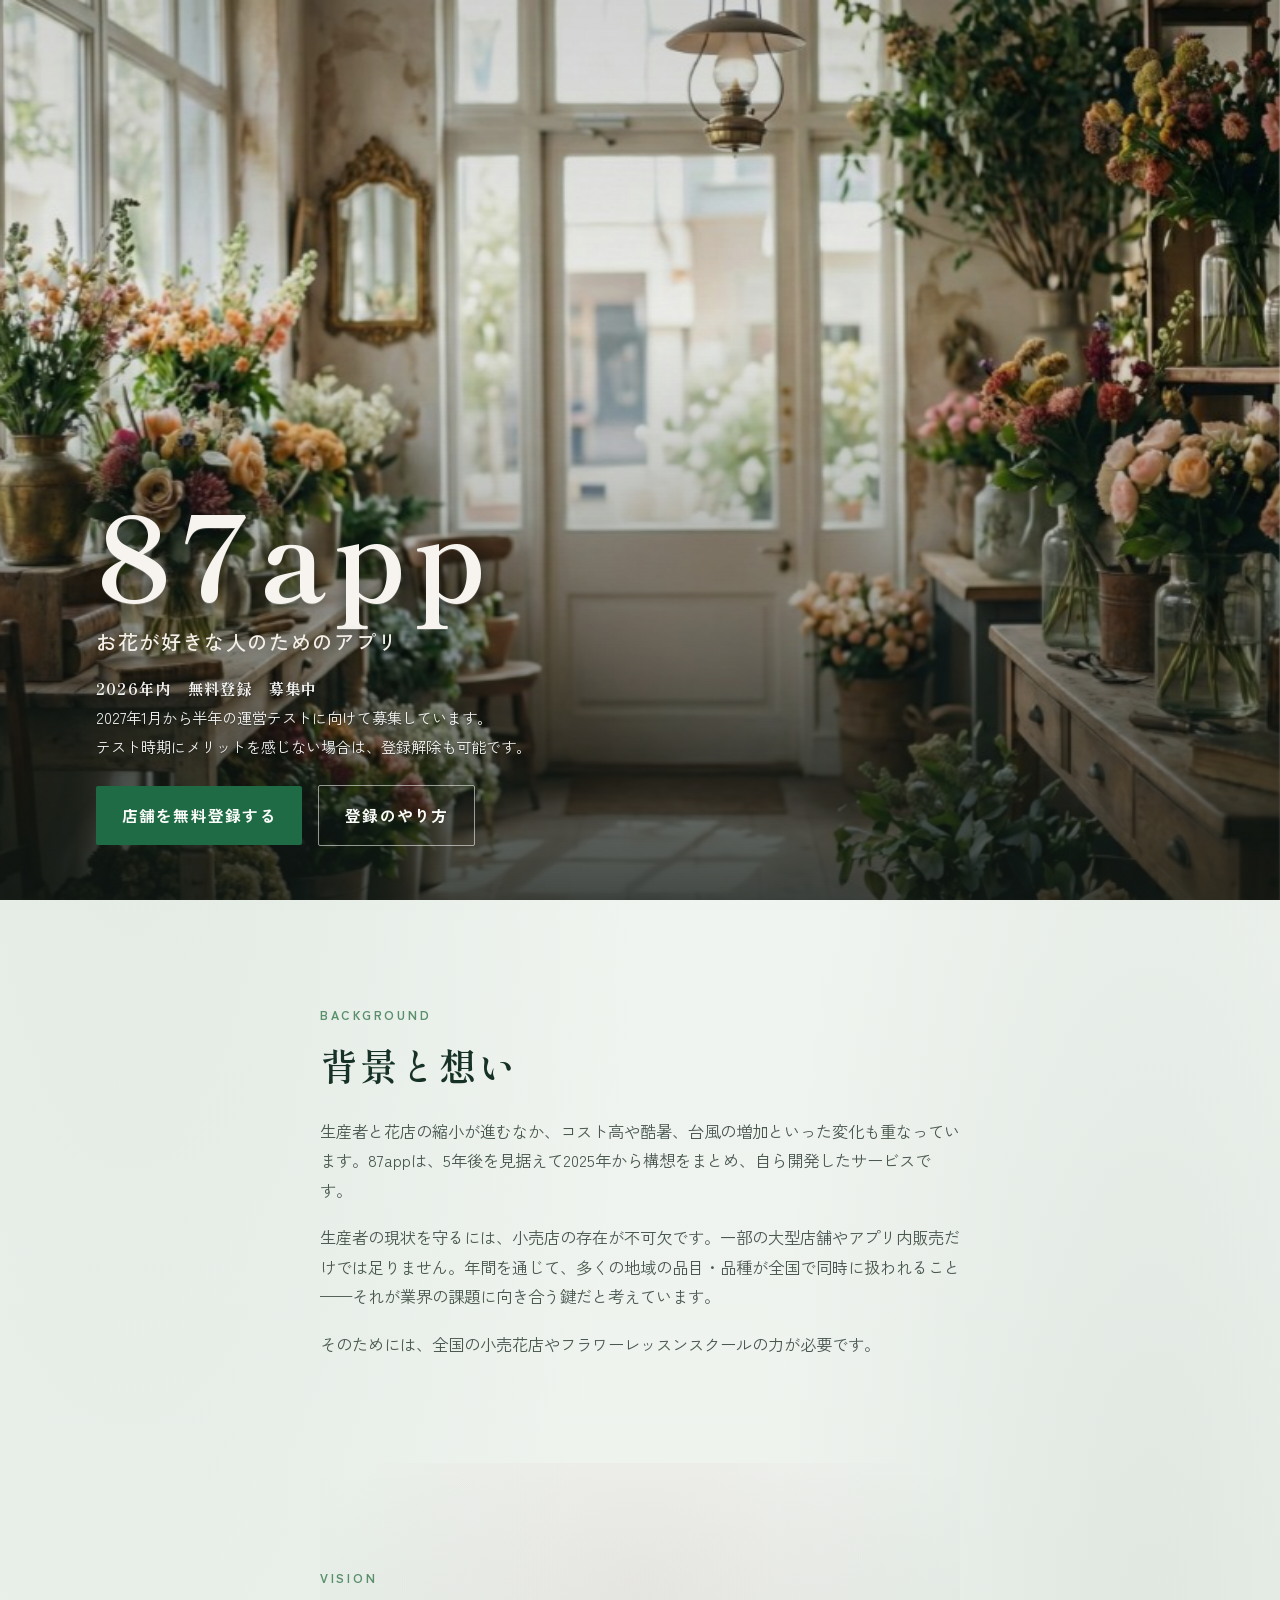
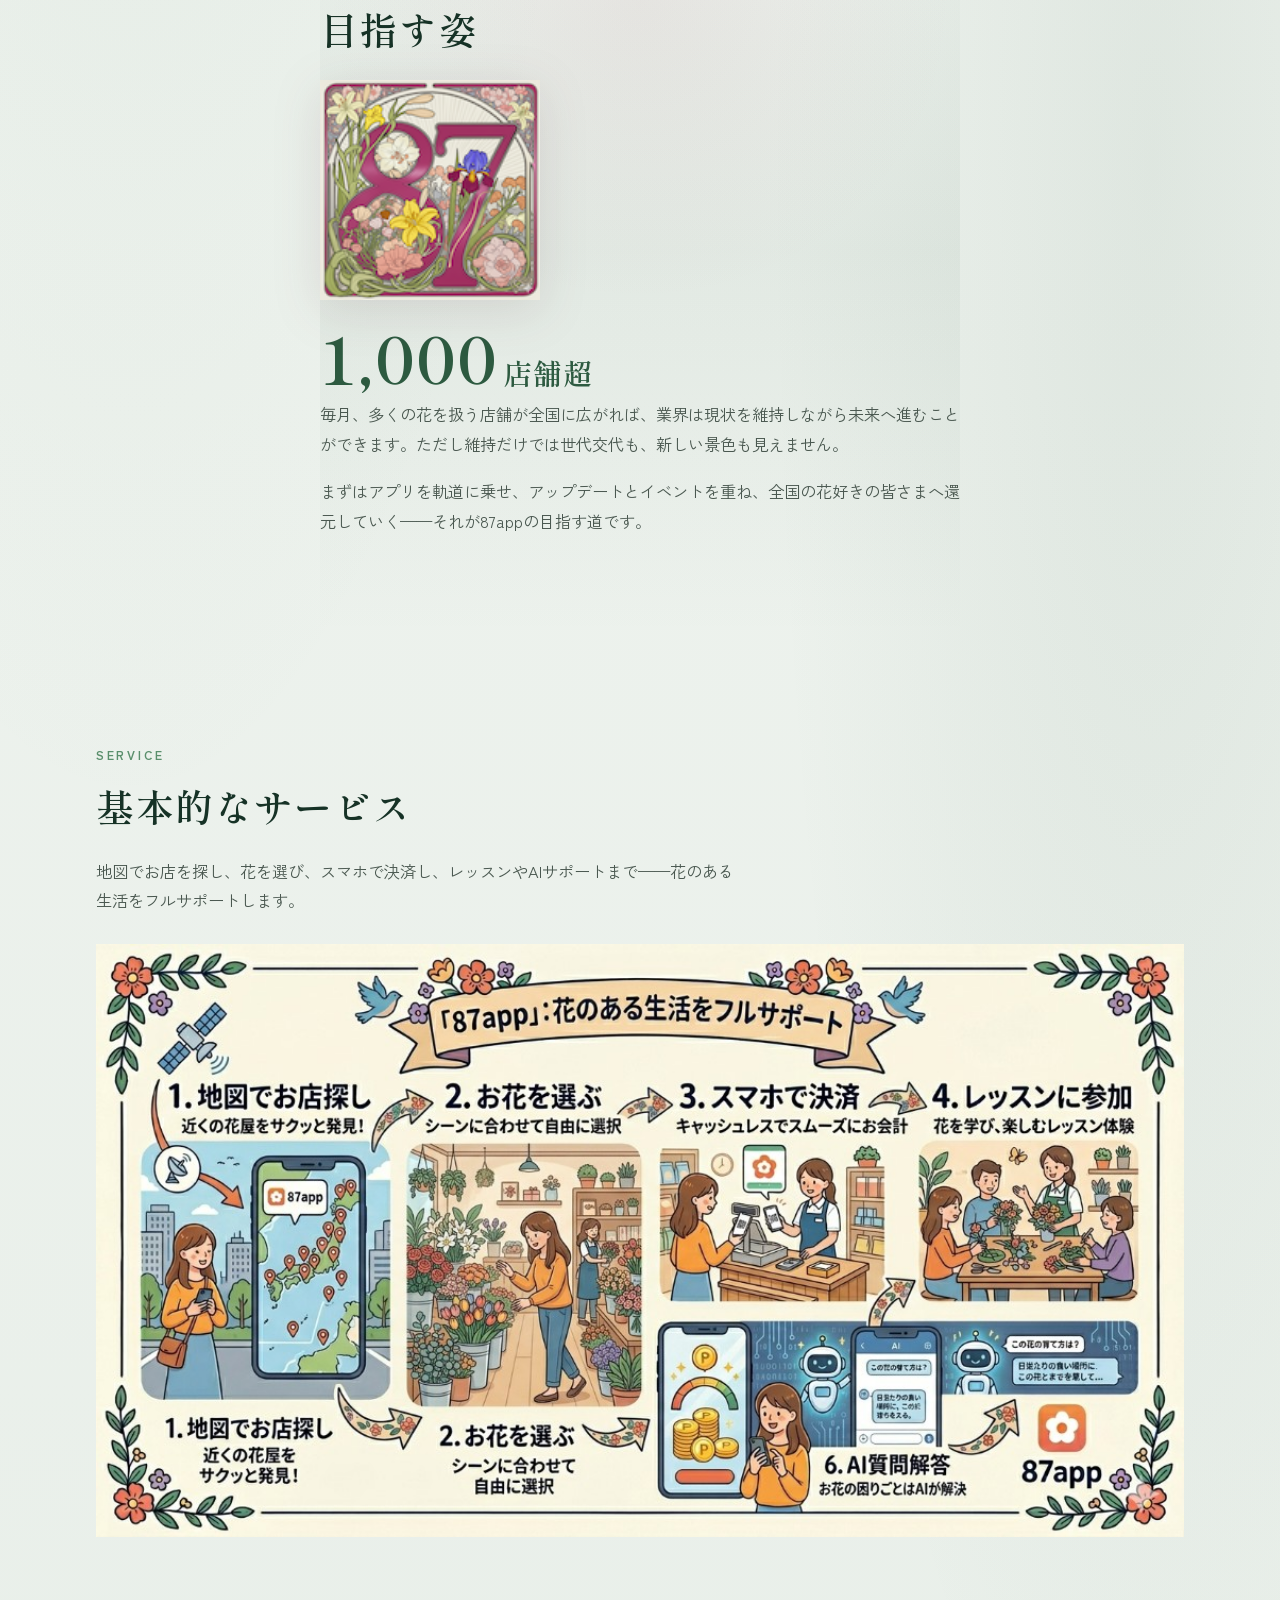
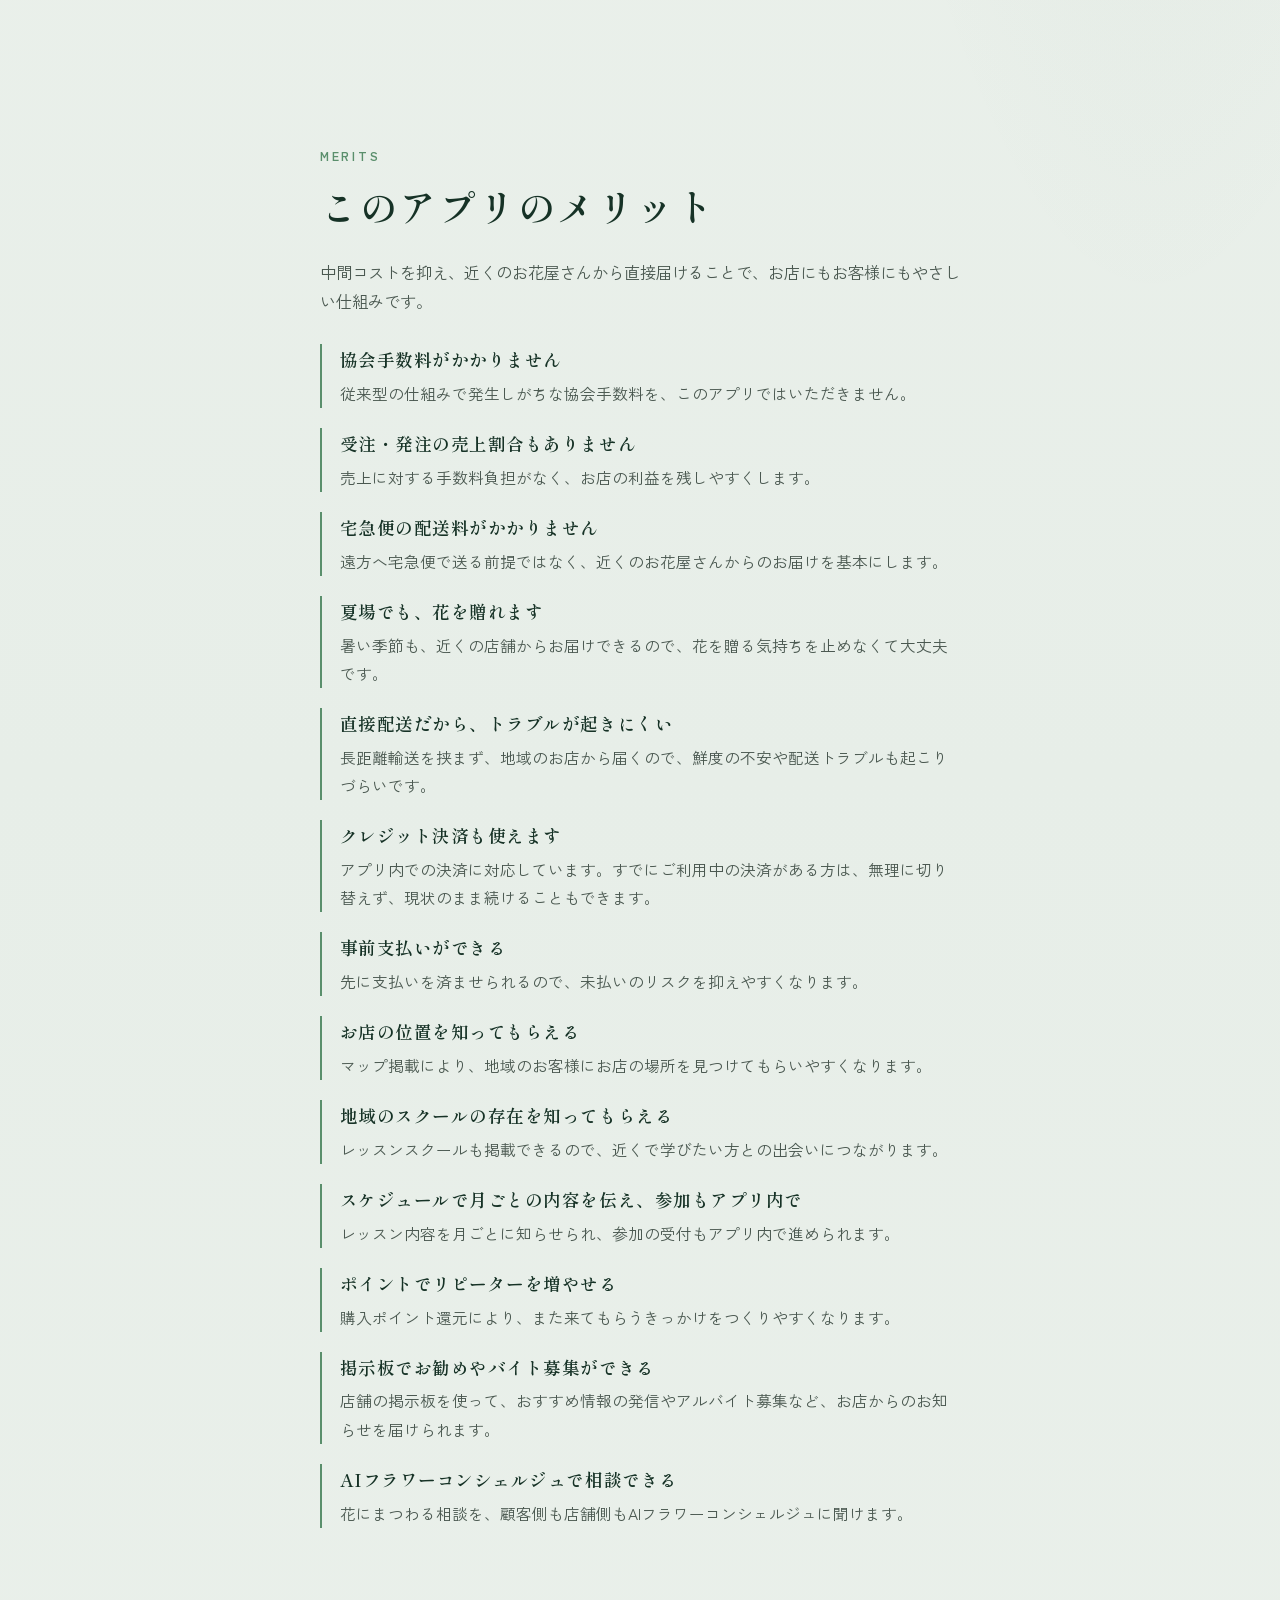
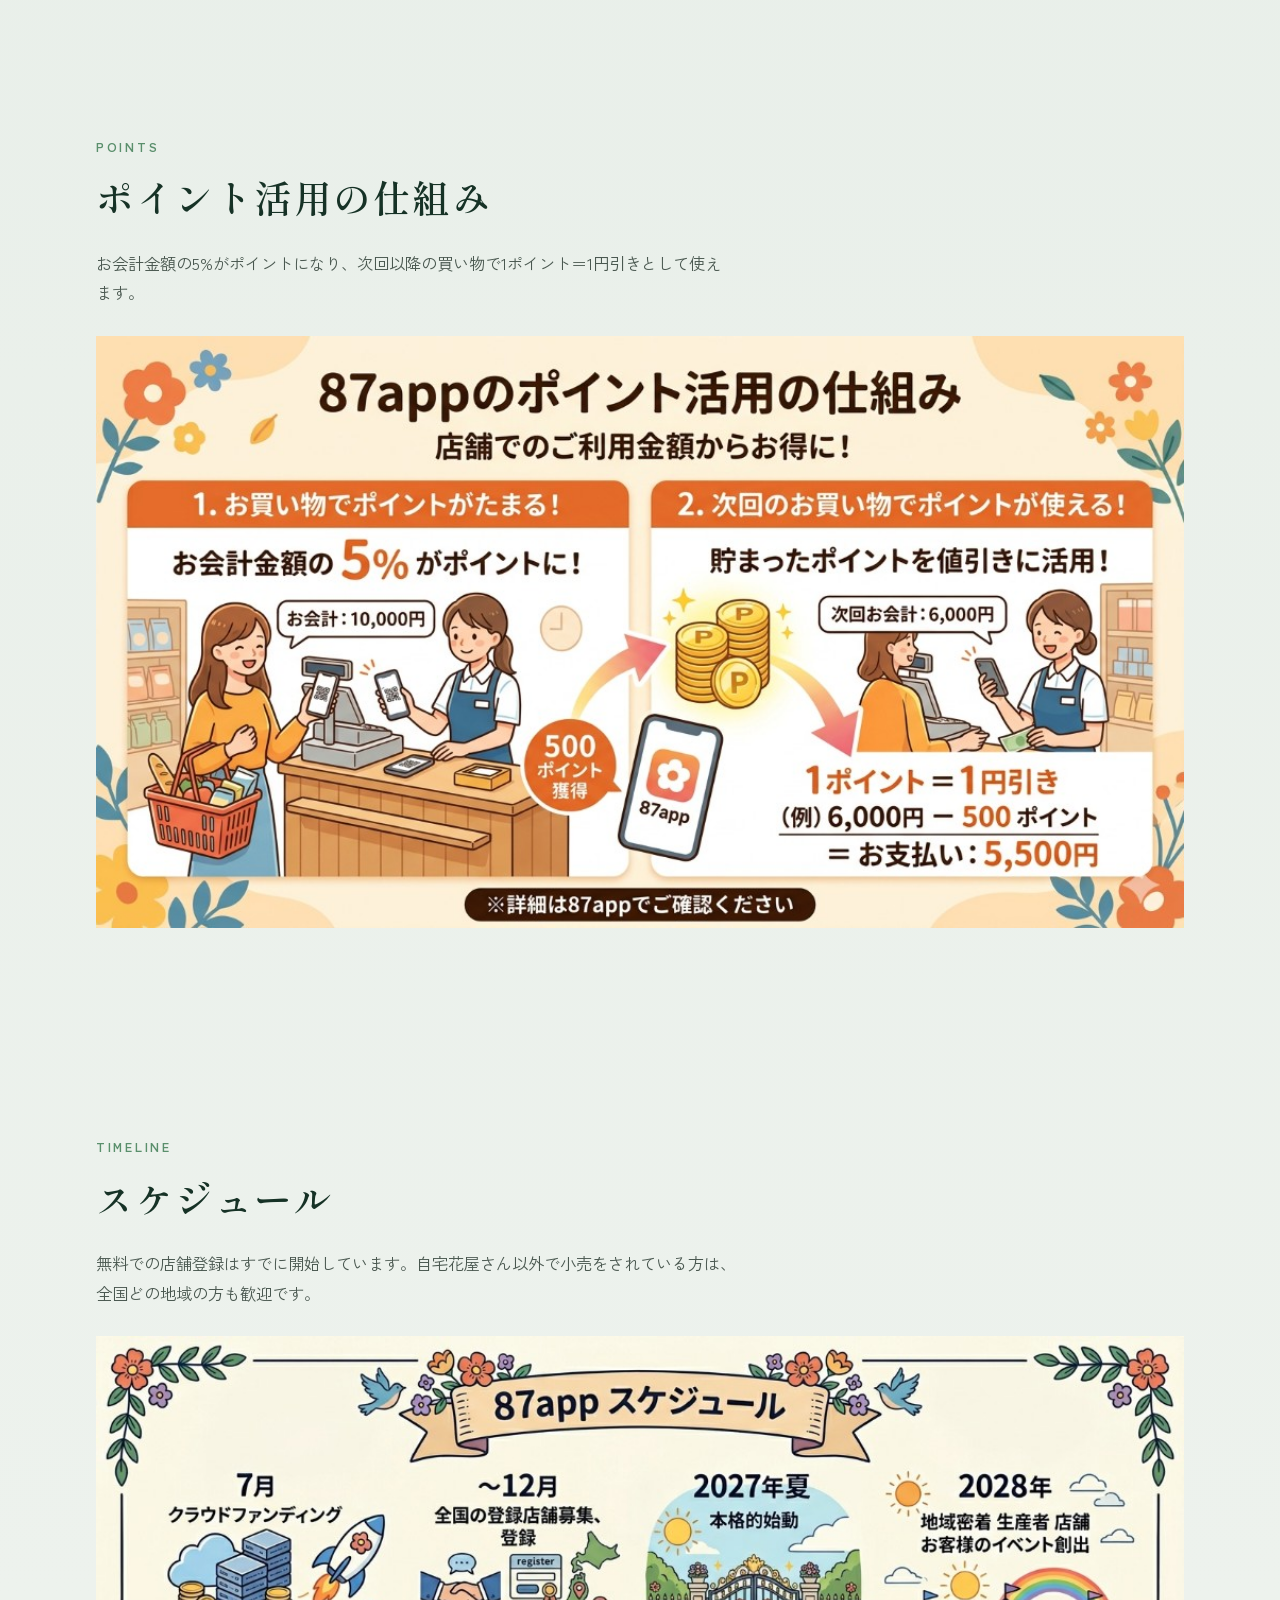
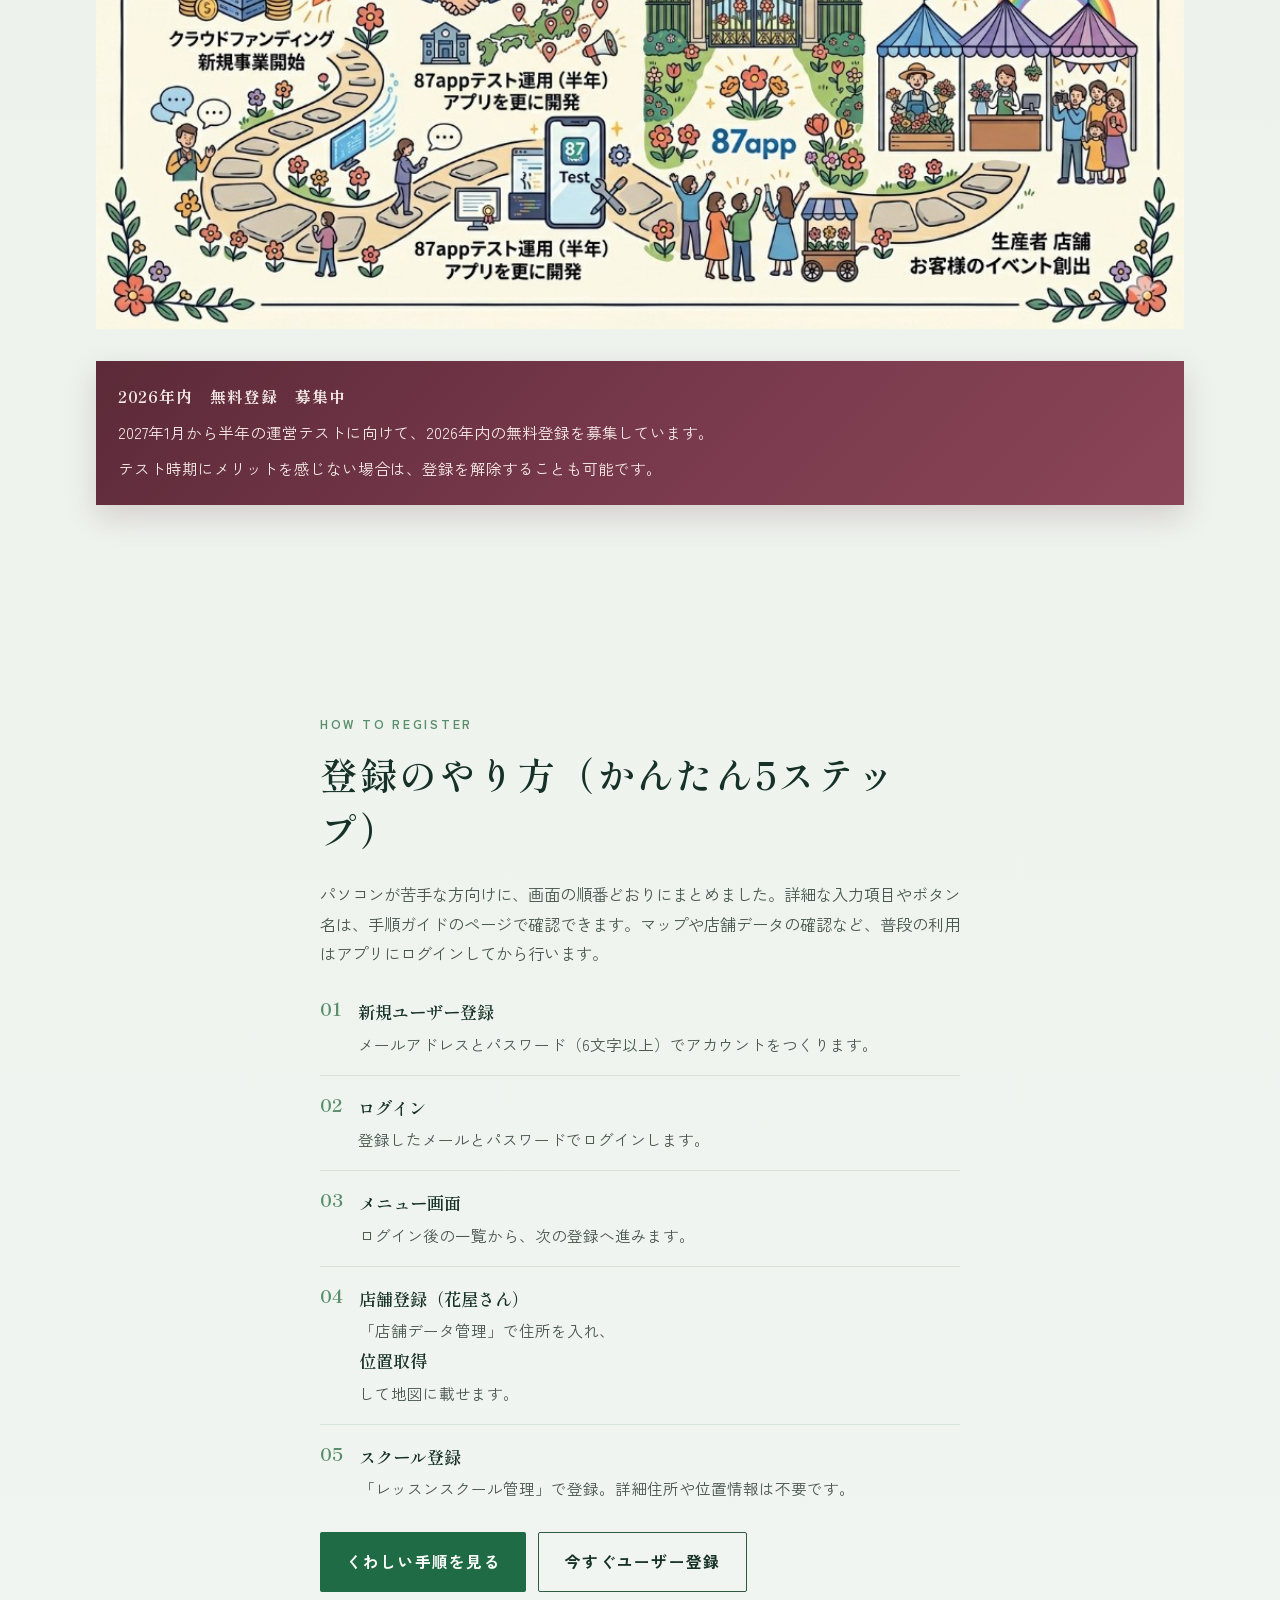
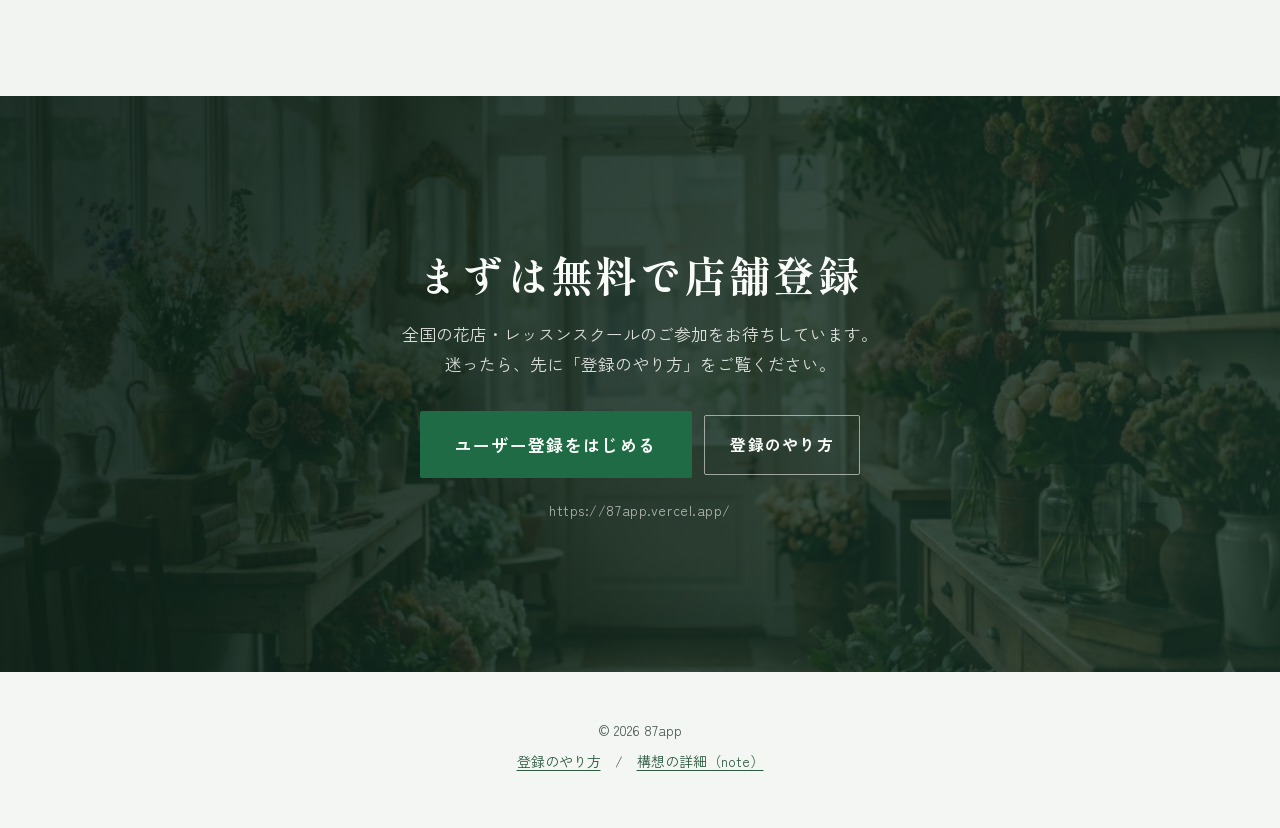
==== index.html @ 435ea018 "Surface free registration notice on the hero in white type. Make the 2026 recruitment and test opt-o" ====
<!DOCTYPE html>
<html lang="ja">
<head>
  <meta charset="UTF-8">
  <meta name="viewport" content="width=device-width, initial-scale=1.0">
  <title>87app — 花業界の次世代プラットフォーム</title>
  <meta name="description" content="87appは、地図から店舗案内・決済・ポイント還元までをつなぐ花業界の次世代プラットフォームです。全国の花店の無料登録を受付中。">
  <meta property="og:title" content="87app — 花業界の次世代プラットフォーム">
  <meta property="og:description" content="全国の花店をつなぎ、お客様に花を買う・飾る喜びを届けるアプリ。店舗の無料登録受付中。">
  <meta property="og:type" content="website">
  <link rel="preconnect" href="https://fonts.googleapis.com">
  <link rel="preconnect" href="https://fonts.gstatic.com" crossorigin>
  <link href="https://fonts.googleapis.com/css2?family=Shippori+Mincho:wght@500;600;700&family=Zen+Kaku+Gothic+New:wght@400;500;700&display=swap" rel="stylesheet">
  <link rel="stylesheet" href="styles.css">
  <style>
    /* —— Hero —— */
    .hero {
      position: relative;
      min-height: 100svh;
      display: flex;
      align-items: flex-end;
      color: var(--white);
      overflow: hidden;
    }

    .hero__media {
      position: absolute;
      inset: 0;
      z-index: 0;
    }

    .hero__media img {
      width: 100%;
      height: 100%;
      object-fit: cover;
      transform: scale(1.06);
      animation: heroZoom 18s ease-out forwards;
    }

    .hero__veil {
      position: absolute;
      inset: 0;
      background:
        linear-gradient(
          180deg,
          rgba(22, 28, 24, 0.18) 0%,
          rgba(22, 28, 24, 0.08) 35%,
          rgba(22, 28, 24, 0.35) 65%,
          rgba(18, 24, 20, 0.78) 100%
        );
      z-index: 1;
    }

    .hero__content {
      position: relative;
      z-index: 2;
      width: min(100% - 2.5rem, var(--wide));
      margin: 0 auto;
      padding: 0 0 clamp(2.5rem, 6vh, 4rem);
    }

    .brand {
      font-family: var(--font-display);
      font-size: clamp(3.75rem, 13vw, 7.25rem);
      font-weight: 700;
      letter-spacing: 0.06em;
      line-height: 1;
      margin: 0 0 0.85rem;
      color: #f7f4ef;
      text-shadow:
        0 1px 0 rgba(255, 255, 255, 0.18),
        0 2px 18px rgba(12, 18, 14, 0.55),
        0 8px 36px rgba(12, 18, 14, 0.4);
      opacity: 0;
      transform: translateY(1.25rem);
      animation: riseIn 1s cubic-bezier(0.22, 1, 0.36, 1) 0.15s forwards;
    }

    .hero__lead {
      font-size: clamp(1.02rem, 2.2vw, 1.28rem);
      font-weight: 500;
      letter-spacing: 0.08em;
      max-width: 28rem;
      margin: 0 0 1rem;
      color: #f3efe8;
      text-shadow: 0 2px 14px rgba(12, 18, 14, 0.55);
      opacity: 0;
      transform: translateY(1rem);
      animation: riseIn 1s cubic-bezier(0.22, 1, 0.36, 1) 0.4s forwards;
    }

    .hero__notice {
      max-width: 34rem;
      margin: 0 0 1.6rem;
      color: #ffffff;
      text-shadow:
        0 1px 2px rgba(12, 18, 14, 0.55),
        0 4px 18px rgba(12, 18, 14, 0.45);
      opacity: 0;
      transform: translateY(1rem);
      animation: riseIn 1s cubic-bezier(0.22, 1, 0.36, 1) 0.55s forwards;
    }

    .hero__notice-lead {
      margin: 0 0 0.35rem;
      font-family: var(--font-display);
      font-size: clamp(1.05rem, 2.4vw, 1.3rem);
      font-weight: 700;
      letter-spacing: 0.08em;
      line-height: 1.45;
    }

    .hero__notice p {
      margin: 0;
      font-size: 0.95rem;
      line-height: 1.7;
      color: rgba(255, 255, 255, 0.94);
    }

    .hero__notice p + p {
      margin-top: 0.2rem;
    }

    .hero__actions {
      opacity: 0;
      transform: translateY(1rem);
      animation: riseIn 1s cubic-bezier(0.22, 1, 0.36, 1) 0.75s forwards;
    }

    .figure-block {
      margin: 1.75rem 0 0;
    }

    .figure-block img {
      width: 100%;
      height: auto;
      display: block;
    }

    .figure-block figcaption {
      margin-top: 0.65rem;
      font-size: 0.88rem;
      color: var(--ink-soft);
    }

    .section--figure {
      width: min(100% - 2.5rem, var(--wide));
    }

    .notice-banner {
      margin: 2rem 0 0;
      padding: 1.35rem 1.35rem 1.4rem;
      background: linear-gradient(135deg, #5c2a38 0%, #7a3a4d 55%, #8b4558 100%);
      color: #fff8f4;
      box-shadow: 0 12px 28px rgba(92, 42, 56, 0.18);
    }

    .notice-banner__lead {
      margin: 0 0 0.55rem;
      font-family: var(--font-display);
      font-size: clamp(1.15rem, 2.8vw, 1.4rem);
      font-weight: 700;
      letter-spacing: 0.06em;
      line-height: 1.45;
      color: #ffe7b8;
    }

    .notice-banner p {
      margin: 0;
      font-size: 0.98rem;
      line-height: 1.75;
      color: rgba(255, 248, 244, 0.92);
    }

    .notice-banner p + p {
      margin-top: 0.55rem;
    }

    /* —— Vision —— */
    .vision {
      background:
        radial-gradient(ellipse 70% 55% at 50% 18%, rgba(168, 92, 110, 0.08), transparent 70%),
        linear-gradient(180deg, transparent, rgba(45, 90, 64, 0.06), transparent);
    }

    .vision__emblem {
      display: block;
      width: min(220px, 52vw);
      height: auto;
      margin: 0.25rem 0 1.35rem;
      image-rendering: auto;
      filter: drop-shadow(0 10px 24px rgba(80, 40, 50, 0.12));
    }

    .vision__stat {
      font-family: var(--font-display);
      font-size: clamp(2.5rem, 8vw, 4rem);
      font-weight: 700;
      color: var(--green-mid);
      letter-spacing: 0.02em;
      line-height: 1.1;
      margin: 0 0 0.5rem;
    }

    .vision__stat span {
      font-size: 0.45em;
      font-weight: 600;
      margin-left: 0.15em;
    }

    /* —— Service —— */
    .service-media {
      margin: 2rem 0 0;
      overflow: hidden;
    }

    .service-media img {
      width: 100%;
      aspect-ratio: 3 / 2;
      object-fit: cover;
    }

    .flow {
      display: flex;
      flex-wrap: wrap;
      gap: 0.5rem 0.35rem;
      align-items: center;
      margin: 1.75rem 0 0;
      font-weight: 700;
      color: var(--green-deep);
      letter-spacing: 0.04em;
    }

    .flow__item {
      padding: 0.35rem 0;
    }

    .flow__arrow {
      color: var(--green-soft);
      opacity: 0.7;
    }

    .feature-list {
      list-style: none;
      margin: 1.75rem 0 0;
      padding: 0;
      display: grid;
      gap: 1.25rem;
    }

    .feature-list li {
      padding-left: 1.1rem;
      border-left: 2px solid var(--green-soft);
    }

    .feature-list strong {
      display: block;
      font-family: var(--font-display);
      font-size: 1.1rem;
      font-weight: 600;
      color: var(--green-deep);
      margin-bottom: 0.25rem;
      letter-spacing: 0.03em;
    }

    .feature-list p {
      margin: 0;
      color: var(--ink-soft);
      font-size: 0.98rem;
    }

    /* —— Timeline —— */
    .timeline {
      list-style: none;
      margin: 2rem 0 0;
      padding: 0;
      border-left: 1px solid var(--green-mist);
    }

    .timeline li {
      position: relative;
      padding: 0 0 1.75rem 1.5rem;
    }

    .timeline li:last-child {
      padding-bottom: 0;
    }

    .timeline li::before {
      content: "";
      position: absolute;
      left: -4px;
      top: 0.55rem;
      width: 7px;
      height: 7px;
      border-radius: 50%;
      background: var(--green-mid);
    }

    .timeline__when {
      font-size: 0.85rem;
      font-weight: 700;
      letter-spacing: 0.12em;
      color: var(--green-soft);
      margin: 0 0 0.25rem;
    }

    .timeline__what {
      margin: 0;
      color: var(--ink);
      font-weight: 500;
    }

    /* —— Final CTA —— */
    .cta {
      position: relative;
      color: var(--white);
      min-height: min(70svh, 36rem);
      display: flex;
      align-items: center;
      overflow: hidden;
    }

    .cta__media {
      position: absolute;
      inset: 0;
      z-index: 0;
    }

    .cta__media img {
      width: 100%;
      height: 100%;
      object-fit: cover;
    }

    .cta__veil {
      position: absolute;
      inset: 0;
      background: linear-gradient(120deg, rgba(12, 31, 22, 0.92) 0%, rgba(22, 50, 38, 0.78) 100%);
      z-index: 1;
    }

    .cta__inner {
      position: relative;
      z-index: 2;
      width: min(100% - 2.5rem, var(--max));
      margin: 0 auto;
      padding: clamp(4rem, 10vw, 6rem) 0;
      text-align: center;
    }

    .cta__title {
      font-family: var(--font-display);
      font-size: clamp(1.8rem, 5vw, 2.6rem);
      font-weight: 700;
      letter-spacing: 0.06em;
      line-height: 1.4;
      margin: 0 0 1rem;
    }

    .cta__text {
      margin: 0 0 2rem;
      color: rgba(250, 252, 249, 0.85);
      font-size: 1.05rem;
    }

    .cta .btn--primary {
      animation: ctaPulse 2.8s ease-in-out infinite;
    }

    .cta__url {
      display: block;
      margin-top: 1.25rem;
      font-size: 0.88rem;
      letter-spacing: 0.04em;
      color: rgba(250, 252, 249, 0.65);
      text-decoration: none;
    }

    .cta__url:hover {
      color: var(--white);
    }

    @keyframes riseIn {
      to {
        opacity: 1;
        transform: translateY(0);
      }
    }

    @keyframes heroZoom {
      to {
        transform: scale(1);
      }
    }

    @keyframes ctaPulse {
      0%, 100% { box-shadow: 0 0 0 0 rgba(31, 107, 69, 0.45); }
      50% { box-shadow: 0 0 0 12px rgba(31, 107, 69, 0); }
    }

    @media (max-width: 560px) {
      .hero__actions {
        display: flex;
        flex-direction: column;
        align-items: flex-start;
        gap: 0.75rem;
      }

      .btn--ghost {
        margin-left: 0;
      }

      .flow {
        font-size: 0.9rem;
      }
    }

    .howto-steps {
      list-style: none;
      margin: 1.75rem 0 0;
      padding: 0;
      display: grid;
      gap: 1rem;
      counter-reset: howto;
    }

    .howto-steps li {
      display: grid;
      grid-template-columns: auto 1fr;
      gap: 0.85rem 1rem;
      align-items: start;
      padding-bottom: 1rem;
      border-bottom: 1px solid var(--green-mist);
      counter-increment: howto;
    }

    .howto-steps li:last-child {
      border-bottom: none;
      padding-bottom: 0;
    }

    .howto-steps li::before {
      content: counter(howto, decimal-leading-zero);
      font-family: var(--font-display);
      font-size: 1.15rem;
      font-weight: 700;
      color: var(--green-soft);
      line-height: 1.4;
    }

    .howto-steps strong {
      display: block;
      font-family: var(--font-display);
      font-size: 1.08rem;
      font-weight: 600;
      color: var(--green-deep);
      margin-bottom: 0.2rem;
    }

    .howto-steps p {
      margin: 0;
      color: var(--ink-soft);
      font-size: 0.98rem;
    }

    .howto-actions {
      display: flex;
      flex-wrap: wrap;
      gap: 0.75rem;
      margin-top: 1.75rem;
    }

    .cta .btn--secondary {
      color: var(--white);
      border-color: rgba(255, 255, 255, 0.55);
      margin-left: 0.75rem;
    }

    .cta .btn--secondary:hover {
      background: rgba(255, 255, 255, 0.1);
    }

    .cta__actions {
      display: flex;
      flex-wrap: wrap;
      gap: 0.75rem;
      justify-content: center;
      align-items: center;
    }

    .cta .btn--secondary {
      margin-left: 0;
    }

      @media (prefers-reduced-motion: reduce) {
      .brand, .hero__lead, .hero__notice, .hero__actions,
      .hero__media img, .cta .btn--primary {
        animation: none !important;
        transition: none !important;
        opacity: 1 !important;
        transform: none !important;
      }
    }
  </style>
</head>
<body>
  <header class="hero" id="top">
    <div class="hero__media" aria-hidden="true">
      <img src="assets/hero-shop.png" alt="" width="1024" height="558">
    </div>
    <div class="hero__veil" aria-hidden="true"></div>
    <div class="hero__content">
      <h1 class="brand">87app</h1>
      <p class="hero__lead">お花が好きな人のためのアプリ</p>
      <div class="hero__notice">
        <p class="hero__notice-lead">2026年内　無料登録　募集中</p>
        <p>2027年1月から半年の運営テストに向けて募集しています。</p>
        <p>テスト時期にメリットを感じない場合は、登録解除も可能です。</p>
      </div>
      <div class="hero__actions">
        <a class="btn btn--primary" href="https://87app.vercel.app/simple-signup" target="_blank" rel="noopener noreferrer">店舗を無料登録する</a>
        <a class="btn btn--ghost" href="guide.html">登録のやり方</a>
      </div>
    </div>
  </header>

  <main>
    <section class="section" id="about">
      <div class="reveal">
        <p class="section__label">Background</p>
        <h2 class="section__title">背景と想い</h2>
        <div class="section__body">
          <p>生産者と花店の縮小が進むなか、コスト高や酷暑、台風の増加といった変化も重なっています。87appは、5年後を見据えて2025年から構想をまとめ、自ら開発したサービスです。</p>
          <p>生産者の現状を守るには、小売店の存在が不可欠です。一部の大型店舗やアプリ内販売だけでは足りません。年間を通じて、多くの地域の品目・品種が全国で同時に扱われること——それが業界の課題に向き合う鍵だと考えています。</p>
          <p>そのためには、全国の小売花店やフラワーレッスンスクールの力が必要です。</p>
        </div>
      </div>
    </section>

    <section class="section vision" id="vision">
      <div class="reveal">
        <p class="section__label">Vision</p>
        <h2 class="section__title">目指す姿</h2>
        <img class="vision__emblem" src="assets/vision-87.png" alt="87 — 花と数字の装飾イラスト" width="142" height="142">
        <p class="vision__stat">1,000<span>店舗超</span></p>
        <div class="section__body">
          <p>毎月、多くの花を扱う店舗が全国に広がれば、業界は現状を維持しながら未来へ進むことができます。ただし維持だけでは世代交代も、新しい景色も見えません。</p>
          <p>まずはアプリを軌道に乗せ、アップデートとイベントを重ね、全国の花好きの皆さまへ還元していく——それが87appの目指す道です。</p>
        </div>
      </div>
    </section>

    <section class="section section--figure" id="service">
      <div class="reveal">
        <p class="section__label">Service</p>
        <h2 class="section__title">基本的なサービス</h2>
        <div class="section__body" style="max-width: var(--max);">
          <p>地図でお店を探し、花を選び、スマホで決済し、レッスンやAIサポートまで——花のある生活をフルサポートします。</p>
        </div>
        <figure class="figure-block">
          <img src="assets/service-life.png" alt="87appの流れ：地図でお店探し、お花を選ぶ、スマホで決済、レッスンに参加、AI質問解答" width="1376" height="768">
        </figure>
      </div>
    </section>

    <section class="section" id="merits">
      <div class="reveal">
        <p class="section__label">Merits</p>
        <h2 class="section__title">このアプリのメリット</h2>
        <div class="section__body">
          <p>中間コストを抑え、近くのお花屋さんから直接届けることで、お店にもお客様にもやさしい仕組みです。</p>
        </div>
        <ul class="feature-list">
          <li>
            <strong>協会手数料がかかりません</strong>
            <p>従来型の仕組みで発生しがちな協会手数料を、このアプリではいただきません。</p>
          </li>
          <li>
            <strong>受注・発注の売上割合もありません</strong>
            <p>売上に対する手数料負担がなく、お店の利益を残しやすくします。</p>
          </li>
          <li>
            <strong>宅急便の配送料がかかりません</strong>
            <p>遠方へ宅急便で送る前提ではなく、近くのお花屋さんからのお届けを基本にします。</p>
          </li>
          <li>
            <strong>夏場でも、花を贈れます</strong>
            <p>暑い季節も、近くの店舗からお届けできるので、花を贈る気持ちを止めなくて大丈夫です。</p>
          </li>
          <li>
            <strong>直接配送だから、トラブルが起きにくい</strong>
            <p>長距離輸送を挟まず、地域のお店から届くので、鮮度の不安や配送トラブルも起こりづらいです。</p>
          </li>
          <li>
            <strong>クレジット決済も使えます</strong>
            <p>アプリ内での決済に対応しています。すでにご利用中の決済がある方は、無理に切り替えず、現状のまま続けることもできます。</p>
          </li>
          <li>
            <strong>事前支払いができる</strong>
            <p>先に支払いを済ませられるので、未払いのリスクを抑えやすくなります。</p>
          </li>
          <li>
            <strong>お店の位置を知ってもらえる</strong>
            <p>マップ掲載により、地域のお客様にお店の場所を見つけてもらいやすくなります。</p>
          </li>
          <li>
            <strong>地域のスクールの存在を知ってもらえる</strong>
            <p>レッスンスクールも掲載できるので、近くで学びたい方との出会いにつながります。</p>
          </li>
          <li>
            <strong>スケジュールで月ごとの内容を伝え、参加もアプリ内で</strong>
            <p>レッスン内容を月ごとに知らせられ、参加の受付もアプリ内で進められます。</p>
          </li>
          <li>
            <strong>ポイントでリピーターを増やせる</strong>
            <p>購入ポイント還元により、また来てもらうきっかけをつくりやすくなります。</p>
          </li>
          <li>
            <strong>掲示板でお勧めやバイト募集ができる</strong>
            <p>店舗の掲示板を使って、おすすめ情報の発信やアルバイト募集など、お店からのお知らせを届けられます。</p>
          </li>
          <li>
            <strong>AIフラワーコンシェルジュで相談できる</strong>
            <p>花にまつわる相談を、顧客側も店舗側もAIフラワーコンシェルジュに聞けます。</p>
          </li>
        </ul>
      </div>
    </section>

    <section class="section section--figure" id="points">
      <div class="reveal">
        <p class="section__label">Points</p>
        <h2 class="section__title">ポイント活用の仕組み</h2>
        <div class="section__body" style="max-width: var(--max);">
          <p>お会計金額の5%がポイントになり、次回以降の買い物で1ポイント＝1円引きとして使えます。</p>
        </div>
        <figure class="figure-block">
          <img src="assets/points.png" alt="お会計の5%がポイントになり、次回の買い物で値引きに使える仕組み" width="1376" height="768">
        </figure>
      </div>
    </section>

    <section class="section section--figure" id="timeline">
      <div class="reveal">
        <p class="section__label">Timeline</p>
        <h2 class="section__title">スケジュール</h2>
        <div class="section__body" style="max-width: var(--max);">
          <p>無料での店舗登録はすでに開始しています。自宅花屋さん以外で小売をされている方は、全国どの地域の方も歓迎です。</p>
        </div>
        <figure class="figure-block">
          <img src="assets/schedule.png" alt="87appスケジュール：クラウドファンディング、全国店舗募集とテスト運用、2027年夏の本格始動、2028年のイベント創出" width="1376" height="768">
        </figure>
        <aside class="notice-banner" aria-label="無料登録募集のお知らせ">
          <p class="notice-banner__lead">2026年内　無料登録　募集中</p>
          <p>2027年1月から半年の運営テストに向けて、2026年内の無料登録を募集しています。</p>
          <p>テスト時期にメリットを感じない場合は、登録を解除することも可能です。</p>
        </aside>
      </div>
    </section>

    <section class="section" id="howto">
      <div class="reveal">
        <p class="section__label">How to register</p>
        <h2 class="section__title">登録のやり方（かんたん5ステップ）</h2>
        <div class="section__body">
          <p>パソコンが苦手な方向けに、画面の順番どおりにまとめました。詳細な入力項目やボタン名は、手順ガイドのページで確認できます。マップや店舗データの確認など、普段の利用はアプリにログインしてから行います。</p>
        </div>
        <ol class="howto-steps">
          <li>
            <div>
              <strong>新規ユーザー登録</strong>
              <p>メールアドレスとパスワード（6文字以上）でアカウントをつくります。</p>
            </div>
          </li>
          <li>
            <div>
              <strong>ログイン</strong>
              <p>登録したメールとパスワードでログインします。</p>
            </div>
          </li>
          <li>
            <div>
              <strong>メニュー画面</strong>
              <p>ログイン後の一覧から、次の登録へ進みます。</p>
            </div>
          </li>
          <li>
            <div>
              <strong>店舗登録（花屋さん）</strong>
              <p>「店舗データ管理」で住所を入れ、<strong>位置取得</strong>して地図に載せます。</p>
            </div>
          </li>
          <li>
            <div>
              <strong>スクール登録</strong>
              <p>「レッスンスクール管理」で登録。詳細住所や位置情報は不要です。</p>
            </div>
          </li>
        </ol>
        <div class="howto-actions">
          <a class="btn btn--primary" href="guide.html">くわしい手順を見る</a>
          <a class="btn btn--secondary" href="https://87app.vercel.app/simple-signup" target="_blank" rel="noopener noreferrer">今すぐユーザー登録</a>
        </div>
      </div>
    </section>

    <section class="cta" id="register">
      <div class="cta__media" aria-hidden="true">
        <img src="assets/hero-shop.png" alt="" width="1024" height="558">
      </div>
      <div class="cta__veil" aria-hidden="true"></div>
      <div class="cta__inner reveal">
        <h2 class="cta__title">まずは無料で店舗登録</h2>
        <p class="cta__text">全国の花店・レッスンスクールのご参加をお待ちしています。<br>迷ったら、先に「登録のやり方」をご覧ください。</p>
        <div class="cta__actions">
          <a class="btn btn--primary btn--large" href="https://87app.vercel.app/simple-signup" target="_blank" rel="noopener noreferrer">ユーザー登録をはじめる</a>
          <a class="btn btn--secondary" href="guide.html">登録のやり方</a>
        </div>
        <a class="cta__url" href="https://87app.vercel.app/" target="_blank" rel="noopener noreferrer">https://87app.vercel.app/</a>
      </div>
    </section>
  </main>

  <footer>
    <p>&copy; 2026 87app</p>
    <p><a href="guide.html">登録のやり方</a>　/　<a href="https://note.com/bloemism/n/n37db7ee7c85d" target="_blank" rel="noopener noreferrer">構想の詳細（note）</a></p>
  </footer>

  <script>
    (function () {
      var nodes = document.querySelectorAll(".reveal");
      if (!("IntersectionObserver" in window)) {
        nodes.forEach(function (el) { el.classList.add("is-visible"); });
        return;
      }
      var observer = new IntersectionObserver(function (entries) {
        entries.forEach(function (entry) {
          if (entry.isIntersecting) {
            entry.target.classList.add("is-visible");
            observer.unobserve(entry.target);
          }
        });
      }, { threshold: 0.18, rootMargin: "0px 0px -8% 0px" });
      nodes.forEach(function (el) { observer.observe(el); });
    })();
  </script>
</body>
</html>
---- styles.css ----
:root {
  --green-deep: #163226;
  --green-mid: #2d5a40;
  --green-soft: #5a8f6c;
  --green-mist: #d8e4da;
  --ink: #1a2420;
  --ink-soft: #4a5850;
  --paper: #f3f6f2;
  --paper-warm: #e7eee8;
  --white: #fafcf9;
  --cta: #1f6b45;
  --cta-hover: #185536;
  --font-display: "Shippori Mincho", "Hiragino Mincho ProN", serif;
  --font-body: "Zen Kaku Gothic New", "Hiragino Sans", sans-serif;
  --max: 40rem;
  --wide: 68rem;
}

*, *::before, *::after { box-sizing: border-box; }

html {
  scroll-behavior: smooth;
}

body {
  margin: 0;
  color: var(--ink);
  background:
    radial-gradient(ellipse 80% 50% at 10% 0%, rgba(90, 143, 108, 0.12), transparent 55%),
    radial-gradient(ellipse 60% 40% at 90% 20%, rgba(45, 90, 64, 0.08), transparent 50%),
    linear-gradient(180deg, var(--paper) 0%, var(--paper-warm) 45%, var(--paper) 100%);
  font-family: var(--font-body);
  font-weight: 400;
  line-height: 1.8;
  -webkit-font-smoothing: antialiased;
}

img {
  max-width: 100%;
  height: auto;
  display: block;
}

a {
  color: inherit;
}

.btn {
  display: inline-flex;
  align-items: center;
  justify-content: center;
  gap: 0.5rem;
  padding: 0.95rem 1.6rem;
  border-radius: 2px;
  font-family: var(--font-body);
  font-size: 0.98rem;
  font-weight: 700;
  letter-spacing: 0.08em;
  text-decoration: none;
  transition: background 0.25s ease, color 0.25s ease, transform 0.25s ease;
  border: none;
  cursor: pointer;
}

.btn--primary {
  background: var(--cta);
  color: var(--white);
}

.btn--primary:hover {
  background: var(--cta-hover);
  transform: translateY(-2px);
}

.btn--ghost {
  background: transparent;
  color: var(--white);
  border: 1px solid rgba(255, 255, 255, 0.55);
  margin-left: 0.75rem;
}

.btn--ghost:hover {
  background: rgba(255, 255, 255, 0.1);
}

.btn--large {
  padding: 1.15rem 2.2rem;
  font-size: 1.05rem;
}

.btn--secondary {
  background: transparent;
  color: var(--green-deep);
  border: 1px solid var(--green-mid);
}

.btn--secondary:hover {
  background: rgba(45, 90, 64, 0.08);
  transform: translateY(-2px);
}

.section {
  width: min(100% - 2.5rem, var(--max));
  margin: 0 auto;
  padding: clamp(4rem, 10vw, 6.5rem) 0;
}

.section--wide {
  width: min(100% - 2.5rem, var(--wide));
}

.section__label {
  font-size: 0.78rem;
  font-weight: 700;
  letter-spacing: 0.22em;
  text-transform: uppercase;
  color: var(--green-soft);
  margin: 0 0 0.75rem;
}

.section__title {
  font-family: var(--font-display);
  font-size: clamp(1.65rem, 4vw, 2.35rem);
  font-weight: 600;
  line-height: 1.45;
  letter-spacing: 0.04em;
  margin: 0 0 1.5rem;
  color: var(--green-deep);
}

.section__body p {
  margin: 0 0 1.15rem;
  color: var(--ink-soft);
  font-size: 1.02rem;
}

.section__body p:last-child {
  margin-bottom: 0;
}

.reveal {
  opacity: 0;
  transform: translateY(1.5rem);
  transition: opacity 0.9s cubic-bezier(0.22, 1, 0.36, 1), transform 0.9s cubic-bezier(0.22, 1, 0.36, 1);
}

.reveal.is-visible {
  opacity: 1;
  transform: translateY(0);
}

footer {
  padding: 2.5rem 1.25rem 3rem;
  text-align: center;
  color: var(--ink-soft);
  font-size: 0.88rem;
}

footer a {
  color: var(--green-mid);
  text-decoration: underline;
  text-underline-offset: 3px;
}

footer p {
  margin: 0.35rem 0;
}

@media (prefers-reduced-motion: reduce) {
  html { scroll-behavior: auto; }
  .reveal {
    animation: none !important;
    transition: none !important;
    opacity: 1 !important;
    transform: none !important;
  }
}
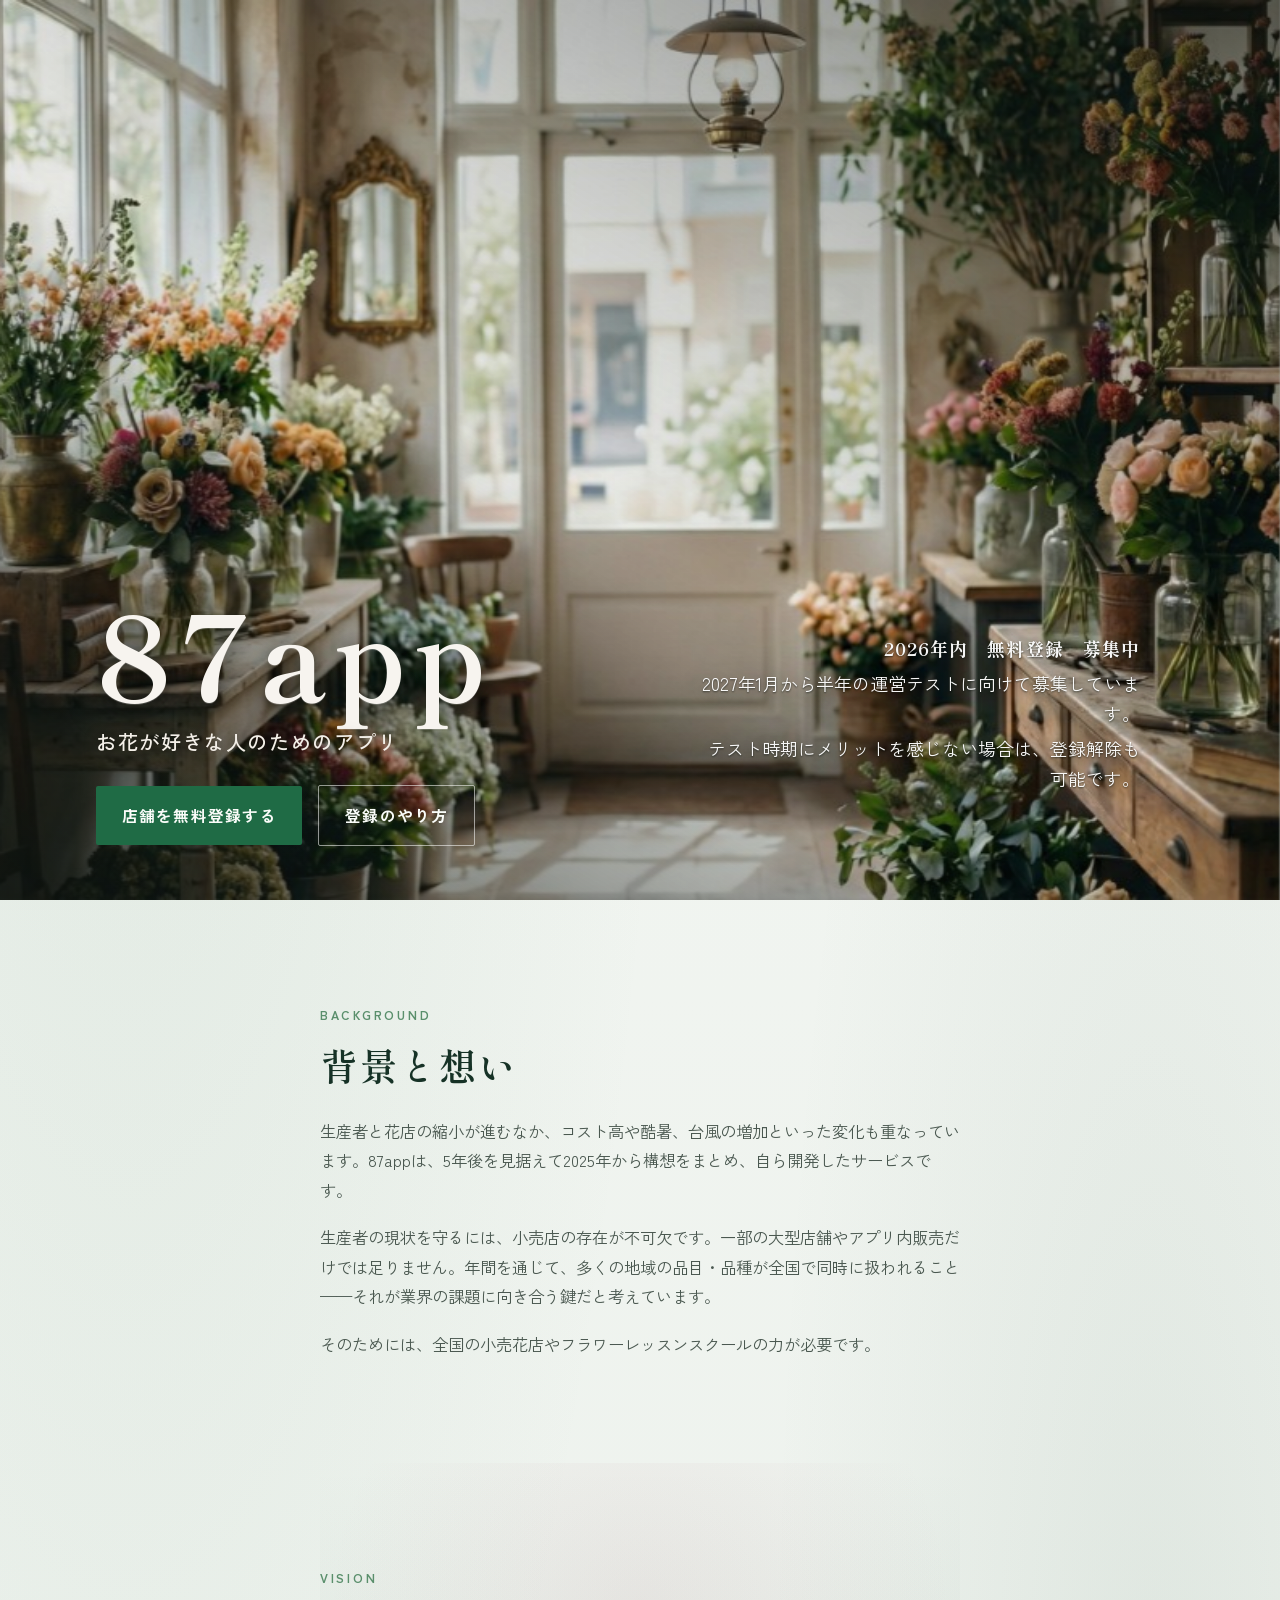
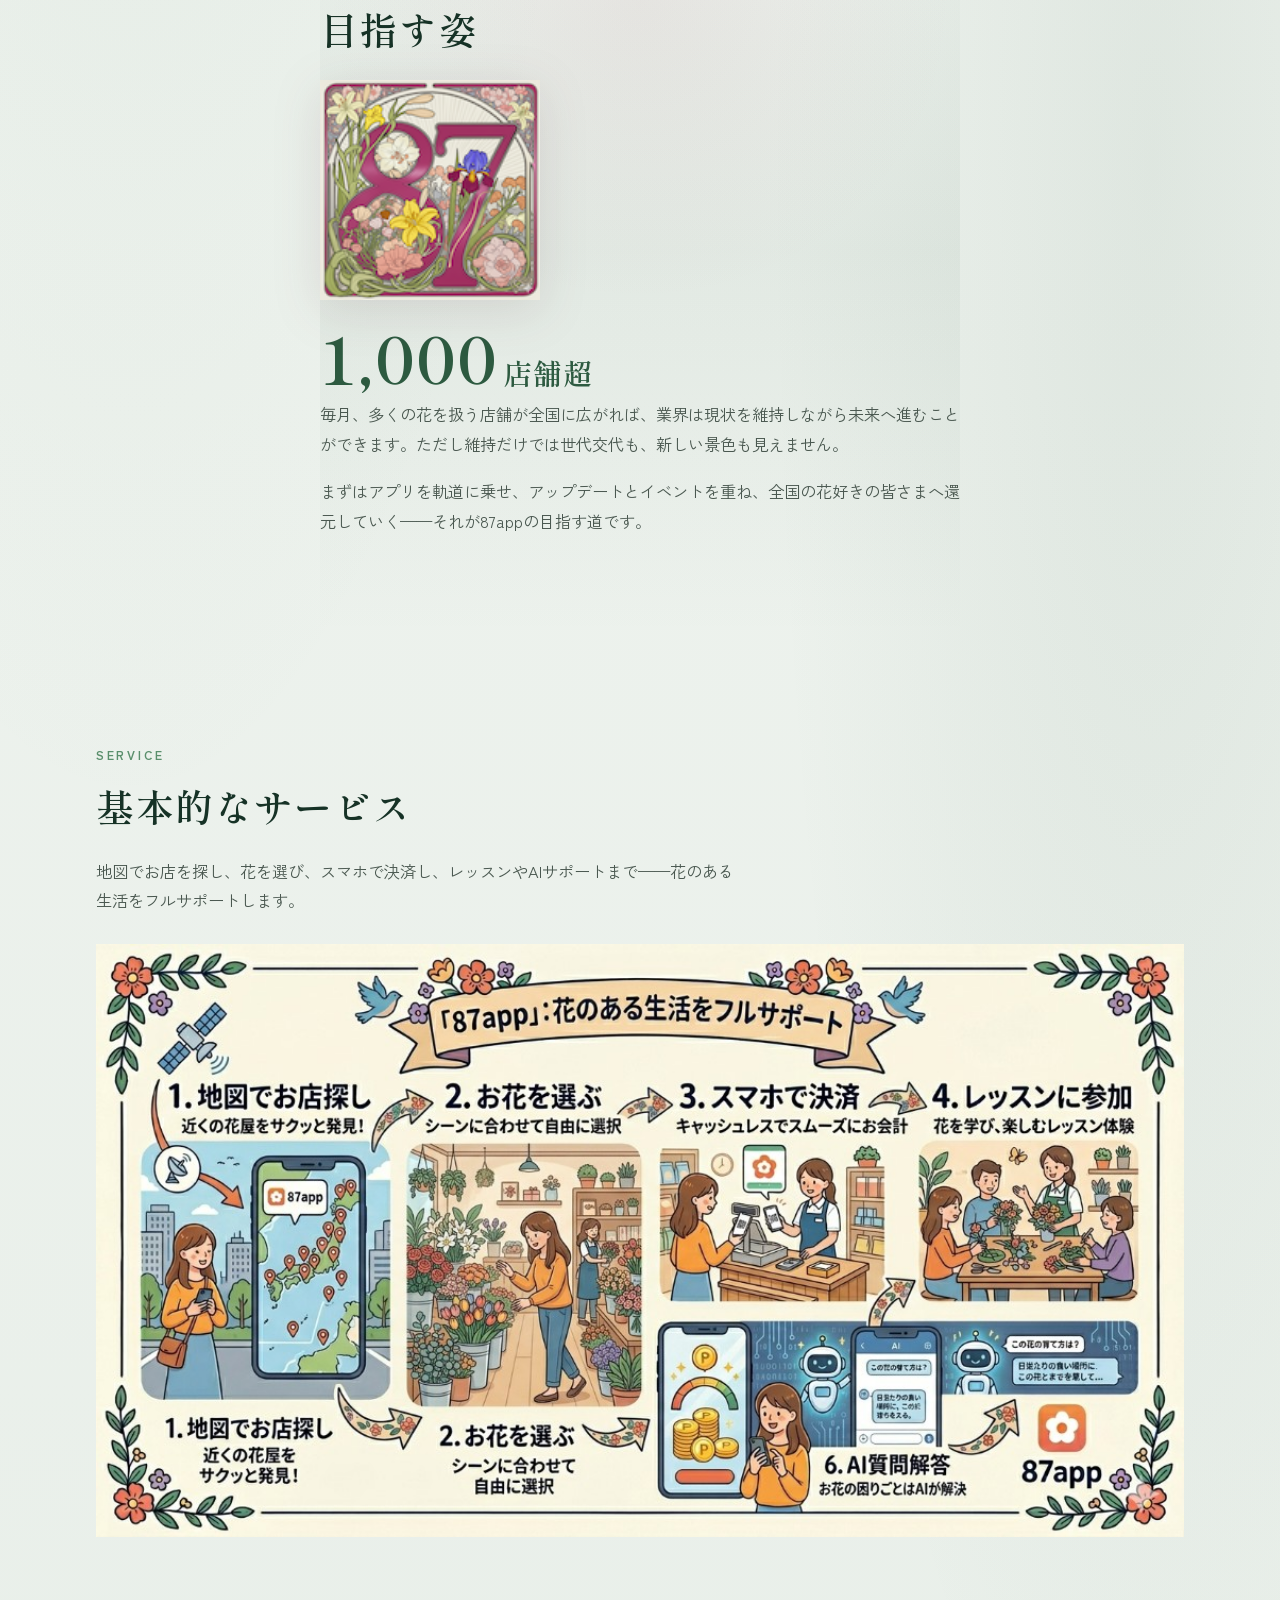
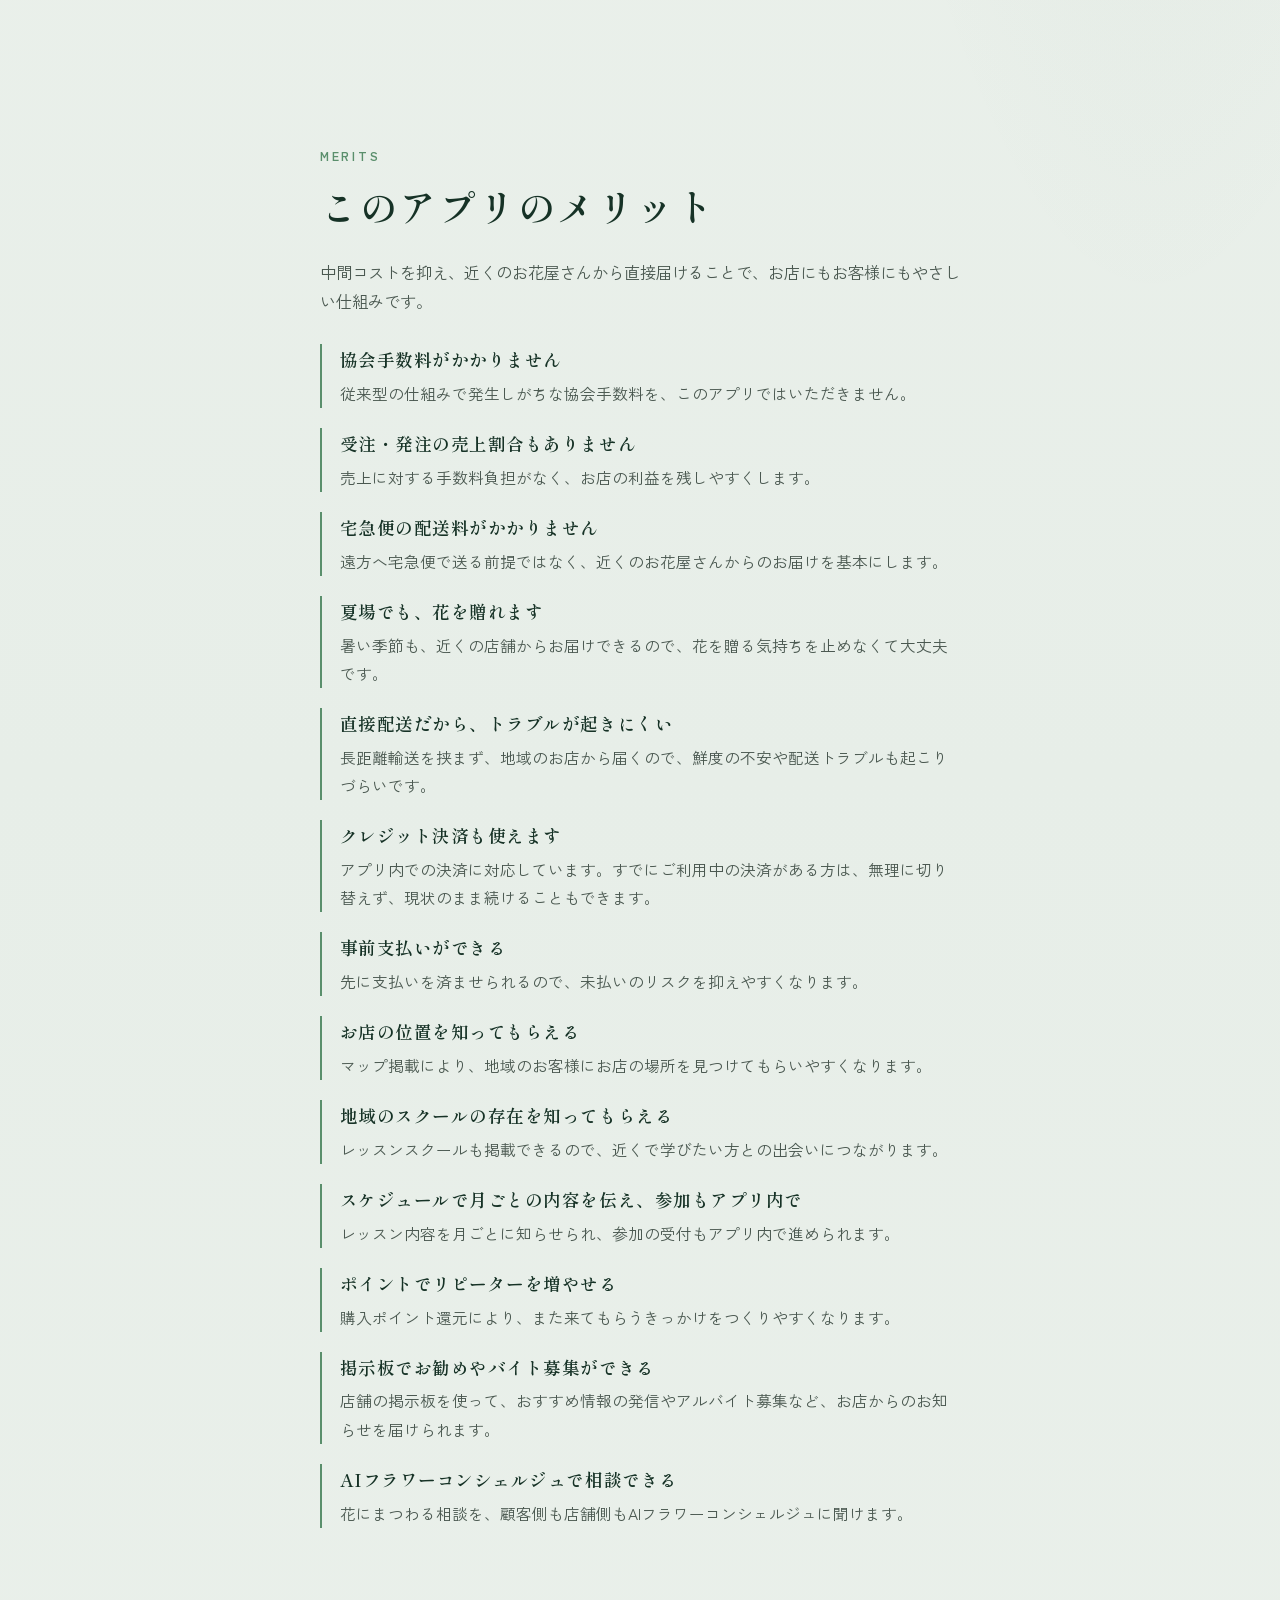
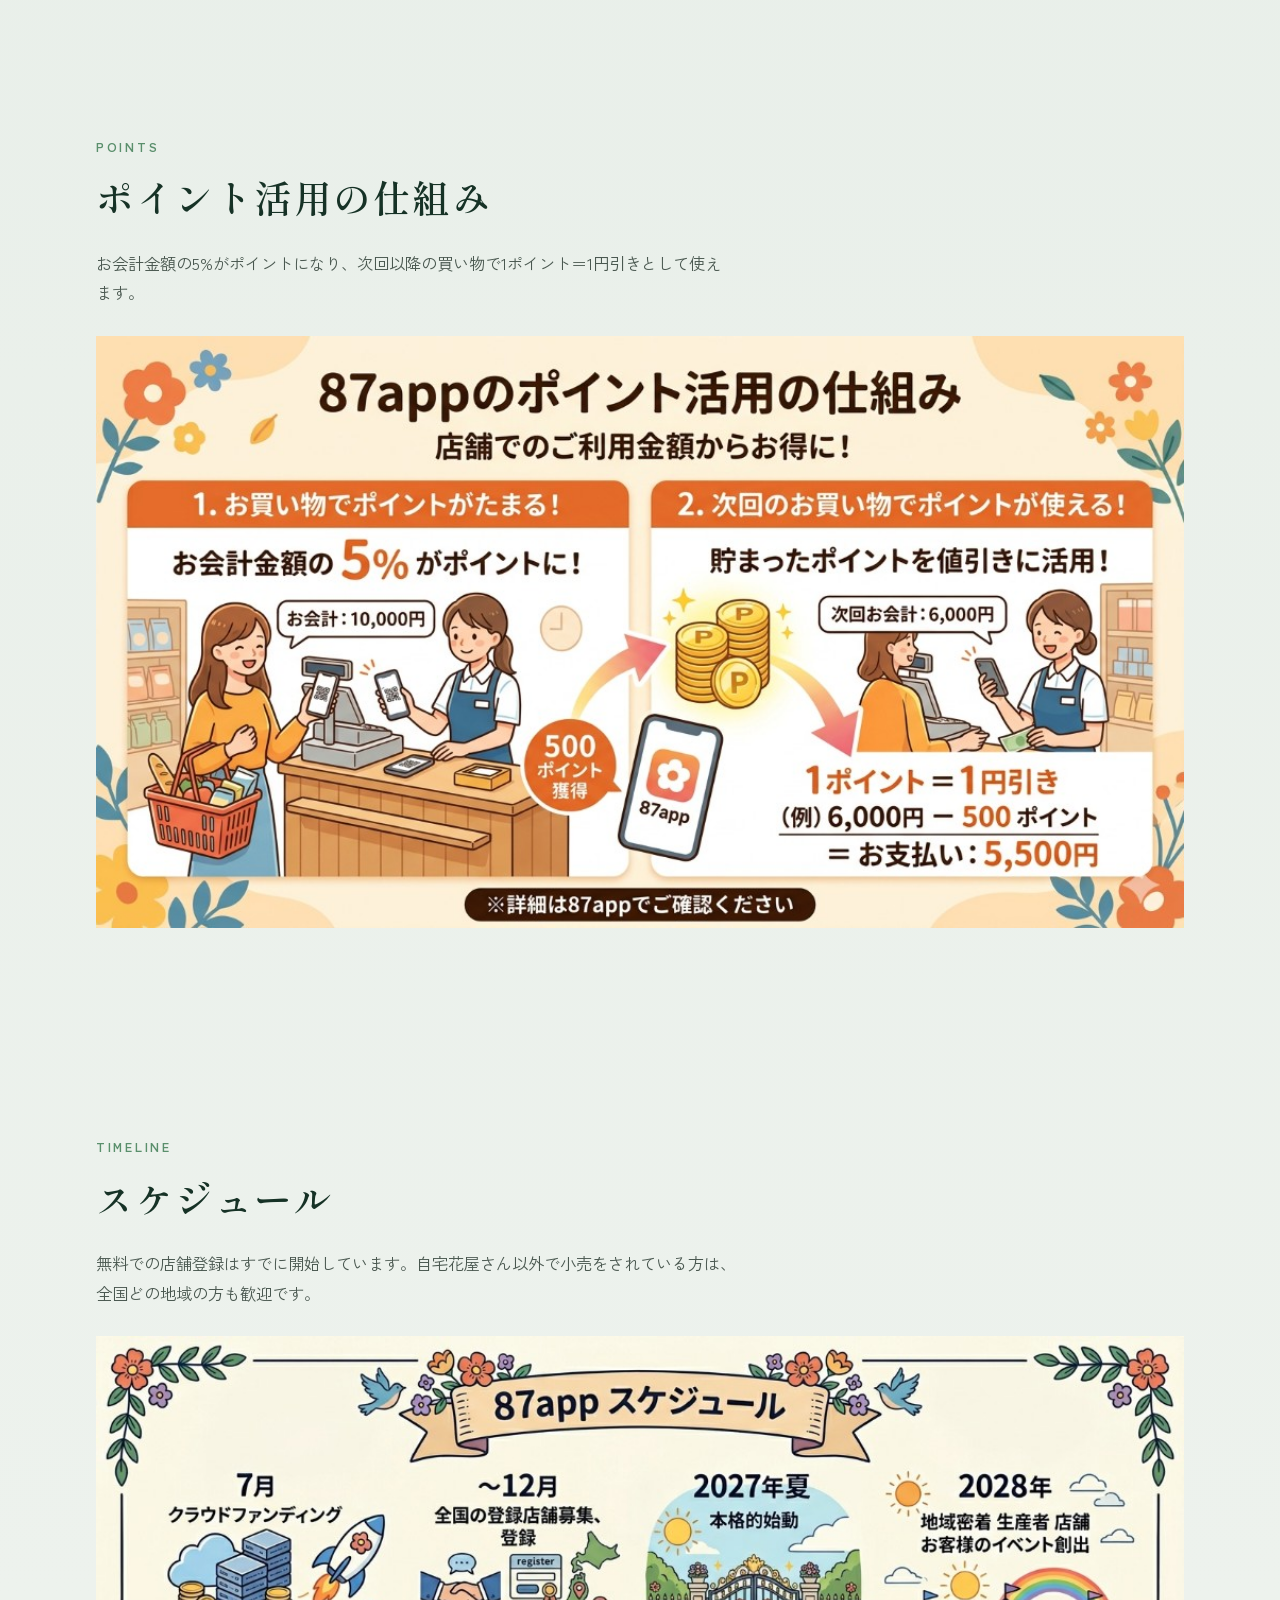
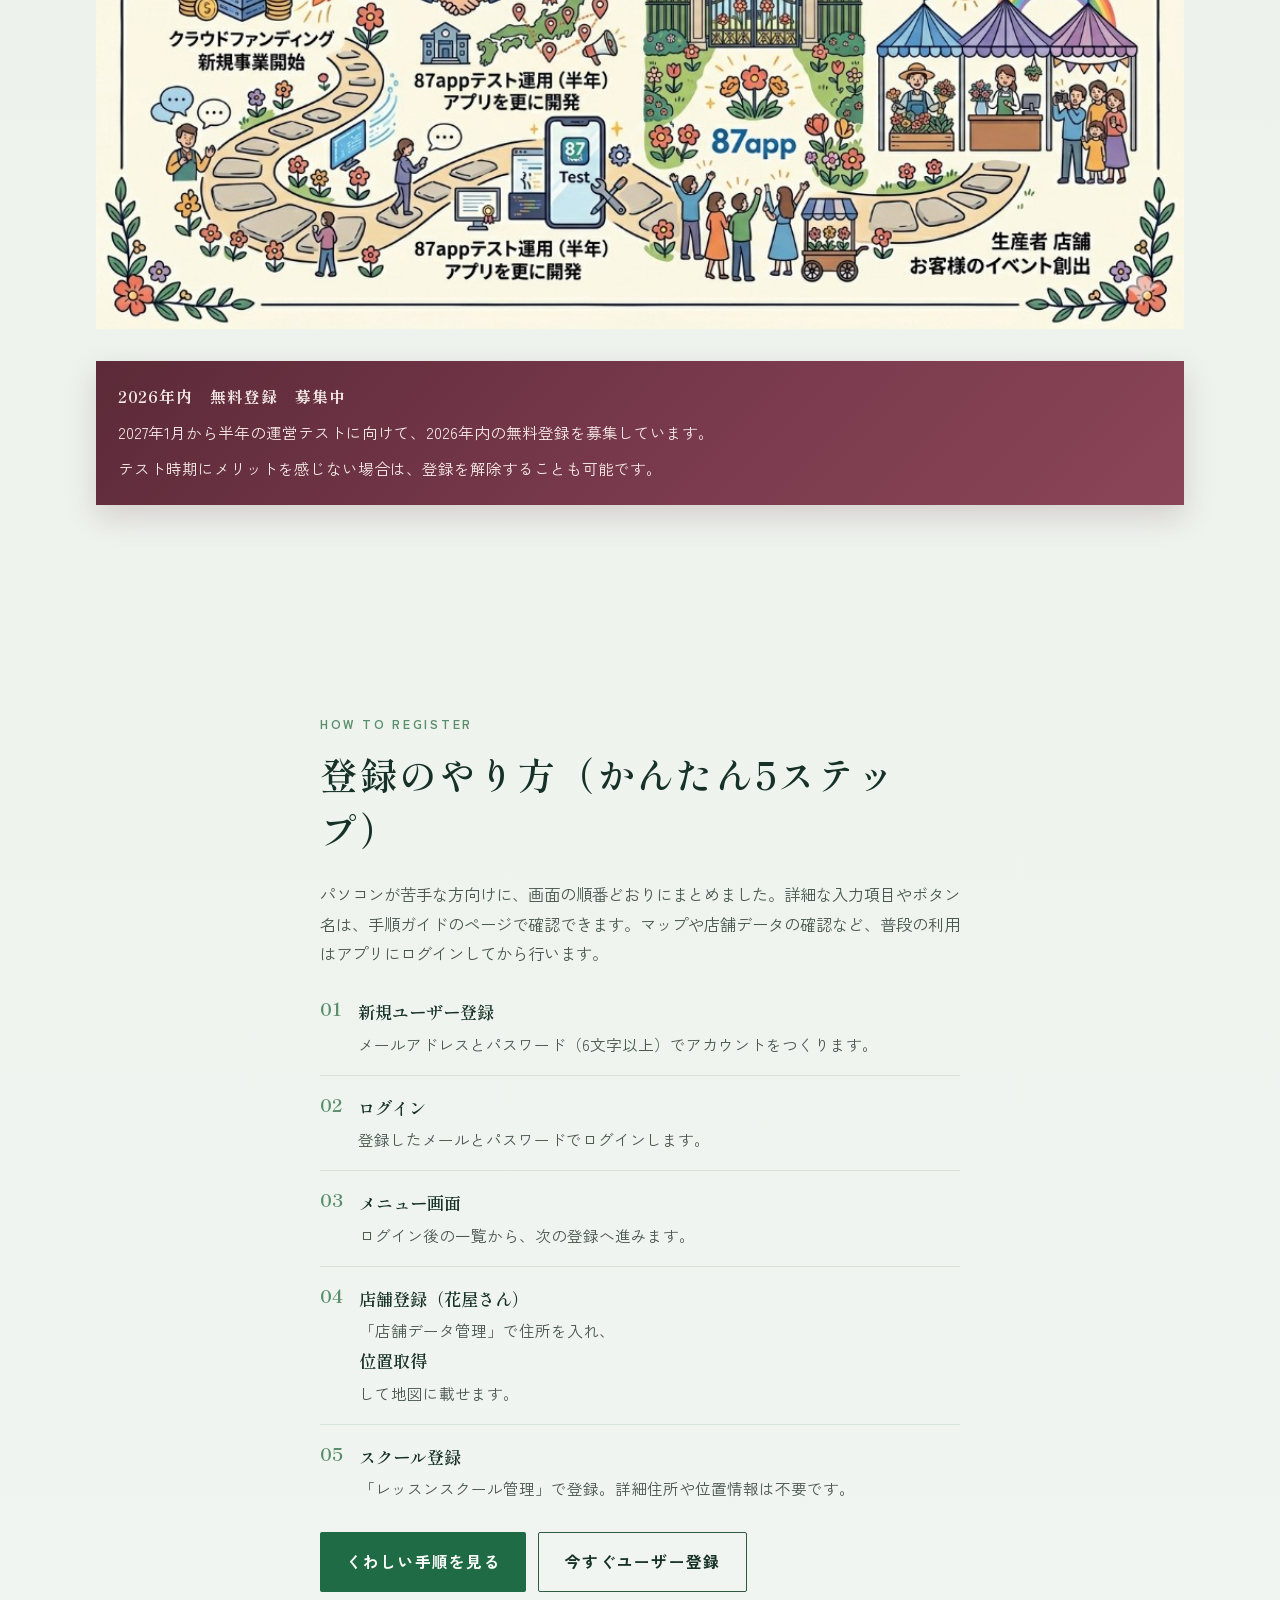
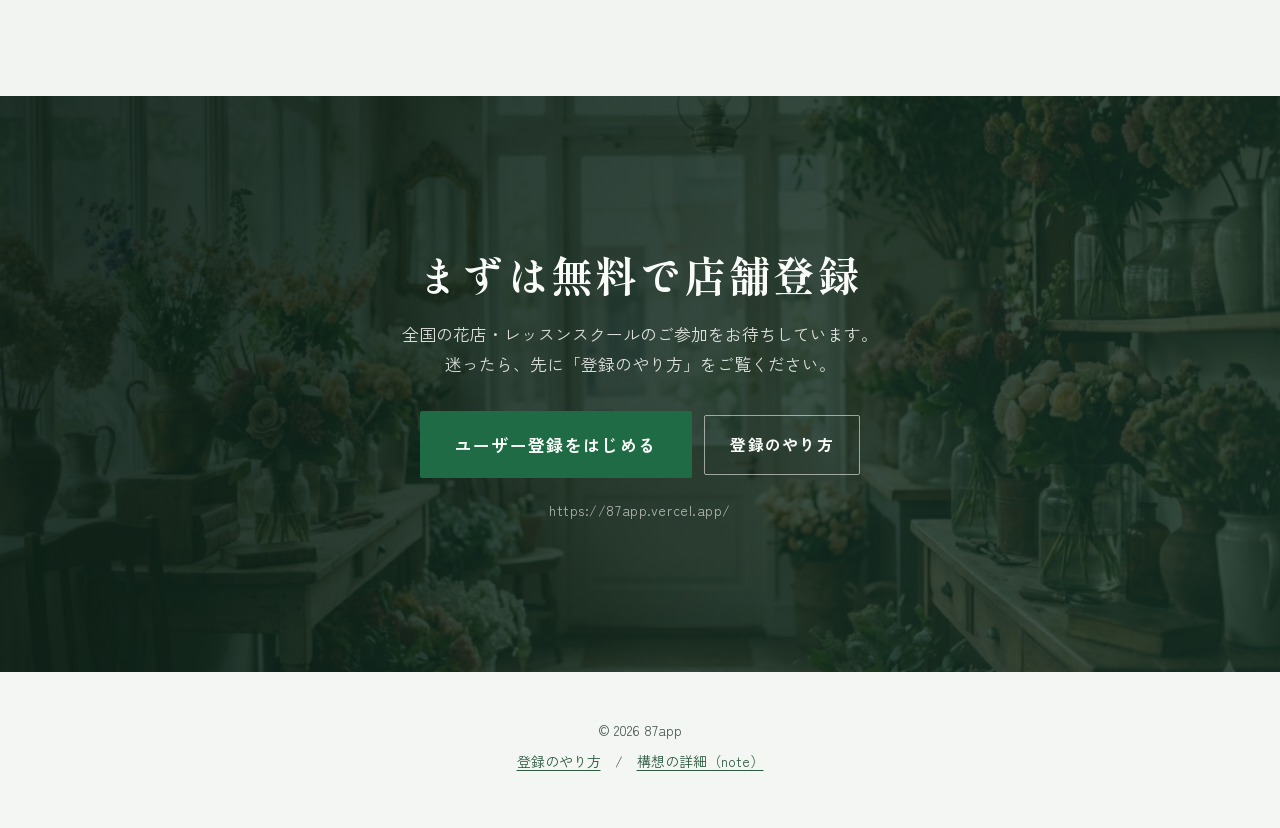
==== commit f7d8fe9b: "Move the hero registration notice to the top-right and enlarge it. Improve first-glance readability " ====
--- a/index.html
+++ b/index.html
@@ -42,11 +42,11 @@
       inset: 0;
       background:
         linear-gradient(
-          180deg,
-          rgba(22, 28, 24, 0.18) 0%,
-          rgba(22, 28, 24, 0.08) 35%,
-          rgba(22, 28, 24, 0.35) 65%,
-          rgba(18, 24, 20, 0.78) 100%
+          210deg,
+          rgba(18, 24, 20, 0.55) 0%,
+          rgba(18, 24, 20, 0.18) 38%,
+          rgba(18, 24, 20, 0.08) 55%,
+          rgba(18, 24, 20, 0.72) 100%
         );
       z-index: 1;
     }
@@ -81,7 +81,7 @@
       font-weight: 500;
       letter-spacing: 0.08em;
       max-width: 28rem;
-      margin: 0 0 1rem;
+      margin: 0 0 1.6rem;
       color: #f3efe8;
       text-shadow: 0 2px 14px rgba(12, 18, 14, 0.55);
       opacity: 0;
@@ -90,41 +90,59 @@
     }
 
     .hero__notice {
-      max-width: 34rem;
-      margin: 0 0 1.6rem;
+      position: absolute;
+      top: clamp(1.25rem, 4vw, 2.5rem);
+      right: clamp(1.25rem, 4vw, 2.75rem);
+      z-index: 3;
+      width: min(28rem, calc(100% - 2.5rem));
+      text-align: right;
       color: #ffffff;
       text-shadow:
-        0 1px 2px rgba(12, 18, 14, 0.55),
-        0 4px 18px rgba(12, 18, 14, 0.45);
+        0 1px 2px rgba(12, 18, 14, 0.65),
+        0 6px 22px rgba(12, 18, 14, 0.5);
       opacity: 0;
-      transform: translateY(1rem);
-      animation: riseIn 1s cubic-bezier(0.22, 1, 0.36, 1) 0.55s forwards;
+      transform: translateY(-0.75rem);
+      animation: riseIn 1s cubic-bezier(0.22, 1, 0.36, 1) 0.3s forwards;
     }
 
     .hero__notice-lead {
-      margin: 0 0 0.35rem;
+      margin: 0 0 0.55rem;
       font-family: var(--font-display);
-      font-size: clamp(1.05rem, 2.4vw, 1.3rem);
+      font-size: clamp(1.55rem, 4.2vw, 2.35rem);
       font-weight: 700;
-      letter-spacing: 0.08em;
-      line-height: 1.45;
+      letter-spacing: 0.06em;
+      line-height: 1.35;
     }
 
     .hero__notice p {
       margin: 0;
-      font-size: 0.95rem;
+      font-size: clamp(0.98rem, 1.8vw, 1.12rem);
       line-height: 1.7;
-      color: rgba(255, 255, 255, 0.94);
+      color: rgba(255, 255, 255, 0.96);
     }
 
     .hero__notice p + p {
-      margin-top: 0.2rem;
+      margin-top: 0.25rem;
     }
 
     .hero__actions {
       opacity: 0;
       transform: translateY(1rem);
-      animation: riseIn 1s cubic-bezier(0.22, 1, 0.36, 1) 0.75s forwards;
+      animation: riseIn 1s cubic-bezier(0.22, 1, 0.36, 1) 0.65s forwards;
+    }
+
+    @media (max-width: 640px) {
+      .hero__notice {
+        top: 1rem;
+        right: 1rem;
+        left: 1rem;
+        width: auto;
+        text-align: left;
+      }
+
+      .hero__notice-lead {
+        font-size: clamp(1.35rem, 6.5vw, 1.7rem);
+      }
     }
 
     .figure-block {
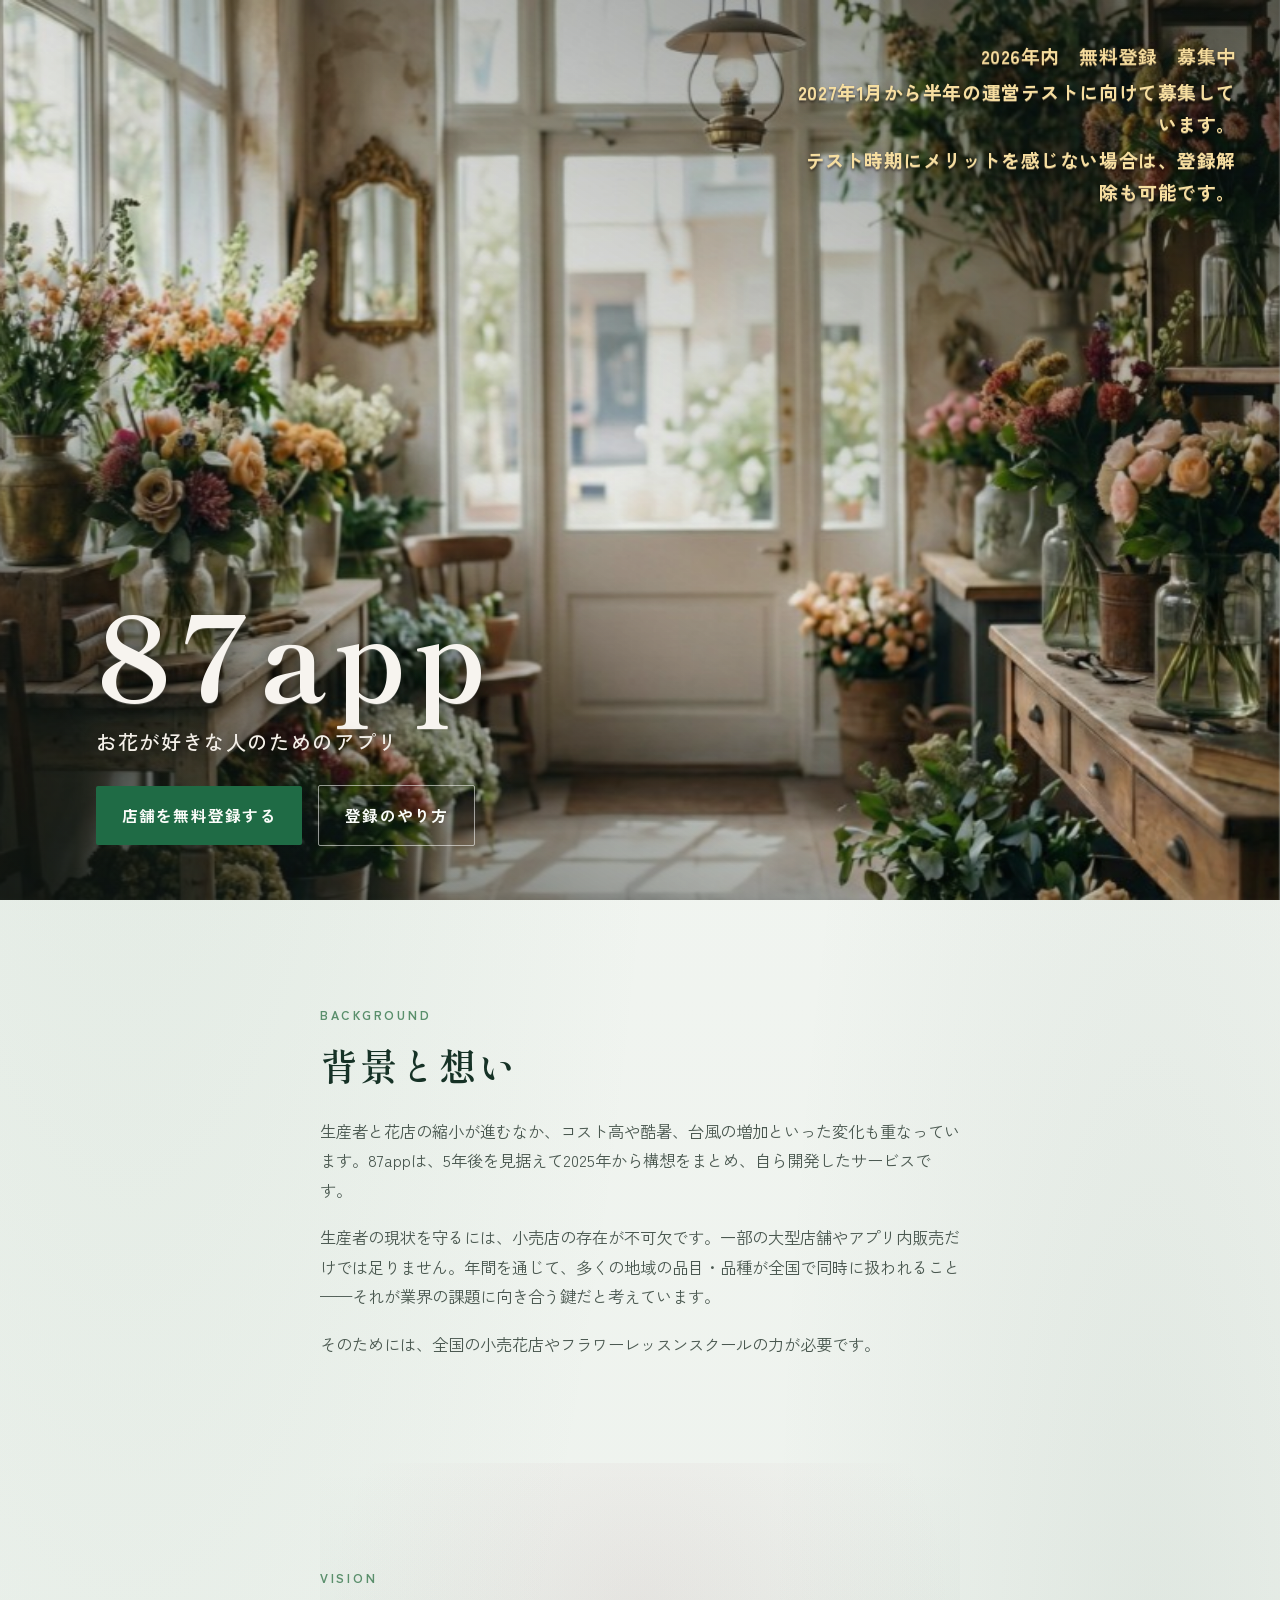
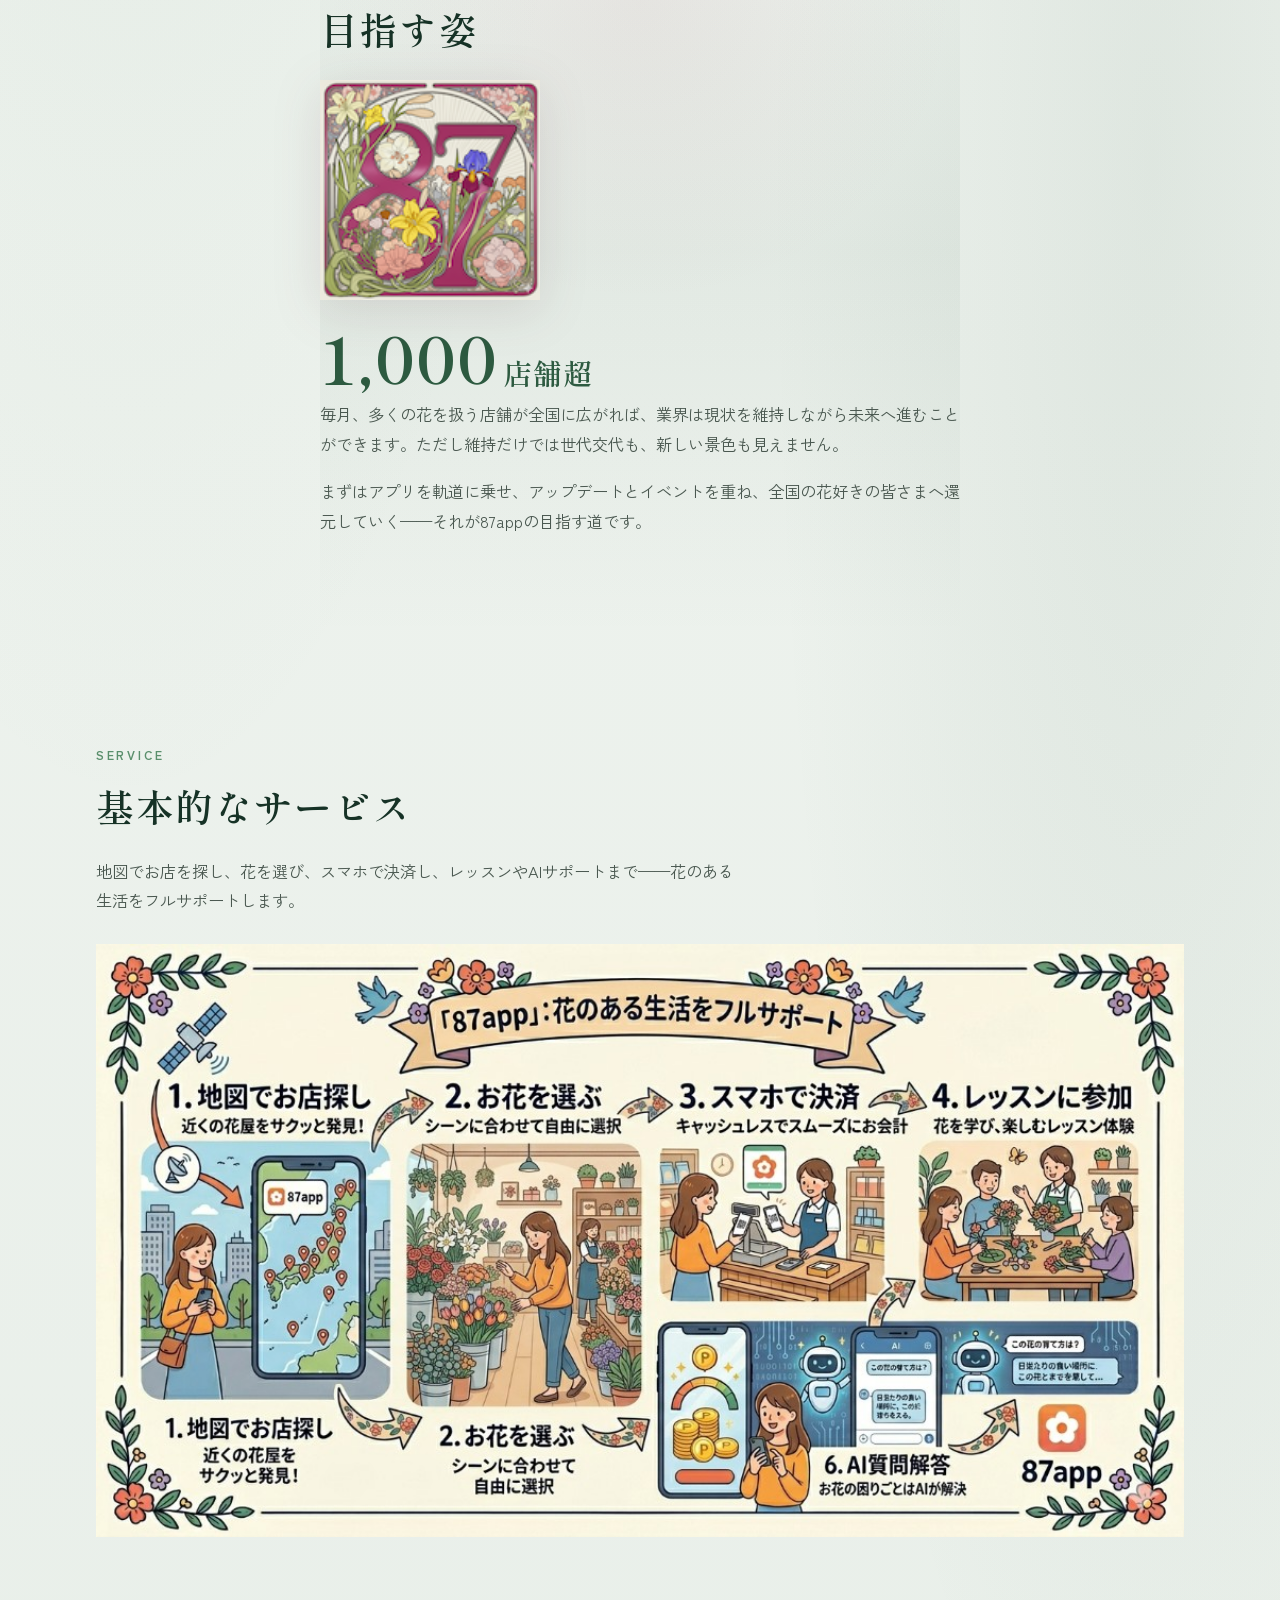
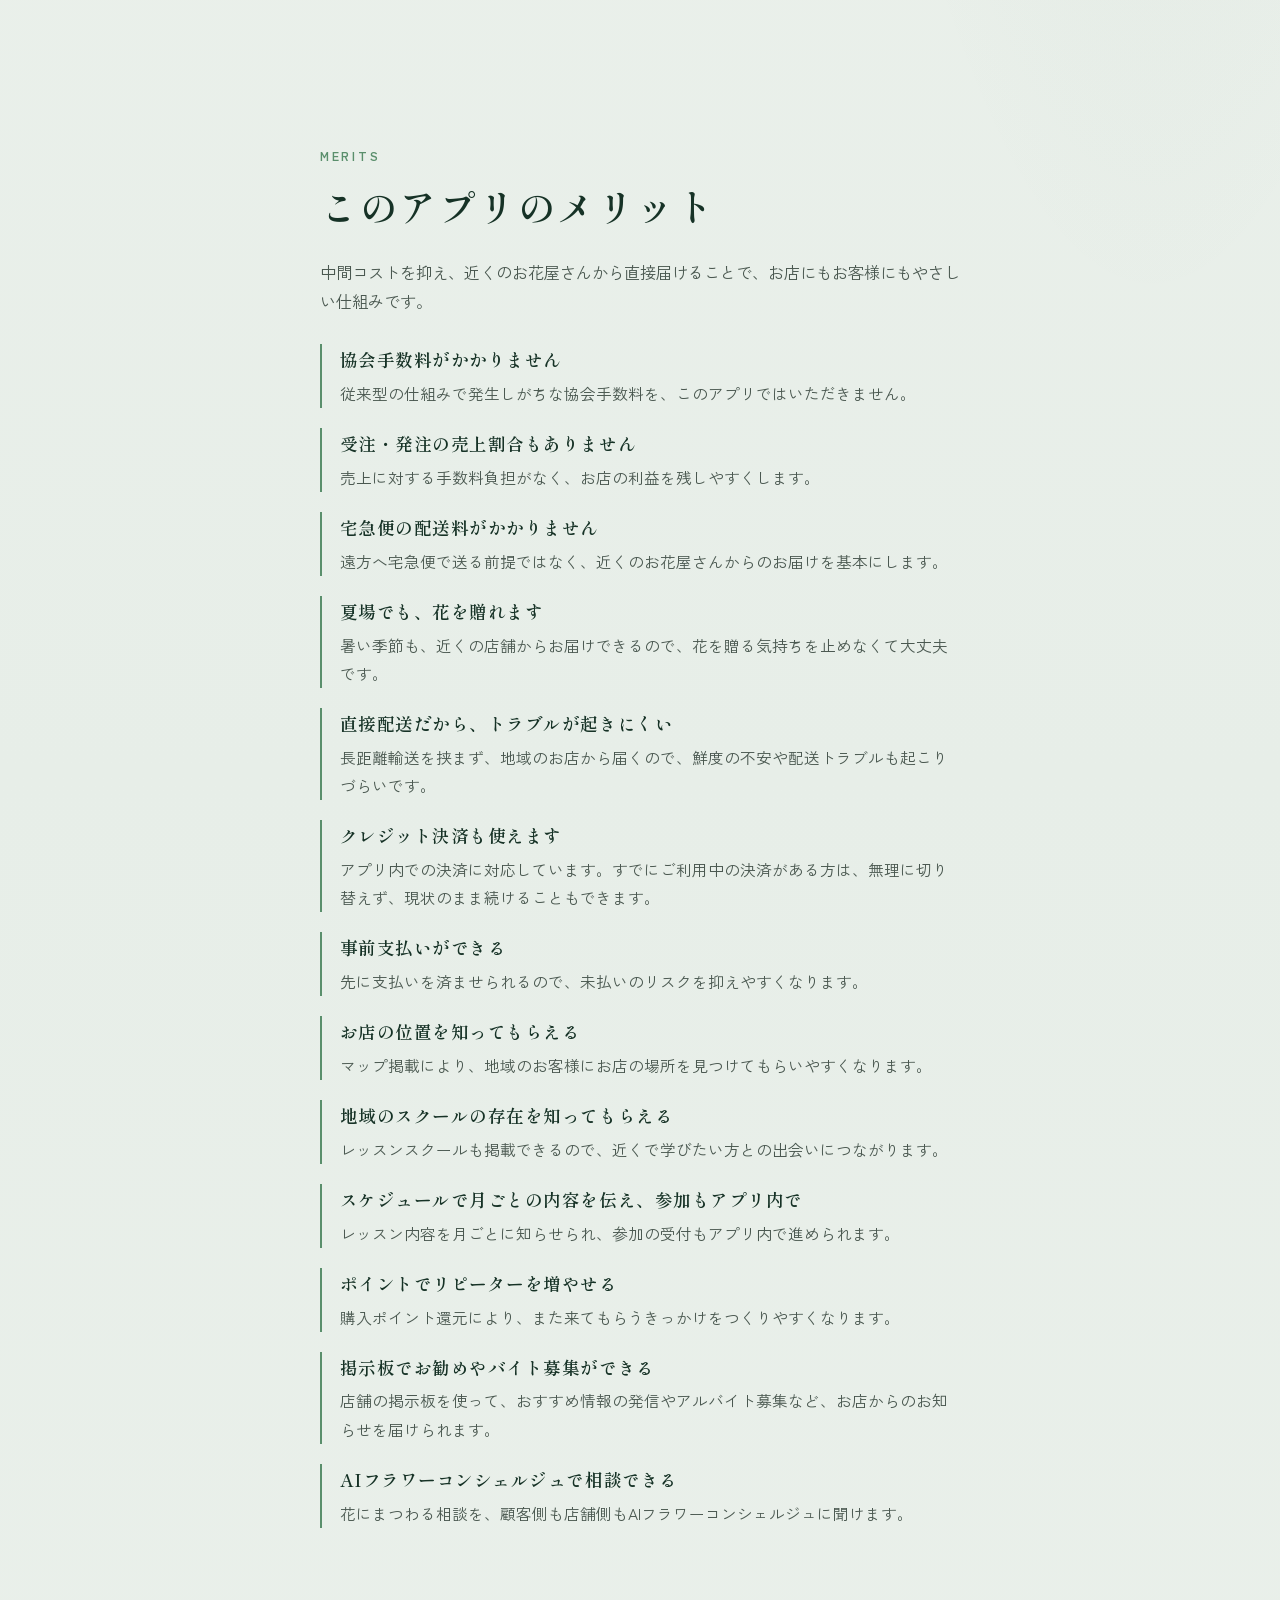
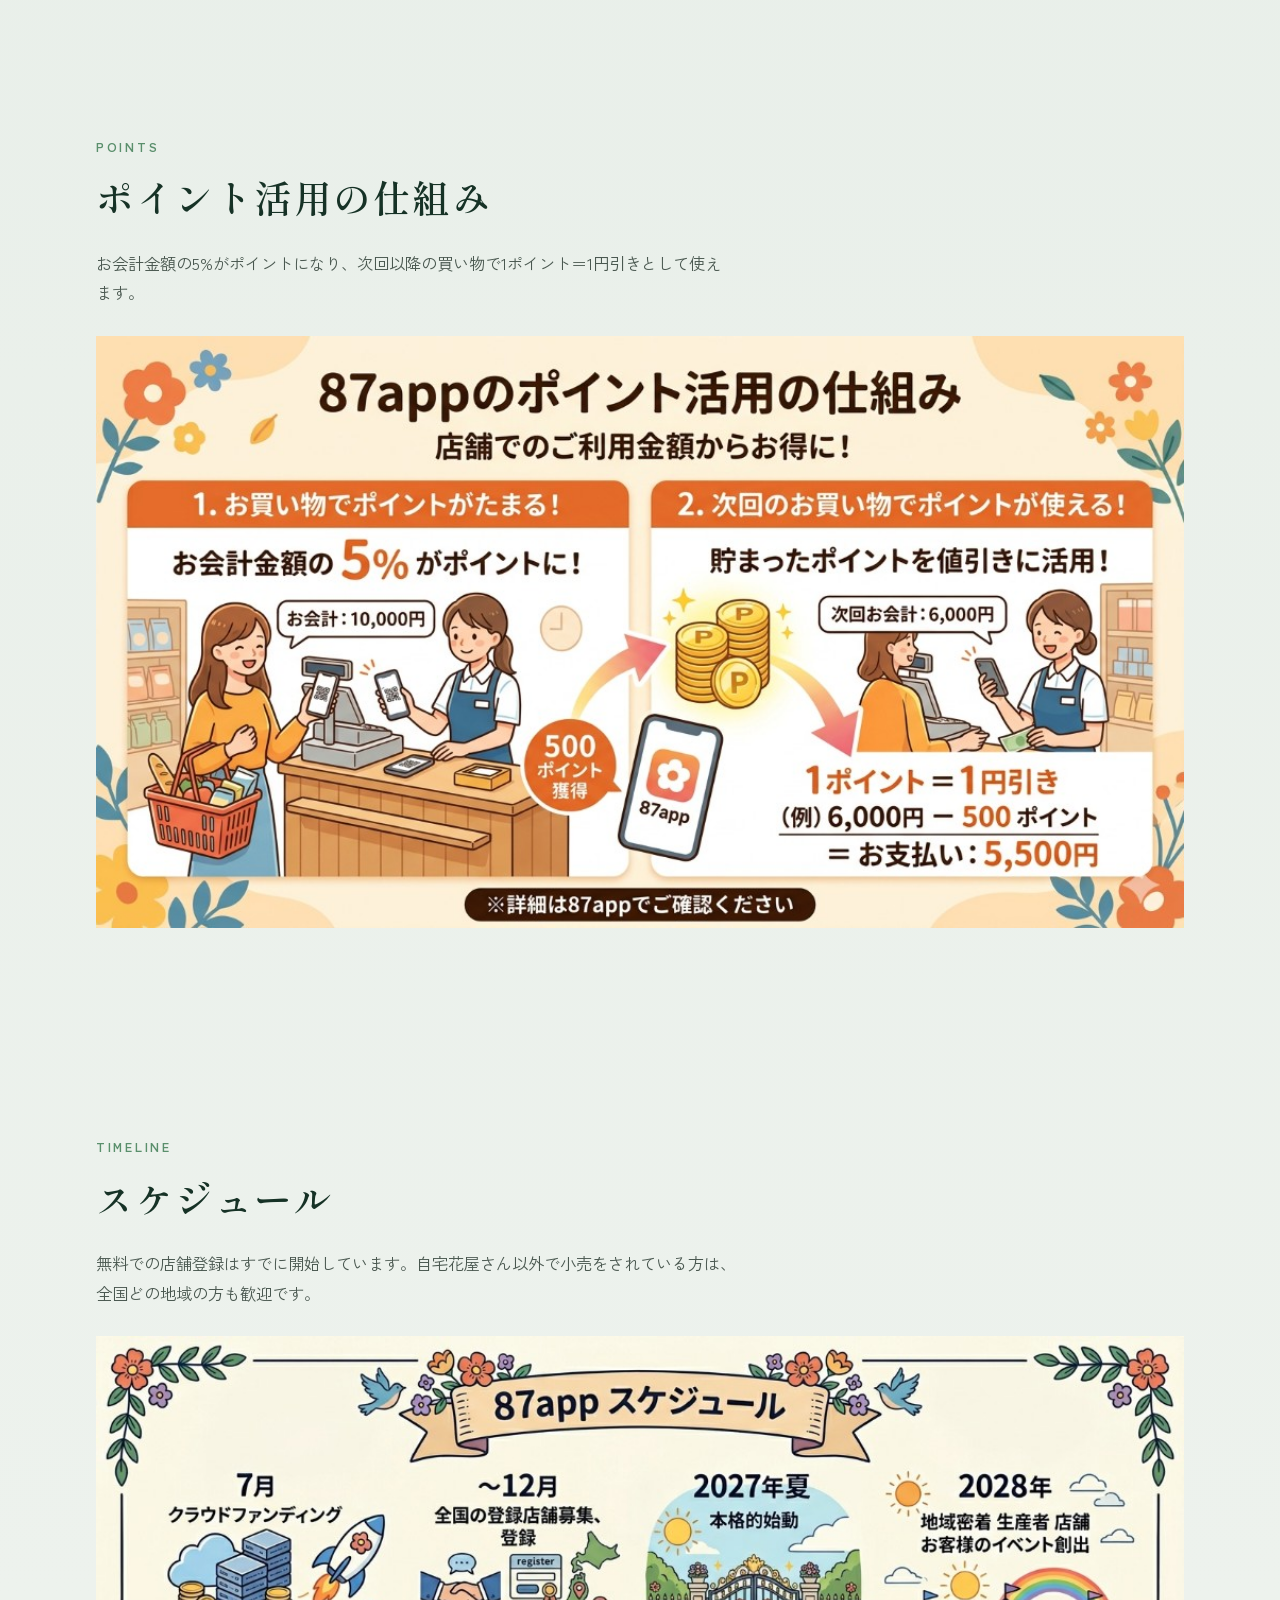
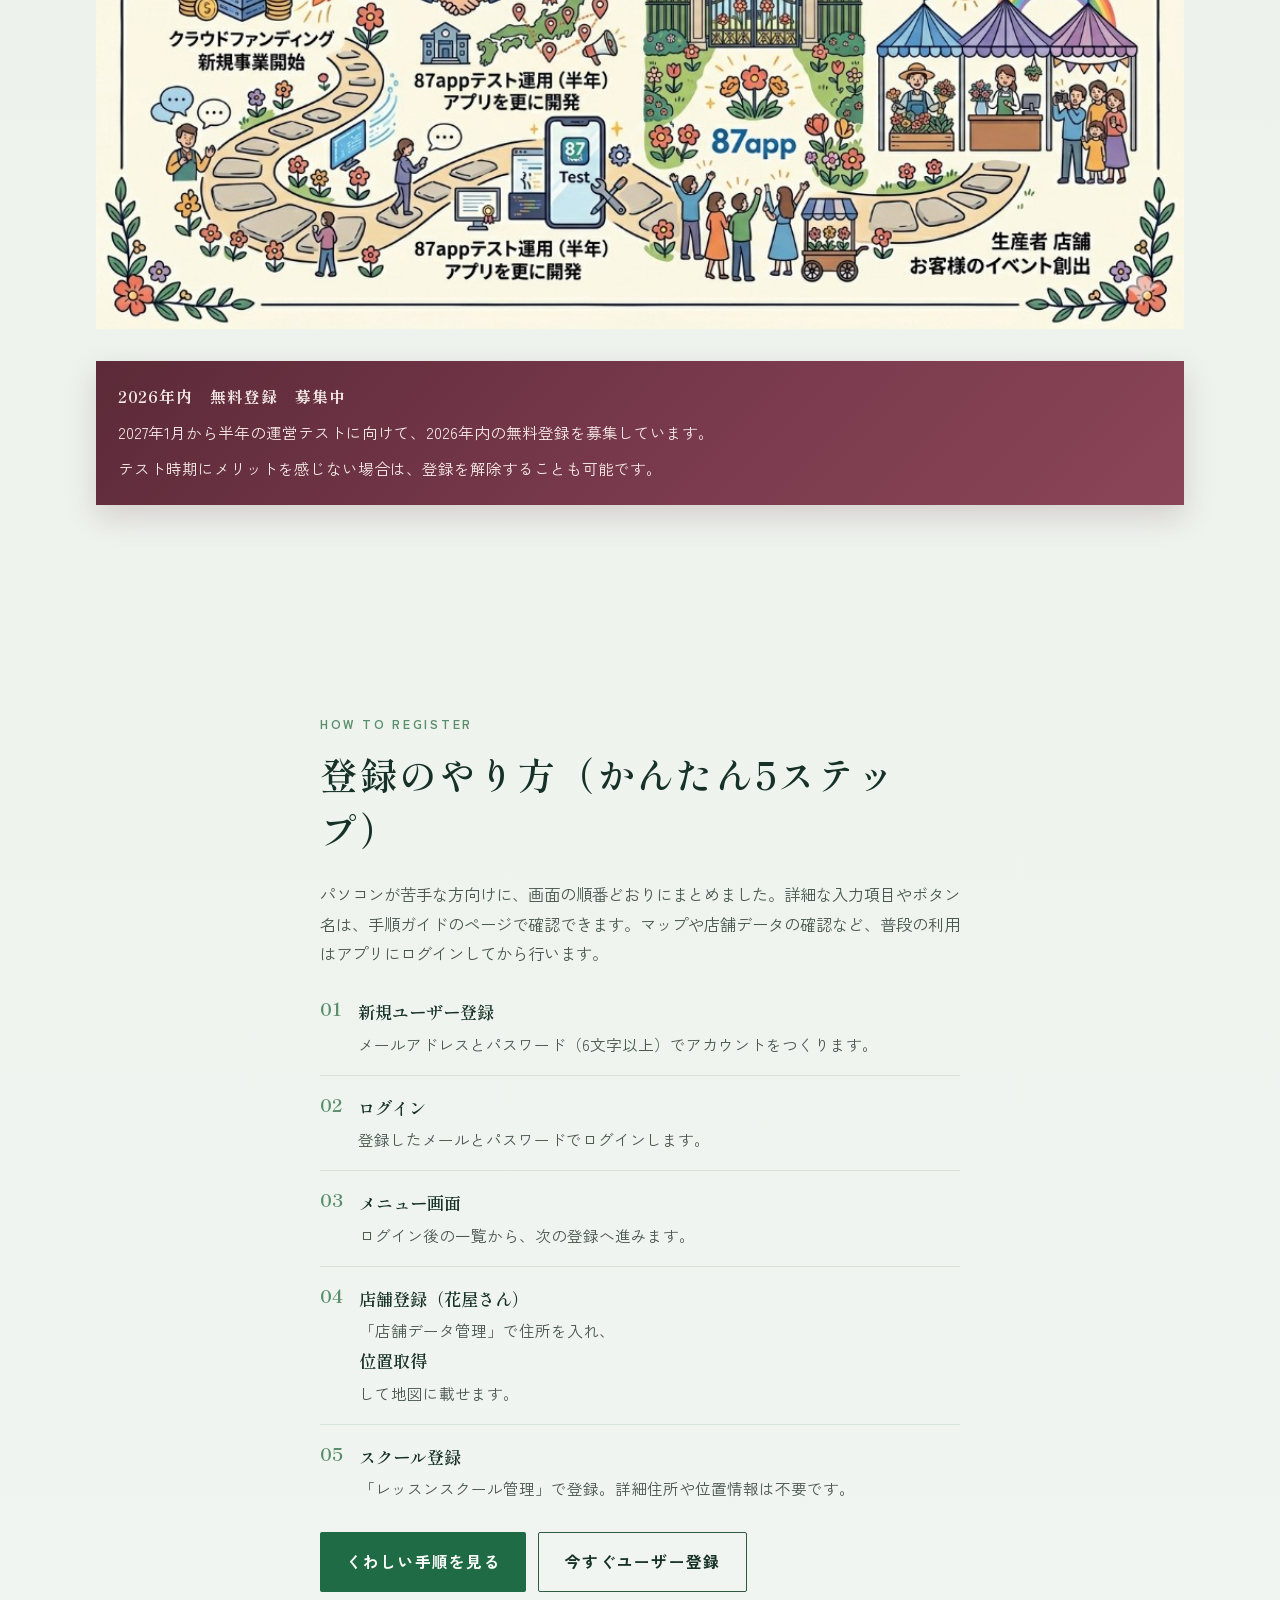
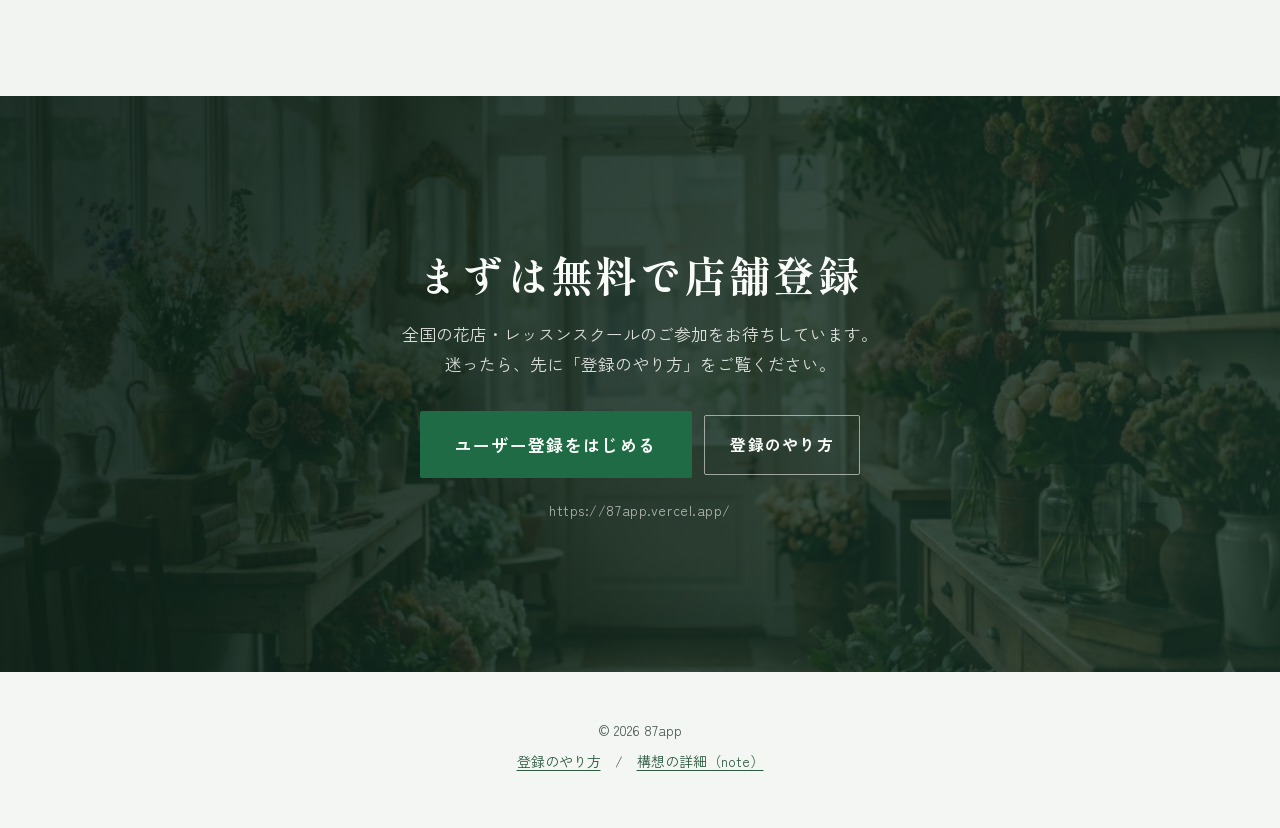
==== commit 7a0198ba: "Make the hero notice bolder with gold type. Improve contrast and weight so the recruitment message r" ====
--- a/index.html
+++ b/index.html
@@ -96,10 +96,11 @@
       z-index: 3;
       width: min(28rem, calc(100% - 2.5rem));
       text-align: right;
-      color: #ffffff;
+      color: #f3d18a;
       text-shadow:
-        0 1px 2px rgba(12, 18, 14, 0.65),
-        0 6px 22px rgba(12, 18, 14, 0.5);
+        0 1px 0 rgba(255, 236, 190, 0.35),
+        0 2px 3px rgba(20, 14, 8, 0.75),
+        0 8px 24px rgba(12, 18, 14, 0.55);
       opacity: 0;
       transform: translateY(-0.75rem);
       animation: riseIn 1s cubic-bezier(0.22, 1, 0.36, 1) 0.3s forwards;
@@ -112,13 +113,18 @@
       font-weight: 700;
       letter-spacing: 0.06em;
       line-height: 1.35;
+      color: #ffd778;
+      -webkit-text-stroke: 0.4px rgba(90, 55, 10, 0.35);
     }
 
     .hero__notice p {
       margin: 0;
-      font-size: clamp(0.98rem, 1.8vw, 1.12rem);
+      font-family: var(--font-body);
+      font-size: clamp(1.02rem, 1.9vw, 1.18rem);
+      font-weight: 700;
       line-height: 1.7;
-      color: rgba(255, 255, 255, 0.96);
+      letter-spacing: 0.03em;
+      color: #f6dea0;
     }
 
     .hero__notice p + p {
@@ -528,14 +534,14 @@
       <img src="assets/hero-shop.png" alt="" width="1024" height="558">
     </div>
     <div class="hero__veil" aria-hidden="true"></div>
+    <div class="hero__notice">
+      <p class="hero__notice-lead">2026年内　無料登録　募集中</p>
+      <p>2027年1月から半年の運営テストに向けて募集しています。</p>
+      <p>テスト時期にメリットを感じない場合は、登録解除も可能です。</p>
+    </div>
     <div class="hero__content">
       <h1 class="brand">87app</h1>
       <p class="hero__lead">お花が好きな人のためのアプリ</p>
-      <div class="hero__notice">
-        <p class="hero__notice-lead">2026年内　無料登録　募集中</p>
-        <p>2027年1月から半年の運営テストに向けて募集しています。</p>
-        <p>テスト時期にメリットを感じない場合は、登録解除も可能です。</p>
-      </div>
       <div class="hero__actions">
         <a class="btn btn--primary" href="https://87app.vercel.app/simple-signup" target="_blank" rel="noopener noreferrer">店舗を無料登録する</a>
         <a class="btn btn--ghost" href="guide.html">登録のやり方</a>
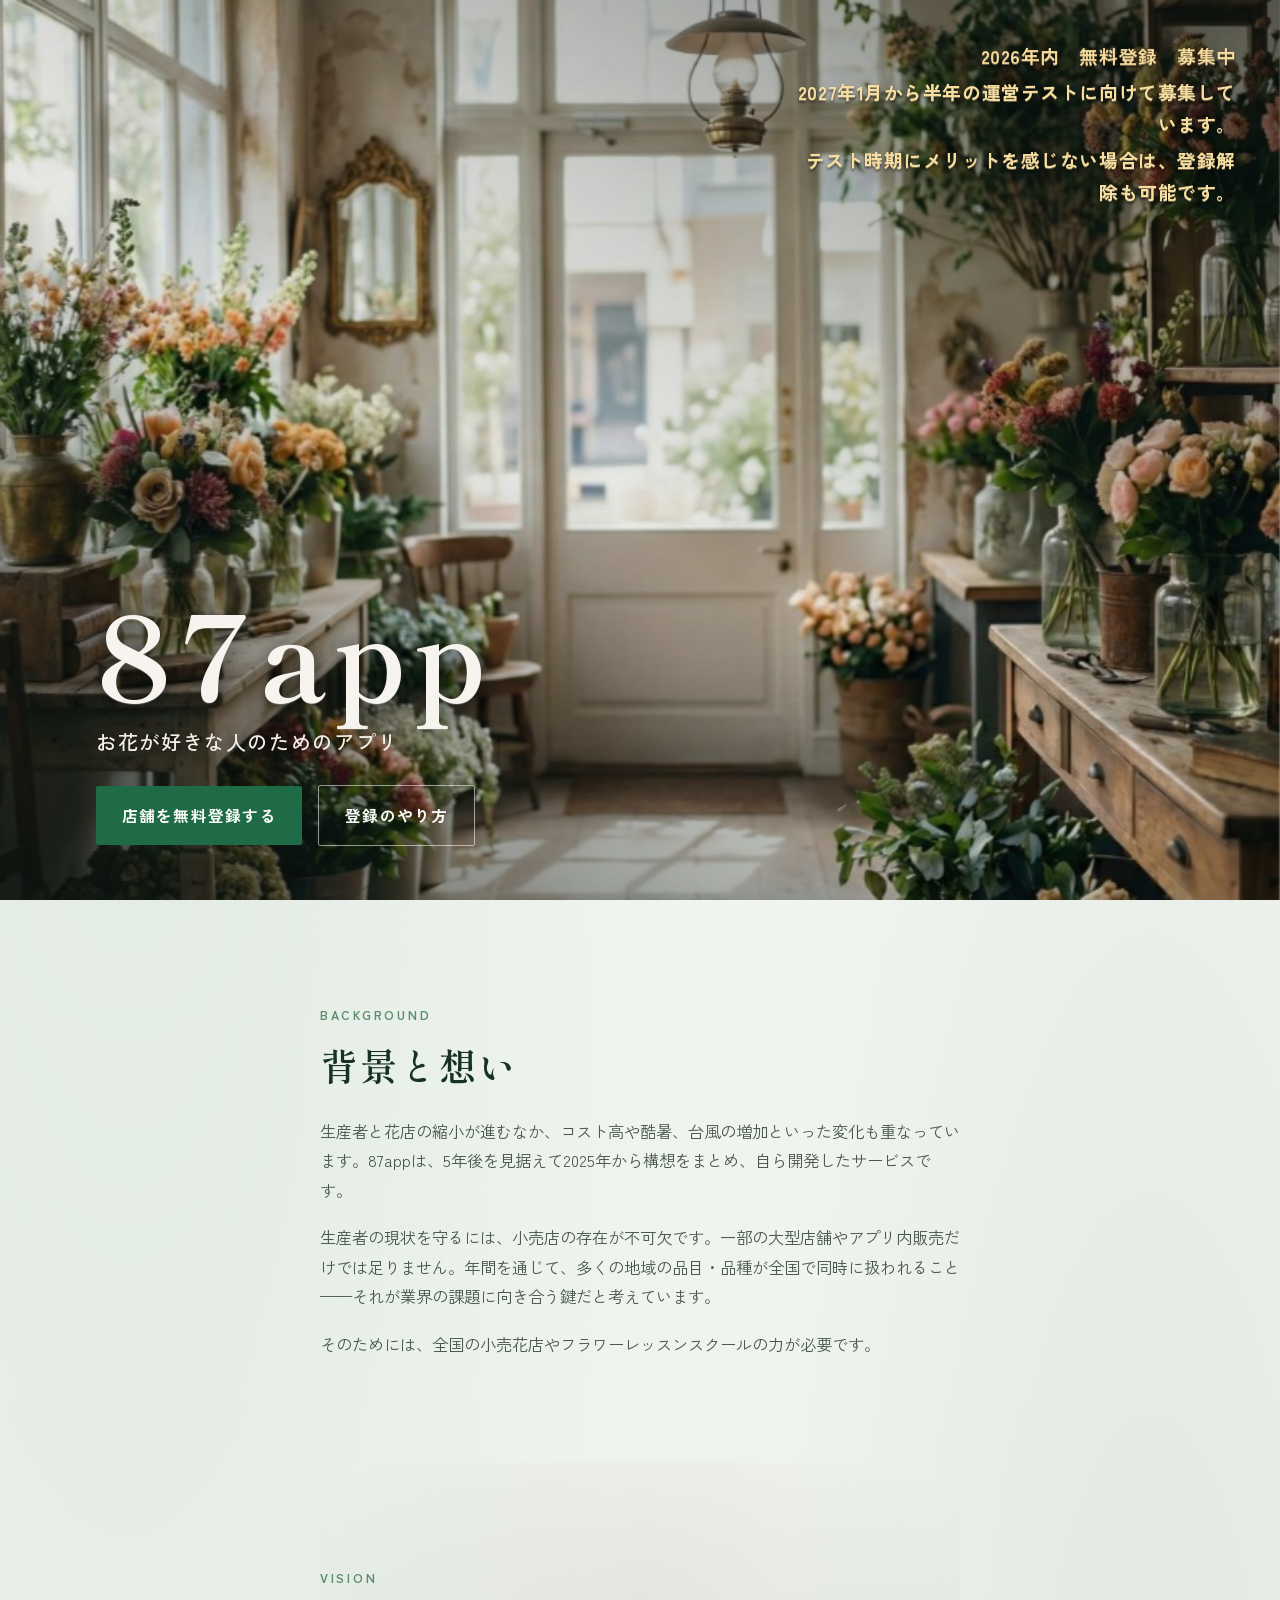
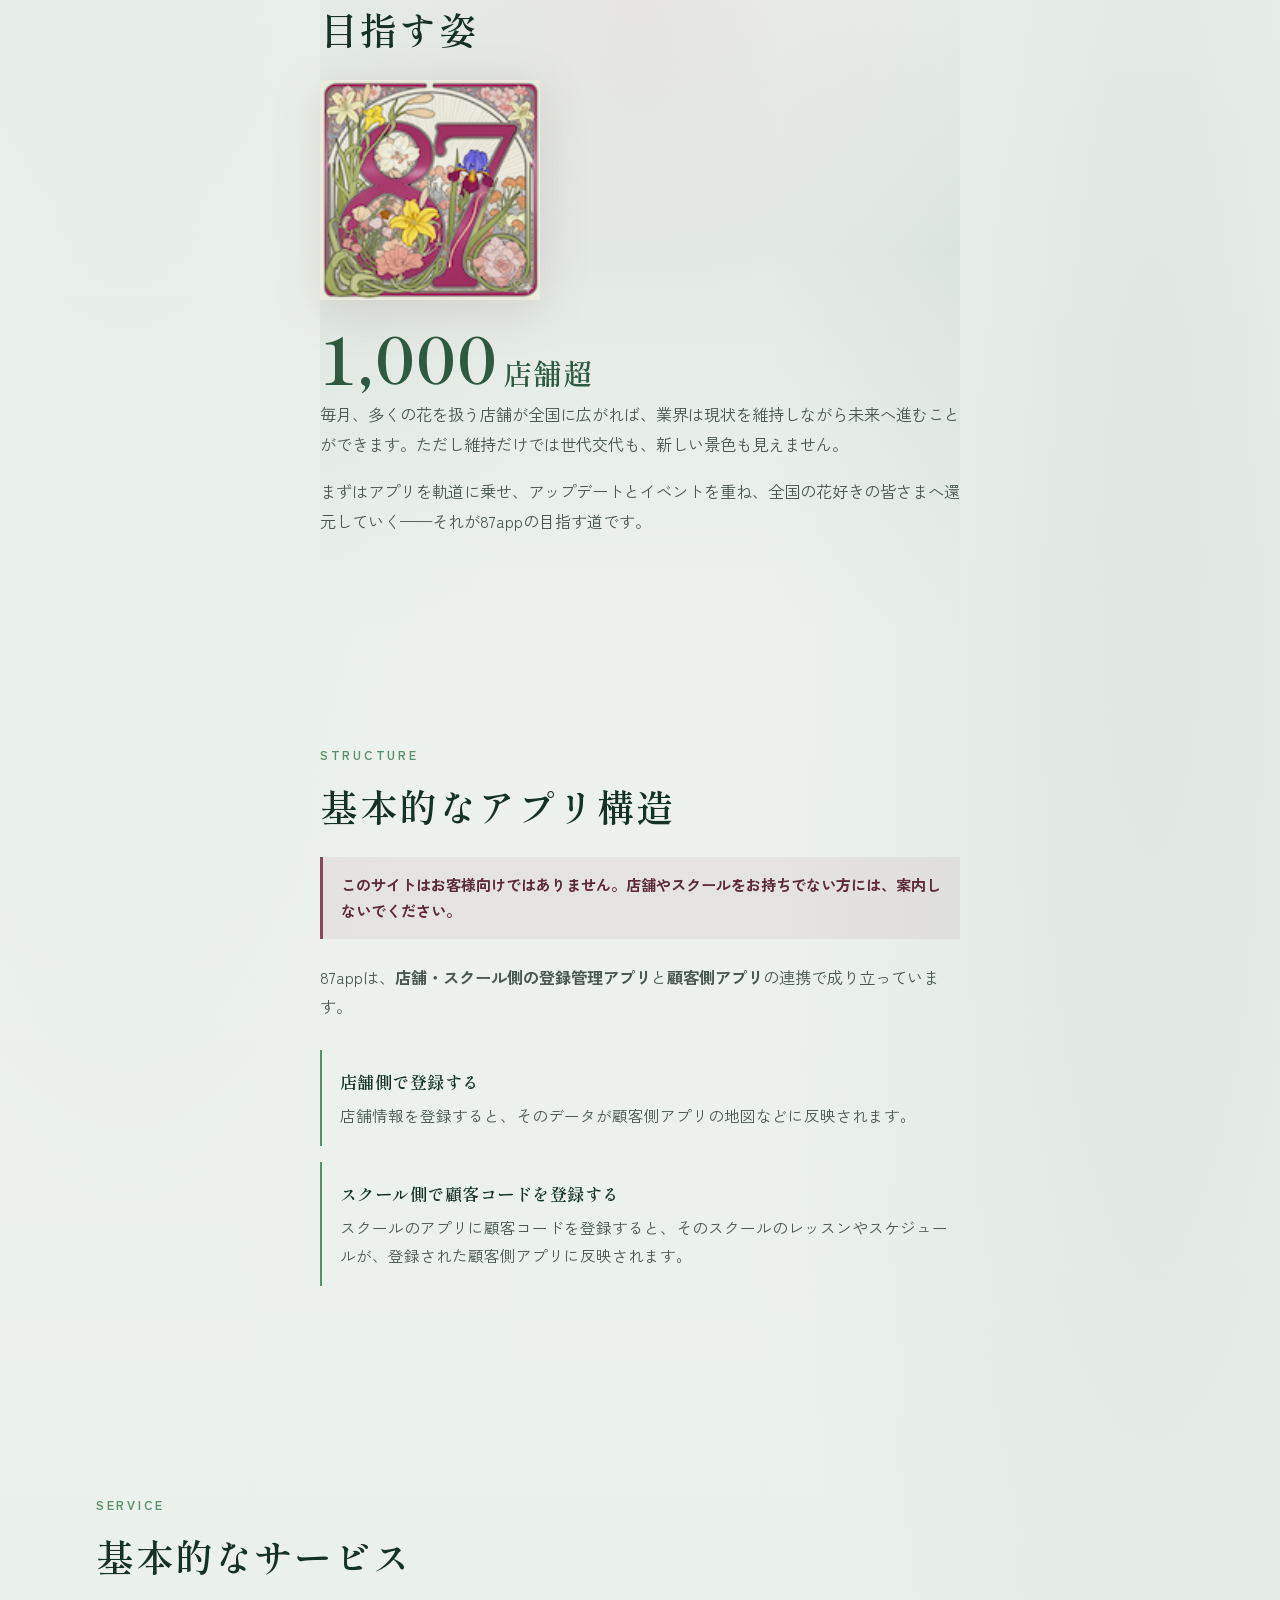
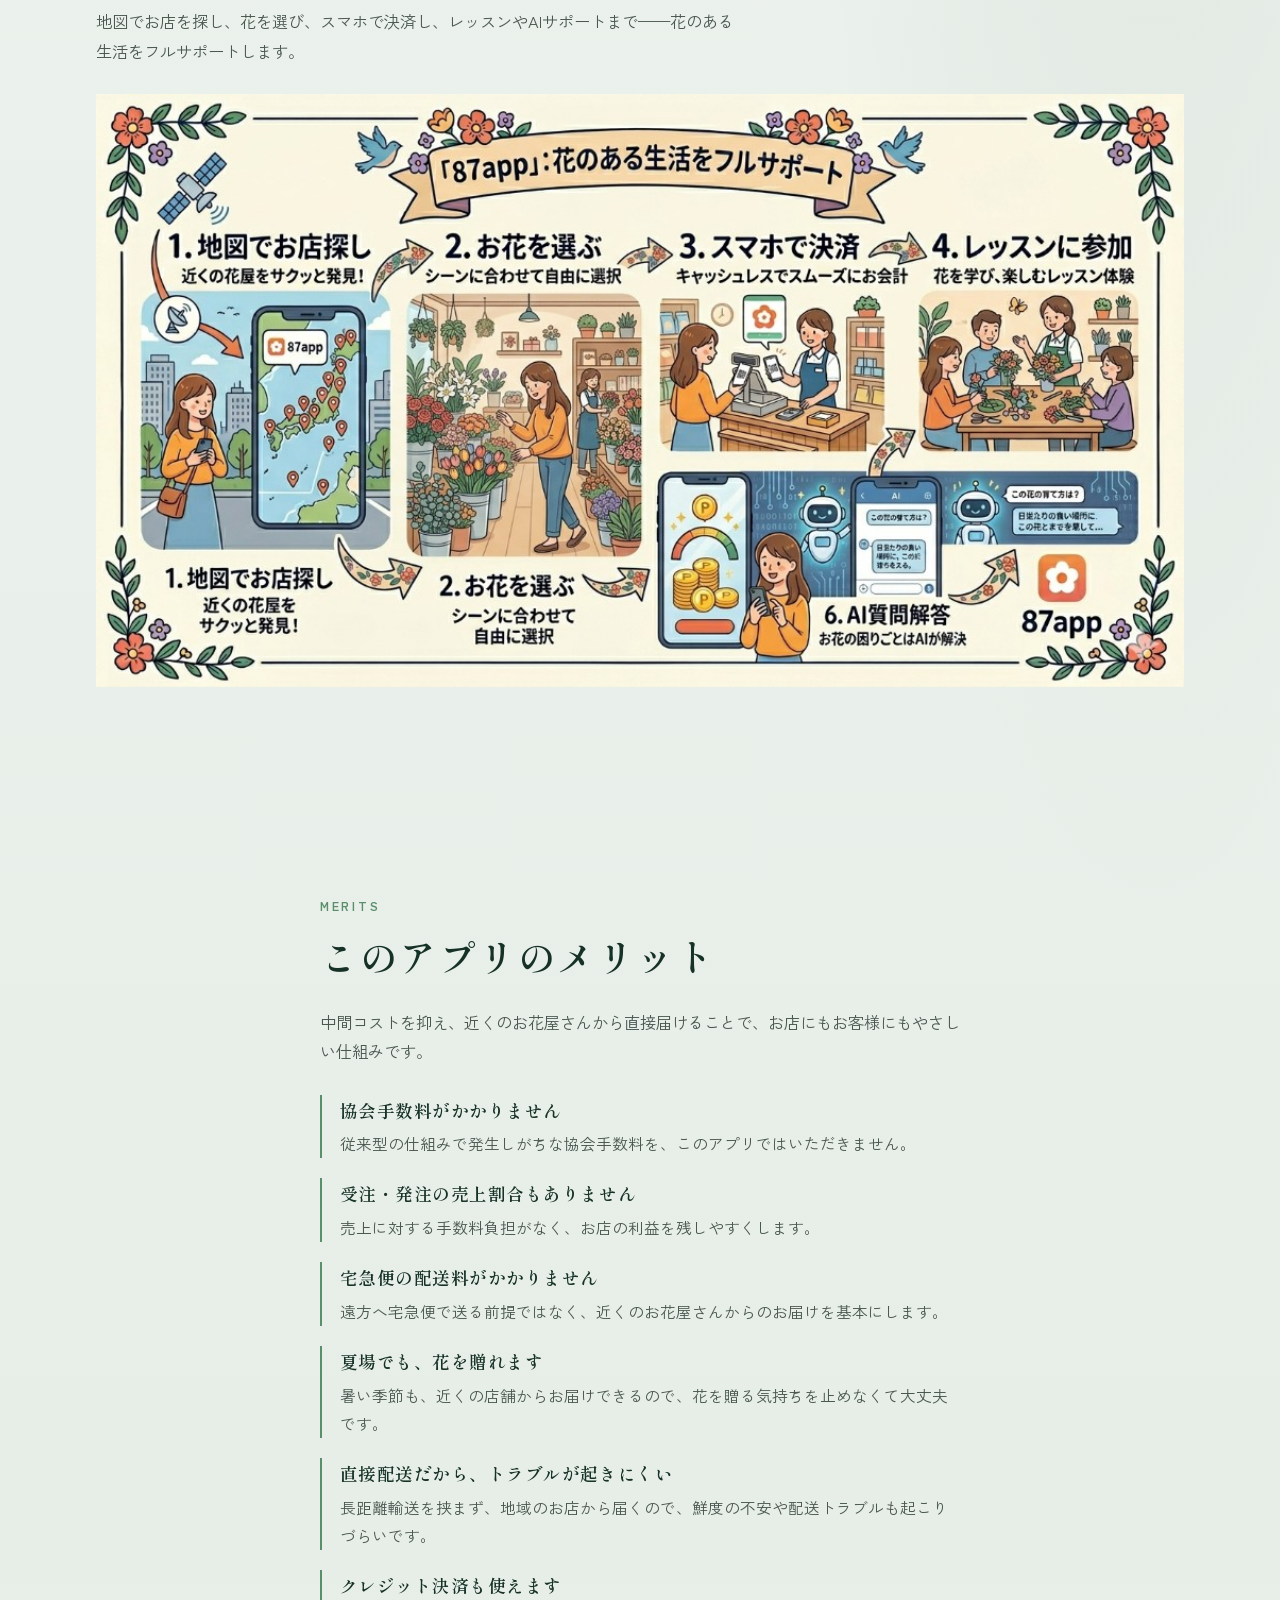
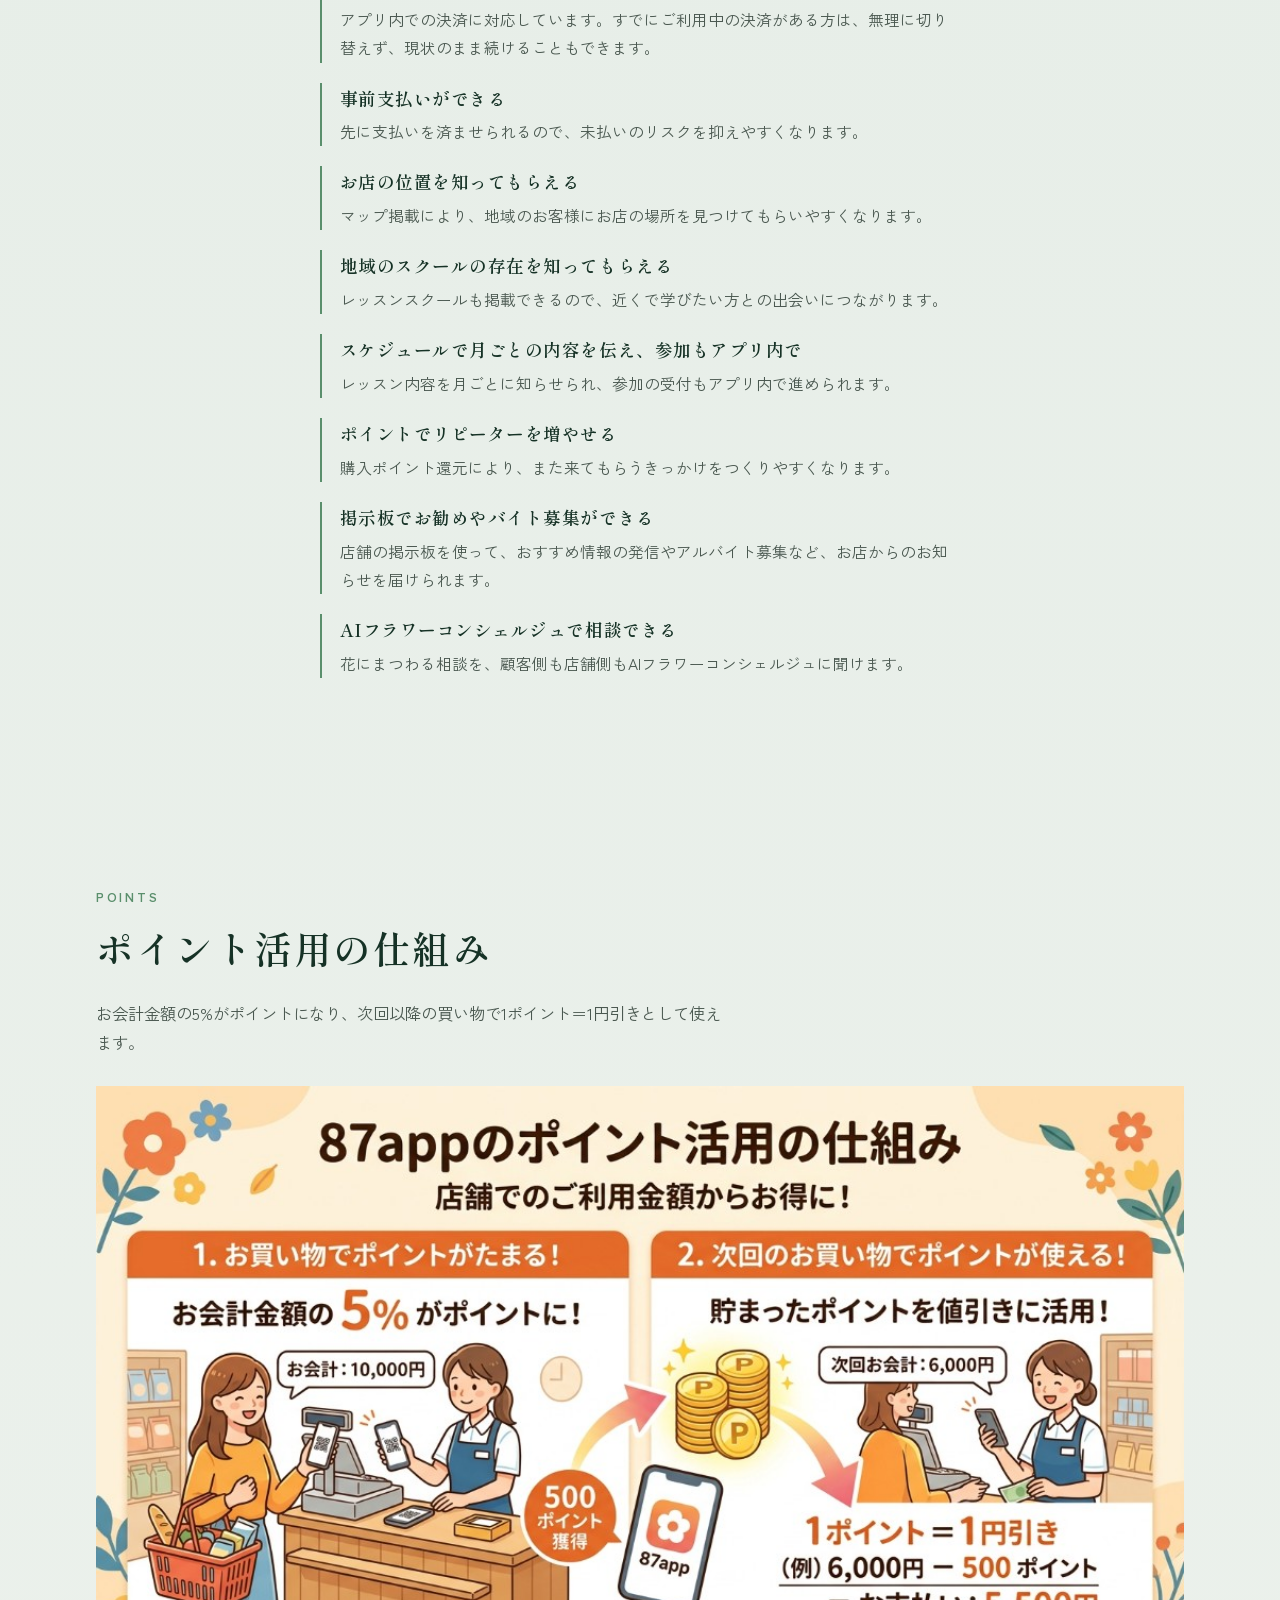
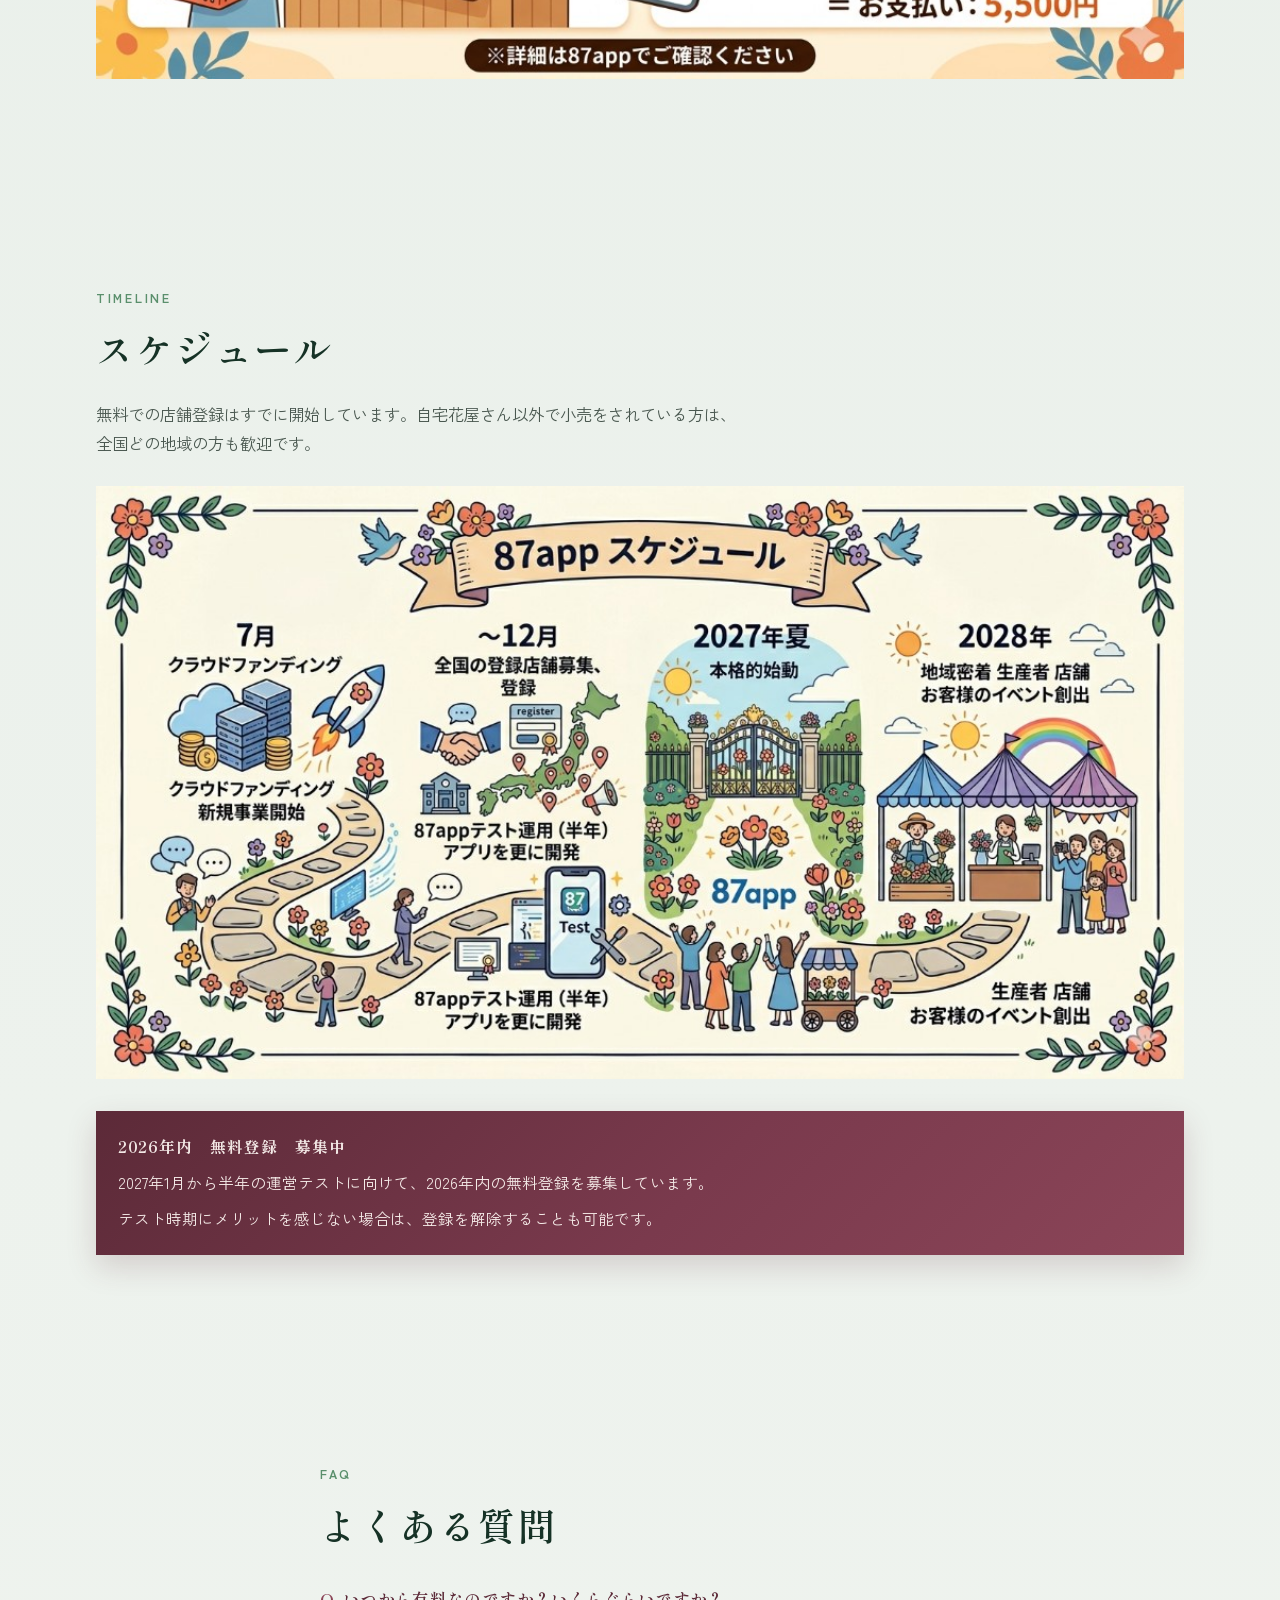
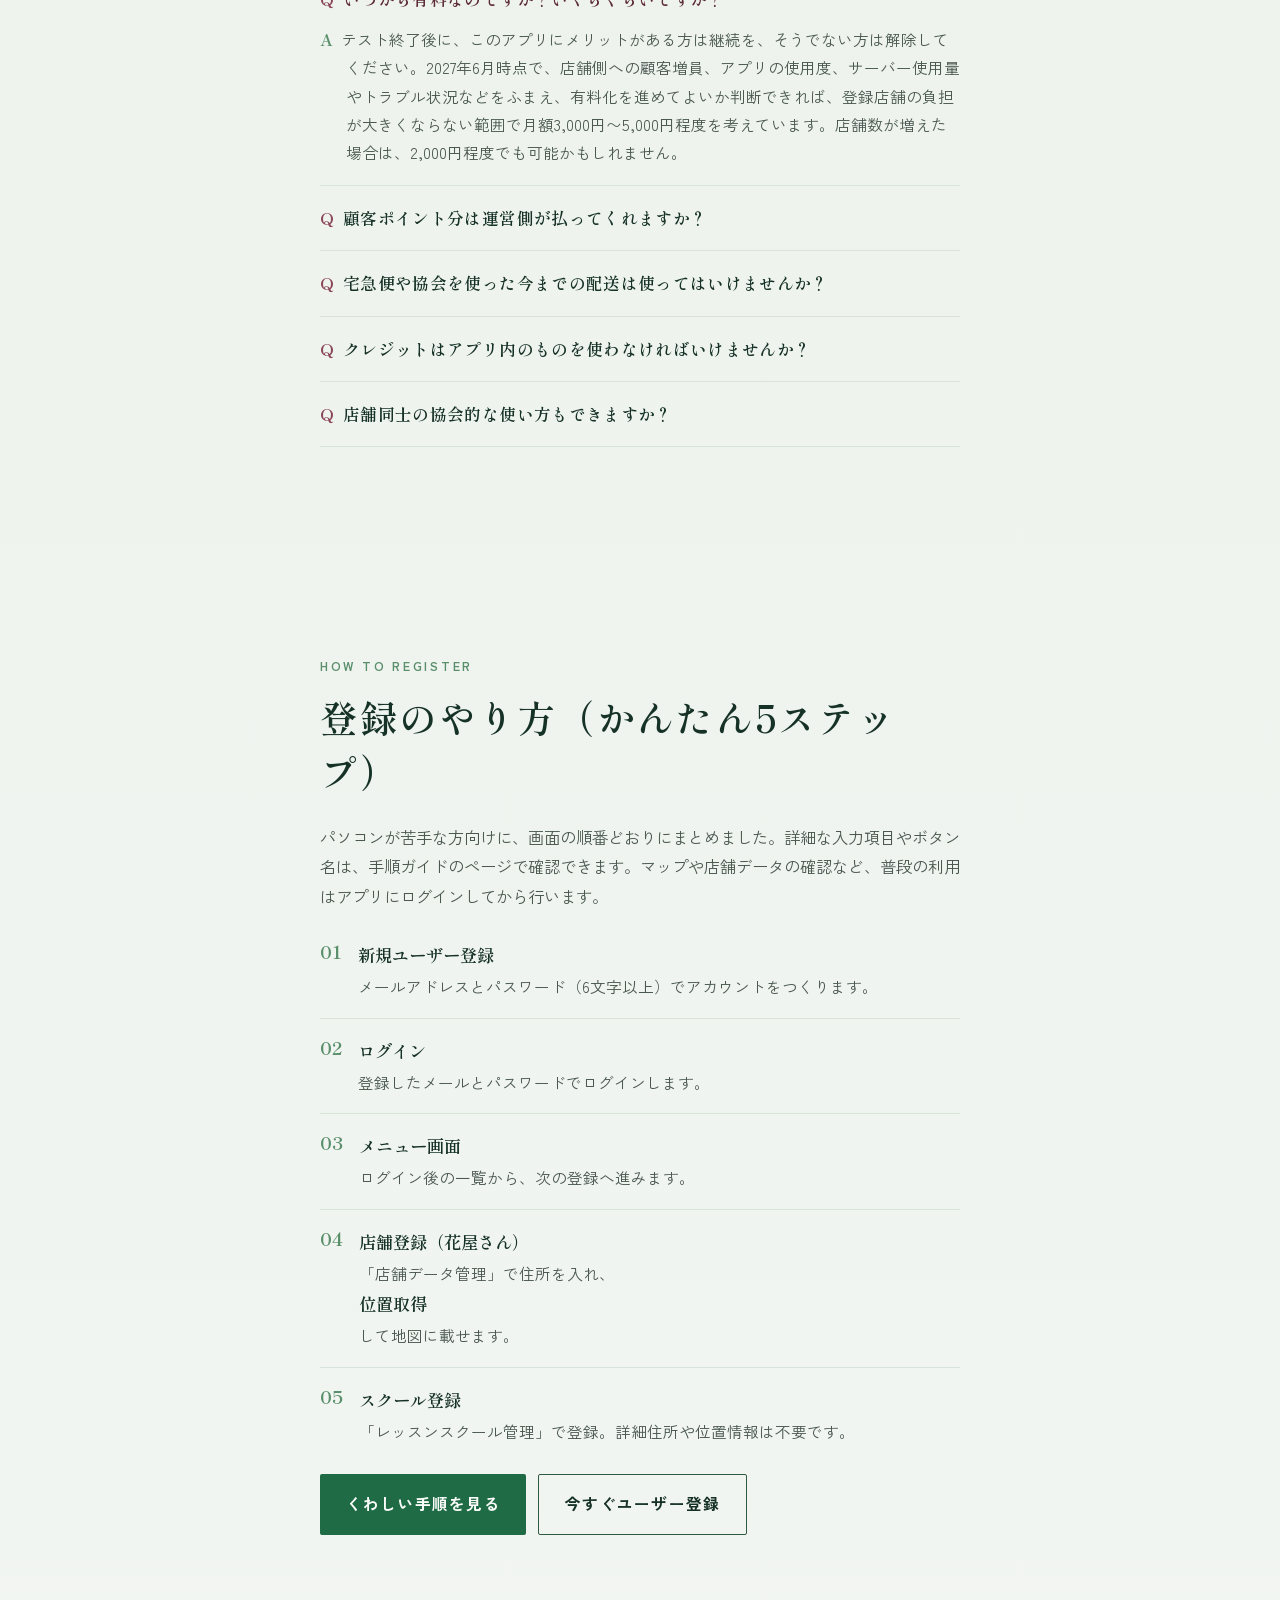
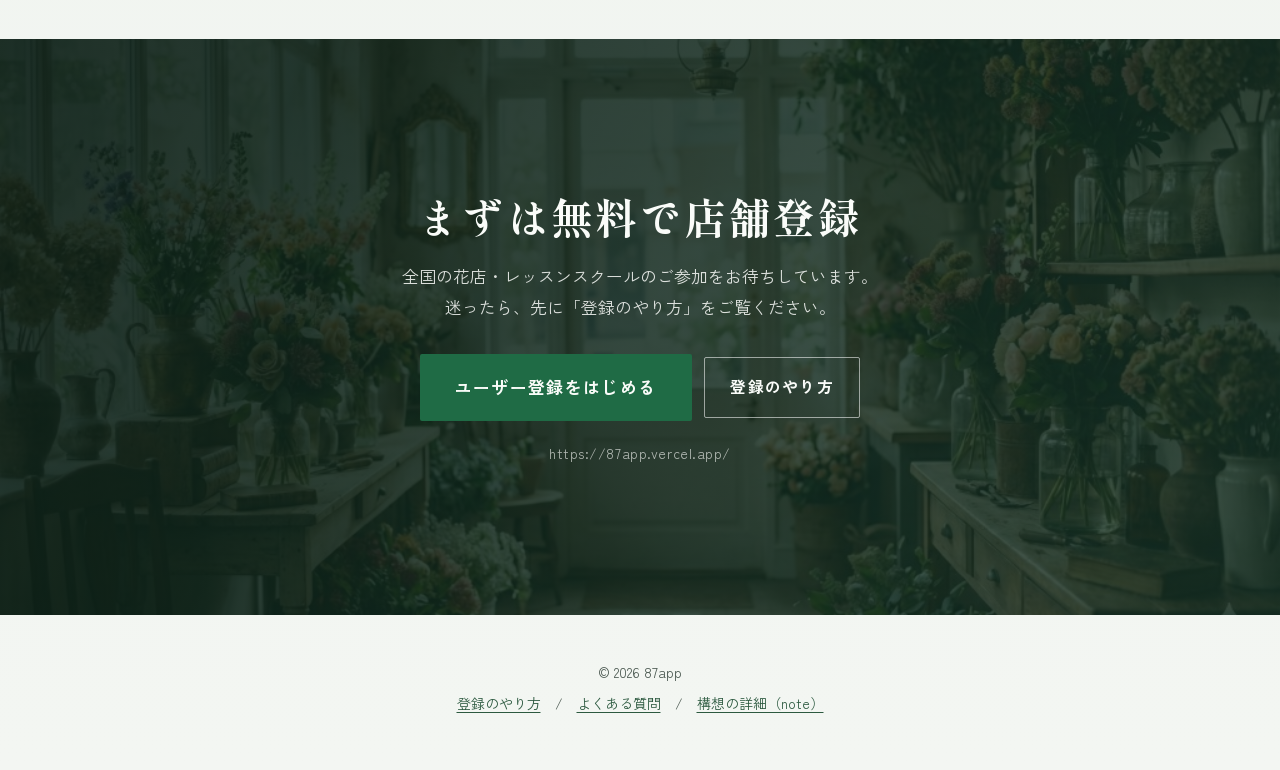
==== commit 77d35b17: "Add app structure and FAQ for store and school owners. Clarify the dual-app model, audience scope, p" ====
--- a/index.html
+++ b/index.html
@@ -200,6 +200,103 @@
       margin-top: 0.55rem;
     }
 
+    .audience-note {
+      margin: 0 0 1.5rem;
+      padding: 0.95rem 1.1rem;
+      border-left: 3px solid #8b4558;
+      background: rgba(139, 69, 88, 0.08);
+      color: #5c2a38;
+      font-size: 0.95rem;
+      font-weight: 700;
+      line-height: 1.7;
+    }
+
+    .structure-flow {
+      list-style: none;
+      margin: 1.75rem 0 0;
+      padding: 0;
+      display: grid;
+      gap: 1rem;
+    }
+
+    .structure-flow li {
+      padding: 1rem 0 1rem 1.1rem;
+      border-left: 2px solid var(--green-soft);
+    }
+
+    .structure-flow strong {
+      display: block;
+      font-family: var(--font-display);
+      font-size: 1.08rem;
+      font-weight: 600;
+      color: var(--green-deep);
+      margin-bottom: 0.3rem;
+      letter-spacing: 0.03em;
+    }
+
+    .structure-flow p {
+      margin: 0;
+      color: var(--ink-soft);
+      font-size: 0.98rem;
+    }
+
+    .faq-list {
+      margin: 1.75rem 0 0;
+      display: grid;
+      gap: 0.85rem;
+    }
+
+    .faq-list details {
+      border-bottom: 1px solid var(--green-mist);
+      padding-bottom: 0.85rem;
+    }
+
+    .faq-list summary {
+      cursor: pointer;
+      font-family: var(--font-display);
+      font-size: 1.05rem;
+      font-weight: 600;
+      color: var(--green-deep);
+      letter-spacing: 0.02em;
+      line-height: 1.55;
+      list-style: none;
+      padding: 0.35rem 0;
+    }
+
+    .faq-list summary::-webkit-details-marker {
+      display: none;
+    }
+
+    .faq-list summary::before {
+      content: "Q";
+      display: inline-block;
+      margin-right: 0.55rem;
+      color: #8b4558;
+      font-weight: 700;
+    }
+
+    .faq-list details[open] summary {
+      color: #5c2a38;
+    }
+
+    .faq-list .faq-a {
+      margin: 0.55rem 0 0.25rem;
+      padding-left: 1.6rem;
+      color: var(--ink-soft);
+      font-size: 0.98rem;
+      line-height: 1.8;
+    }
+
+    .faq-list .faq-a::before {
+      content: "A";
+      display: inline-block;
+      margin-right: 0.55rem;
+      margin-left: -1.6rem;
+      color: var(--green-soft);
+      font-family: var(--font-display);
+      font-weight: 700;
+    }
+
     /* —— Vision —— */
     .vision {
       background:
@@ -575,6 +672,27 @@
       </div>
     </section>
 
+    <section class="section" id="structure">
+      <div class="reveal">
+        <p class="section__label">Structure</p>
+        <h2 class="section__title">基本的なアプリ構造</h2>
+        <p class="audience-note">このサイトはお客様向けではありません。店舗やスクールをお持ちでない方には、案内しないでください。</p>
+        <div class="section__body">
+          <p>87appは、<strong>店舗・スクール側の登録管理アプリ</strong>と<strong>顧客側アプリ</strong>の連携で成り立っています。</p>
+        </div>
+        <ul class="structure-flow">
+          <li>
+            <strong>店舗側で登録する</strong>
+            <p>店舗情報を登録すると、そのデータが顧客側アプリの地図などに反映されます。</p>
+          </li>
+          <li>
+            <strong>スクール側で顧客コードを登録する</strong>
+            <p>スクールのアプリに顧客コードを登録すると、そのスクールのレッスンやスケジュールが、登録された顧客側アプリに反映されます。</p>
+          </li>
+        </ul>
+      </div>
+    </section>
+
     <section class="section section--figure" id="service">
       <div class="reveal">
         <p class="section__label">Service</p>
@@ -683,6 +801,35 @@
       </div>
     </section>
 
+    <section class="section" id="faq">
+      <div class="reveal">
+        <p class="section__label">FAQ</p>
+        <h2 class="section__title">よくある質問</h2>
+        <div class="faq-list">
+          <details open>
+            <summary>いつから有料なのですか？いくらぐらいですか？</summary>
+            <p class="faq-a">テスト終了後に、このアプリにメリットがある方は継続を、そうでない方は解除してください。2027年6月時点で、店舗側への顧客増員、アプリの使用度、サーバー使用量やトラブル状況などをふまえ、有料化を進めてよいか判断できれば、登録店舗の負担が大きくならない範囲で月額3,000円〜5,000円程度を考えています。店舗数が増えた場合は、2,000円程度でも可能かもしれません。</p>
+          </details>
+          <details>
+            <summary>顧客ポイント分は運営側が払ってくれますか？</summary>
+            <p class="faq-a">顧客ポイントはリピーターを増やすためのものです。イメージとしては、毎週1,000円お買い上げのお客様を10人増やすことを第一段階と考えています。月40,000円の売上が増えれば、ポイント分もアプリ手数料も負担が少なく、プラスが大きいと考えています。</p>
+          </details>
+          <details>
+            <summary>宅急便や協会を使った今までの配送は使ってはいけませんか？</summary>
+            <p class="faq-a">いつも通りで構いません。「そのお店の花でなければ」というお客様もいます。宅急便を使うこと、手数料を払って協会を使うことも問題ありません。アプリはあくまで販売のツールです。夏場も花を送っていただきたいこと、お客様が花屋を選び花にこだわることが大事だと考えています。</p>
+          </details>
+          <details>
+            <summary>クレジットはアプリ内のものを使わなければいけませんか？</summary>
+            <p class="faq-a">すでにSquareやSTORESを導入されている方も多いでしょう。顧客管理にもつながっていて、いまさら切り替えないのは手間です。アプリ内クレジットは、まだ決済手段がない方の支払いを助けるためのもので、未入金リスクを減らしたい方や、ポップアップストアなどをされる方が使えるイメージです。ネット環境があり、相手がアプリを入れていれば使えます。ただしポイント管理のため、アプリ内で現金決済をしてから通常レジ決済をしてください。そうしないとポイントがつきません。</p>
+          </details>
+          <details>
+            <summary>店舗同士の協会的な使い方もできますか？</summary>
+            <p class="faq-a">宅急便ではなく、お花屋さんでイメージを聞いて花屋を探し、頼むことも可能です。発注・受注手数料などは先方とお話ししてください。胡蝶蘭やスタンドなどを含め、大きな金額を取ることは受注先の仕事のポテンシャルを小さくします。お互い納得いく範囲で決めてください。運営側は手数料の金額設定には関与しません。</p>
+          </details>
+        </div>
+      </div>
+    </section>
+
     <section class="section" id="howto">
       <div class="reveal">
         <p class="section__label">How to register</p>
@@ -748,7 +895,7 @@
 
   <footer>
     <p>&copy; 2026 87app</p>
-    <p><a href="guide.html">登録のやり方</a>　/　<a href="https://note.com/bloemism/n/n37db7ee7c85d" target="_blank" rel="noopener noreferrer">構想の詳細（note）</a></p>
+    <p><a href="guide.html">登録のやり方</a>　/　<a href="#faq">よくある質問</a>　/　<a href="https://note.com/bloemism/n/n37db7ee7c85d" target="_blank" rel="noopener noreferrer">構想の詳細（note）</a></p>
   </footer>
 
   <script>
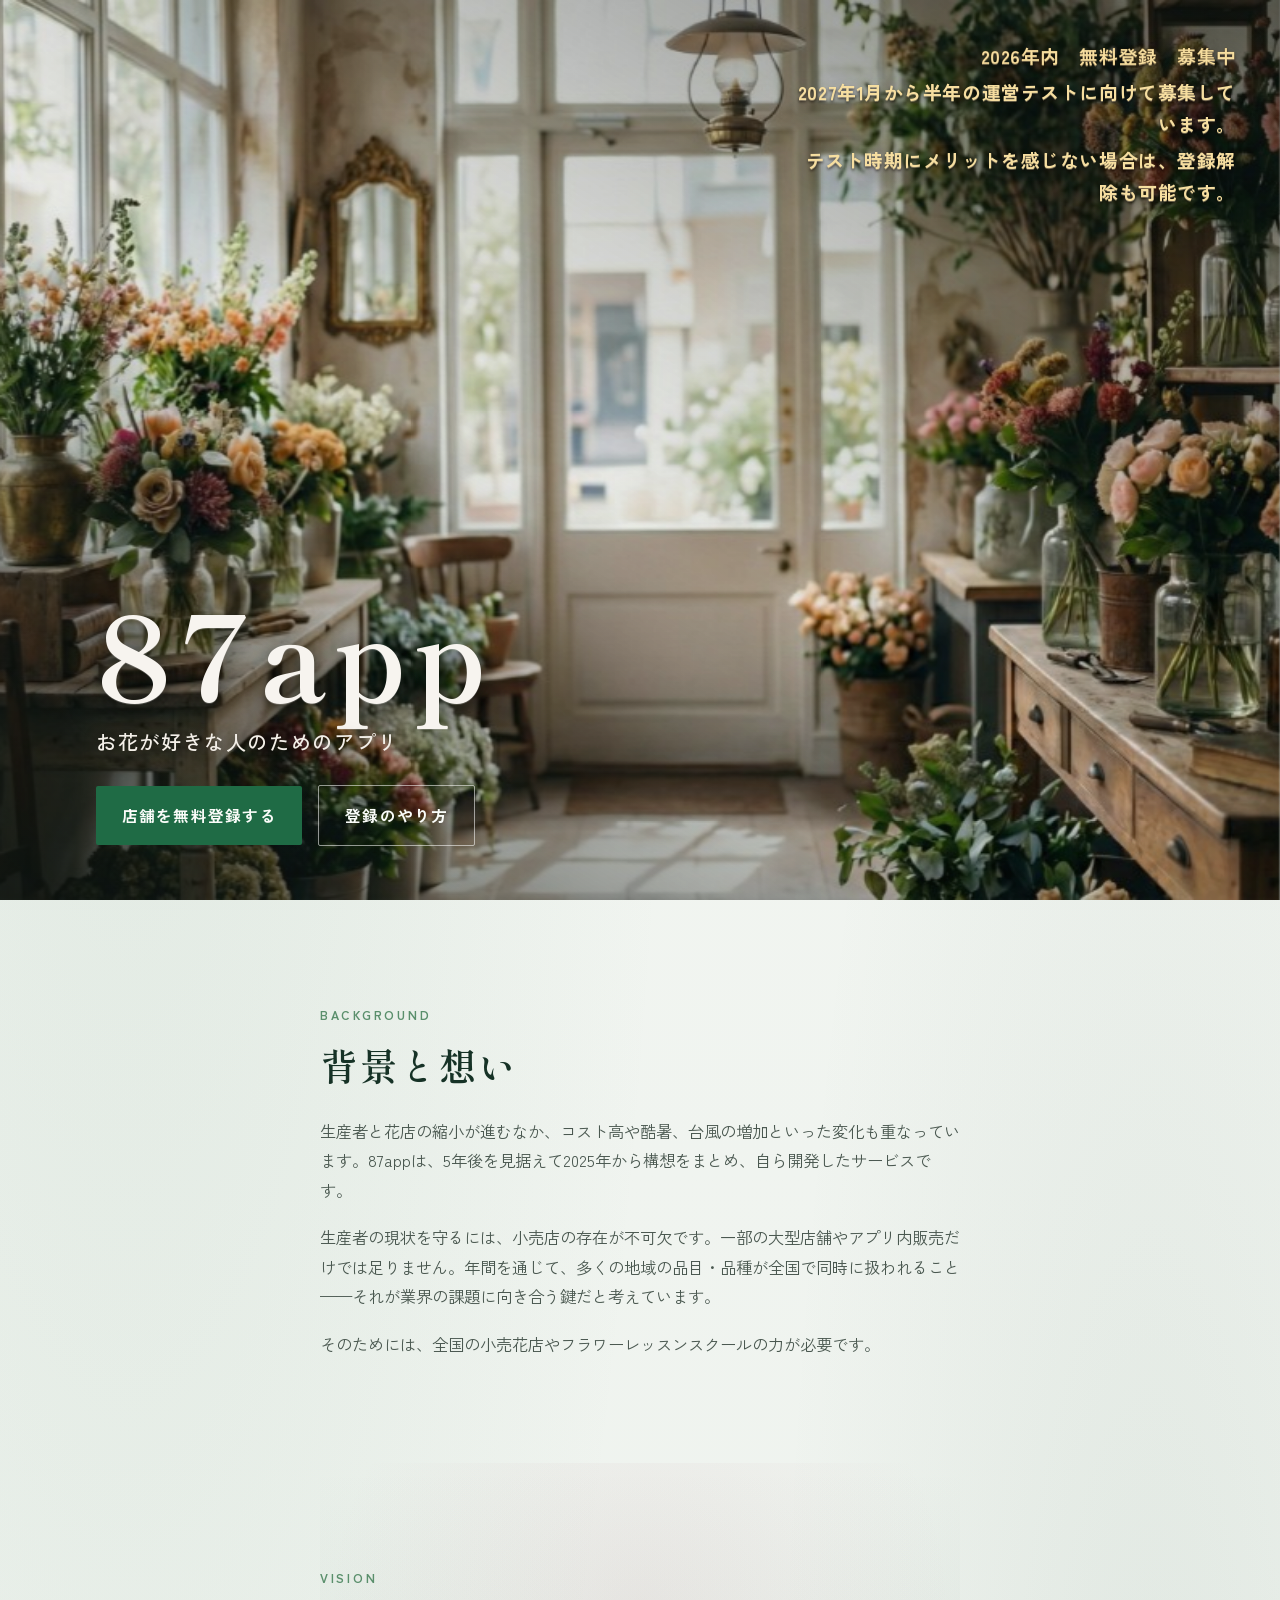
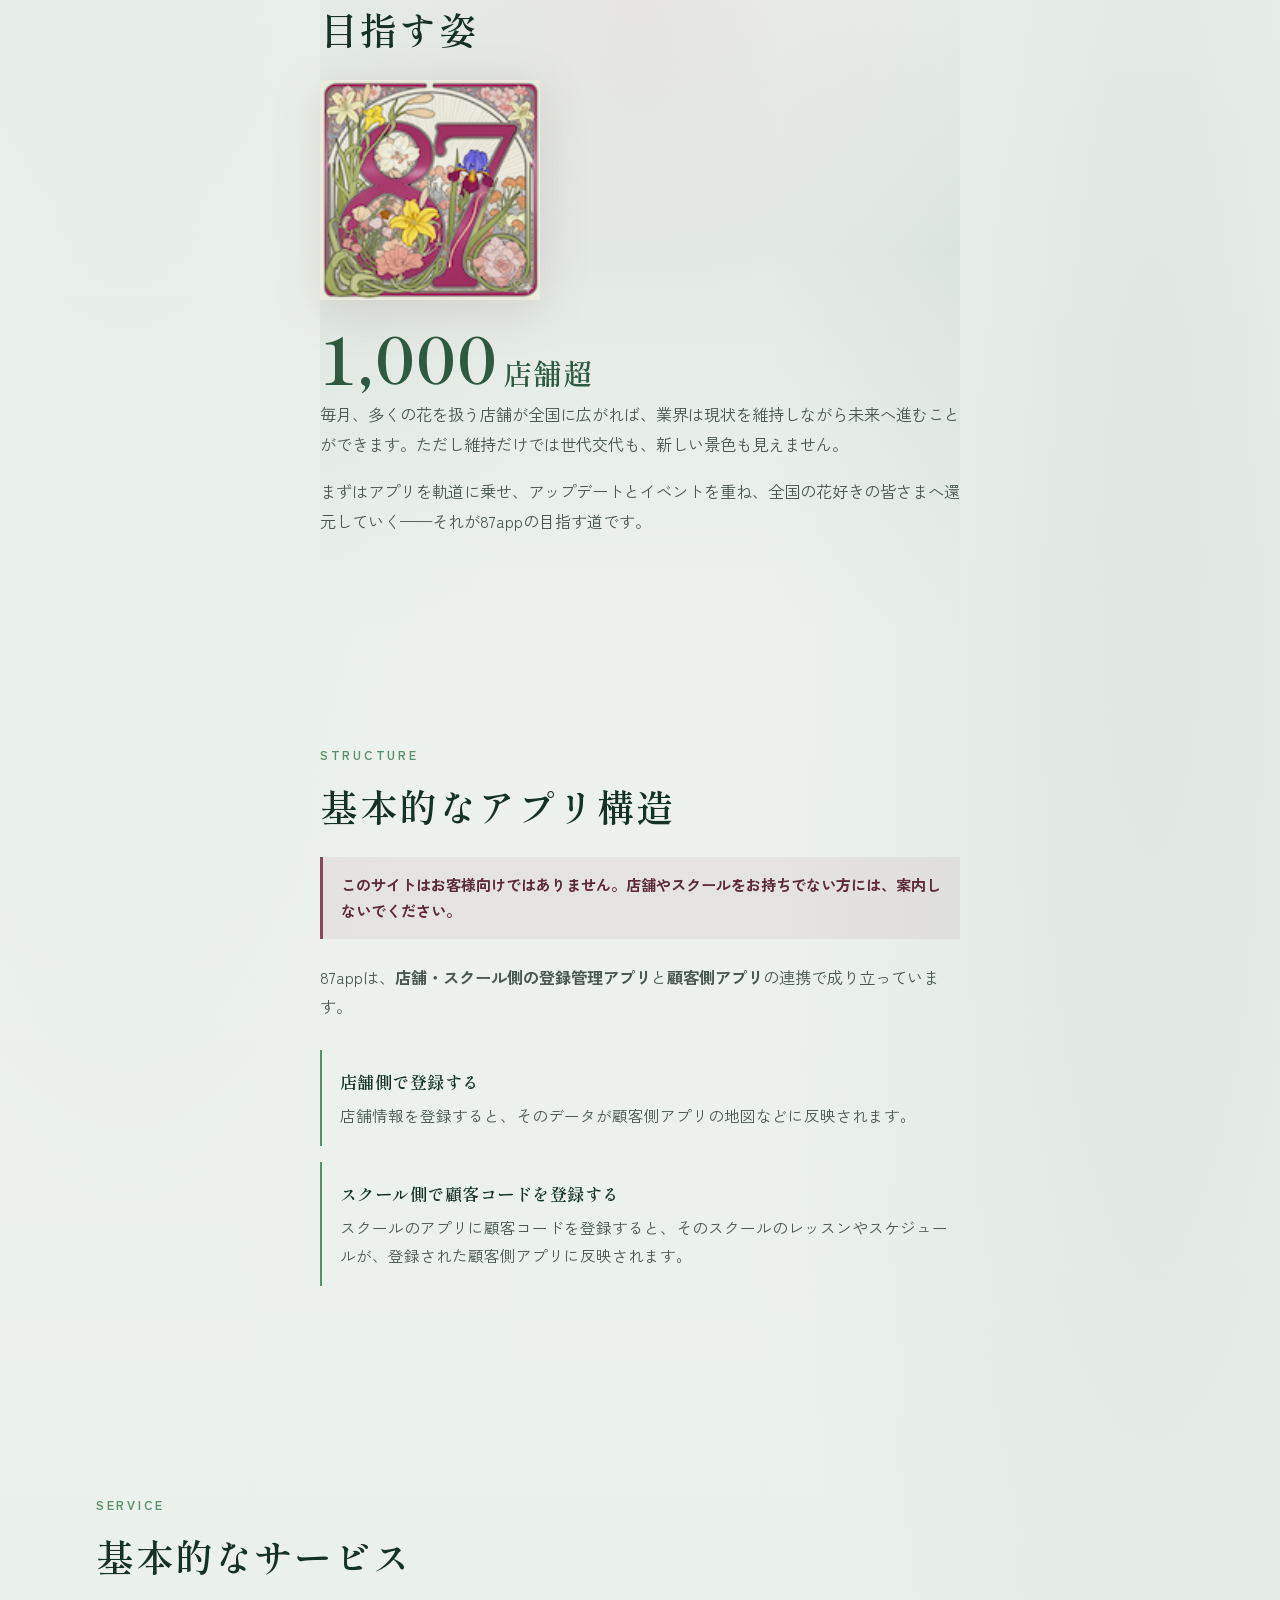
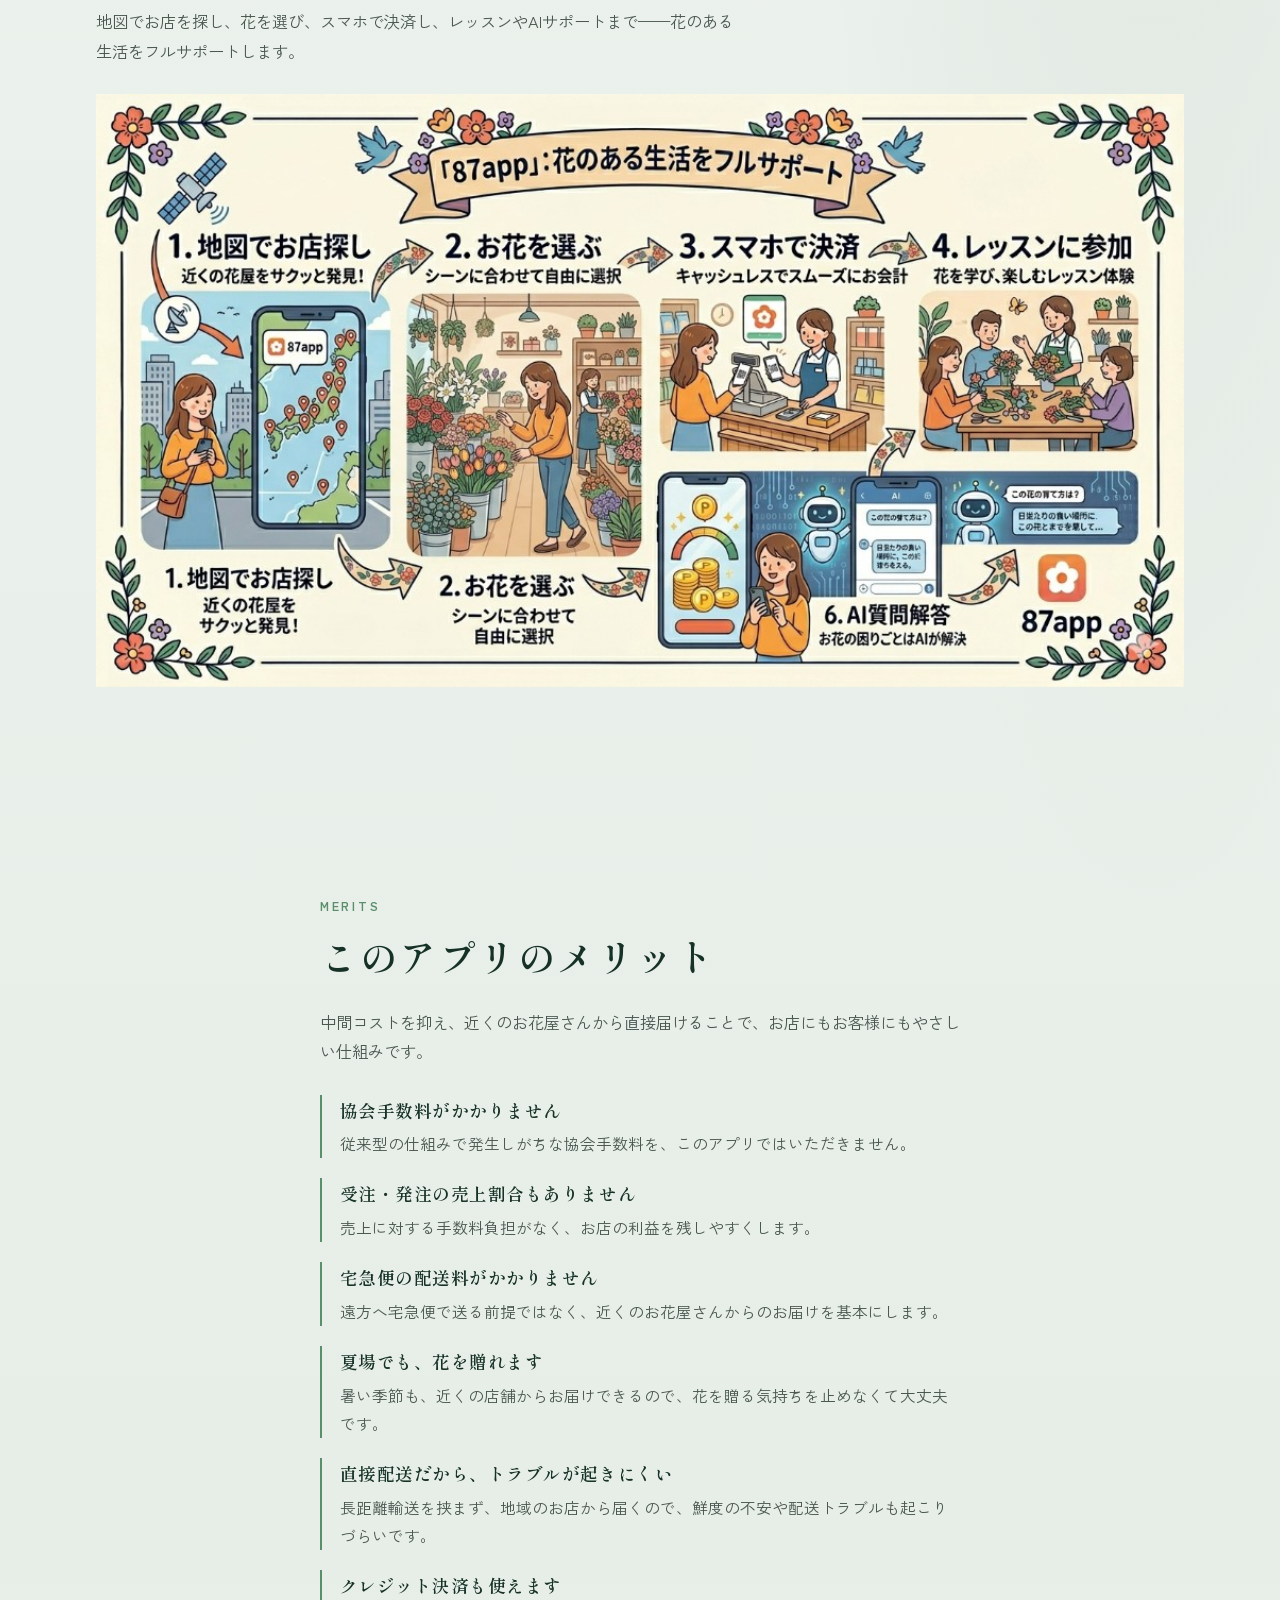
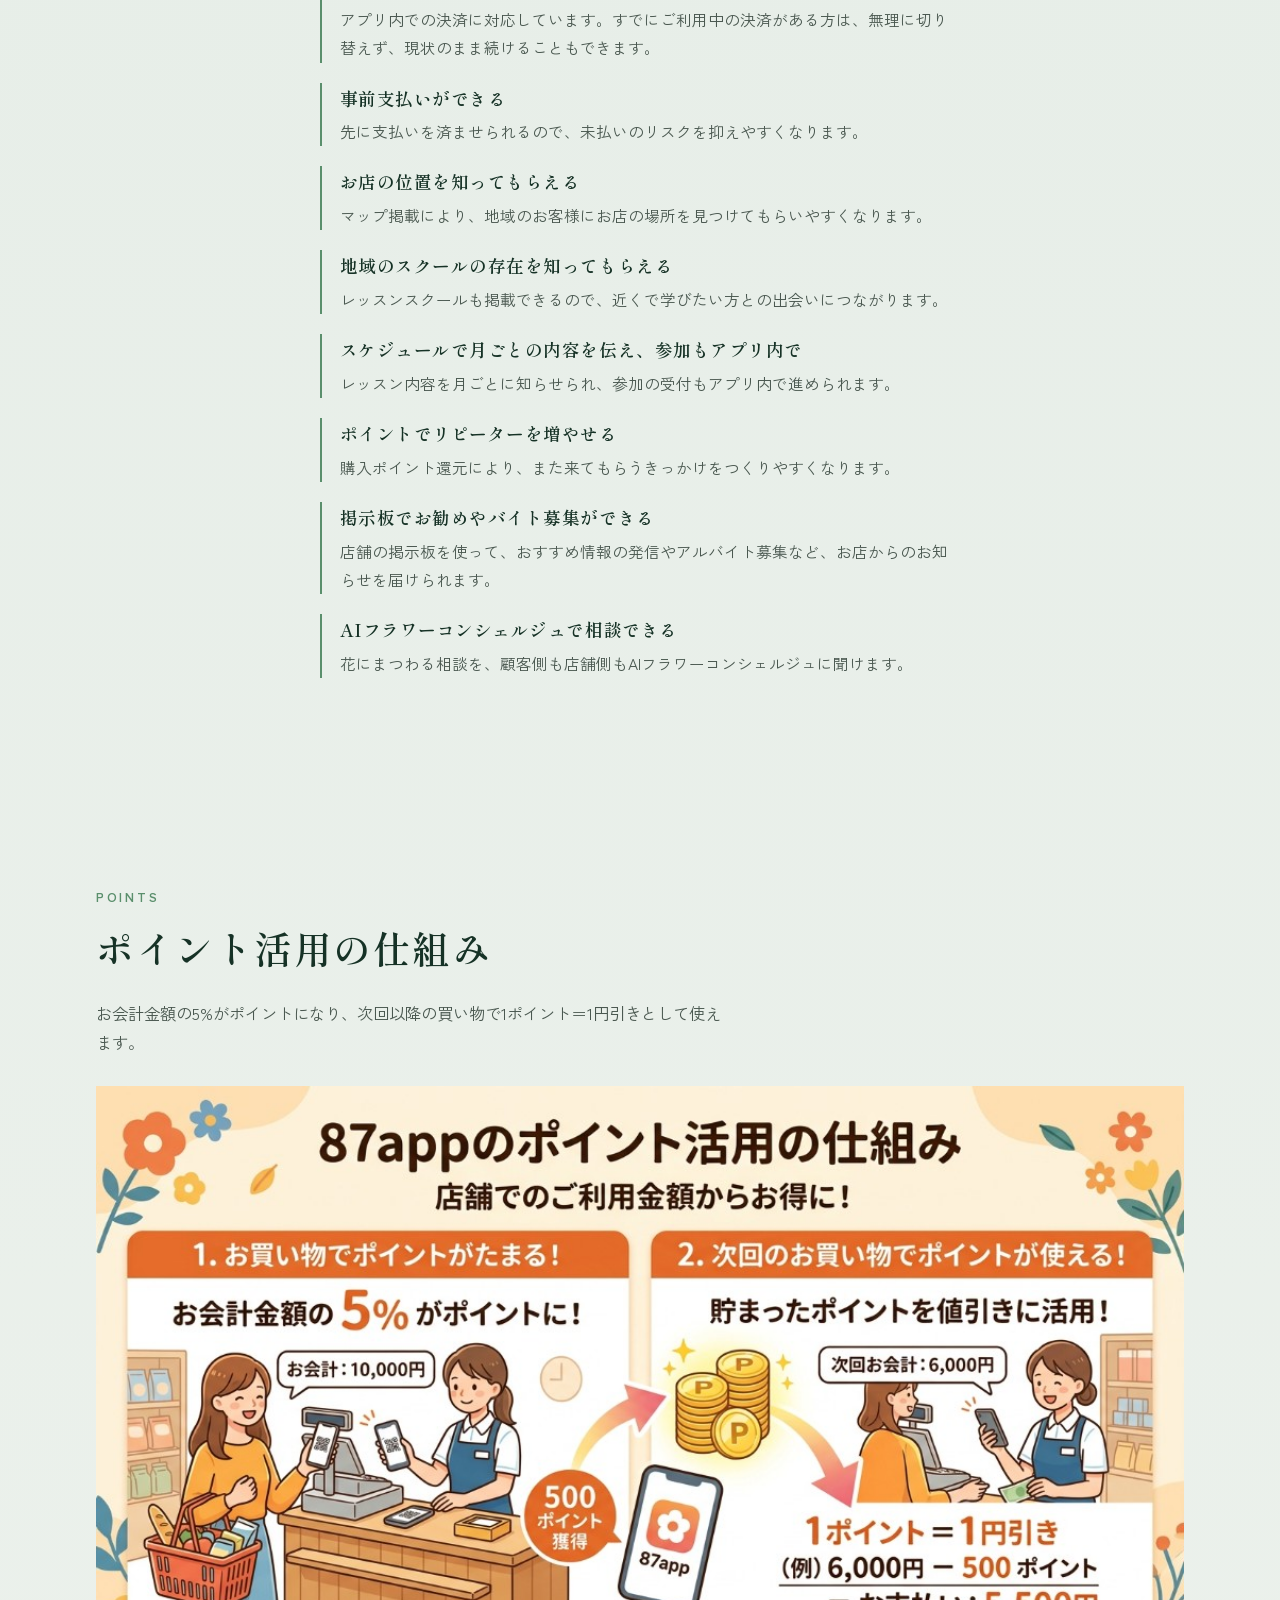
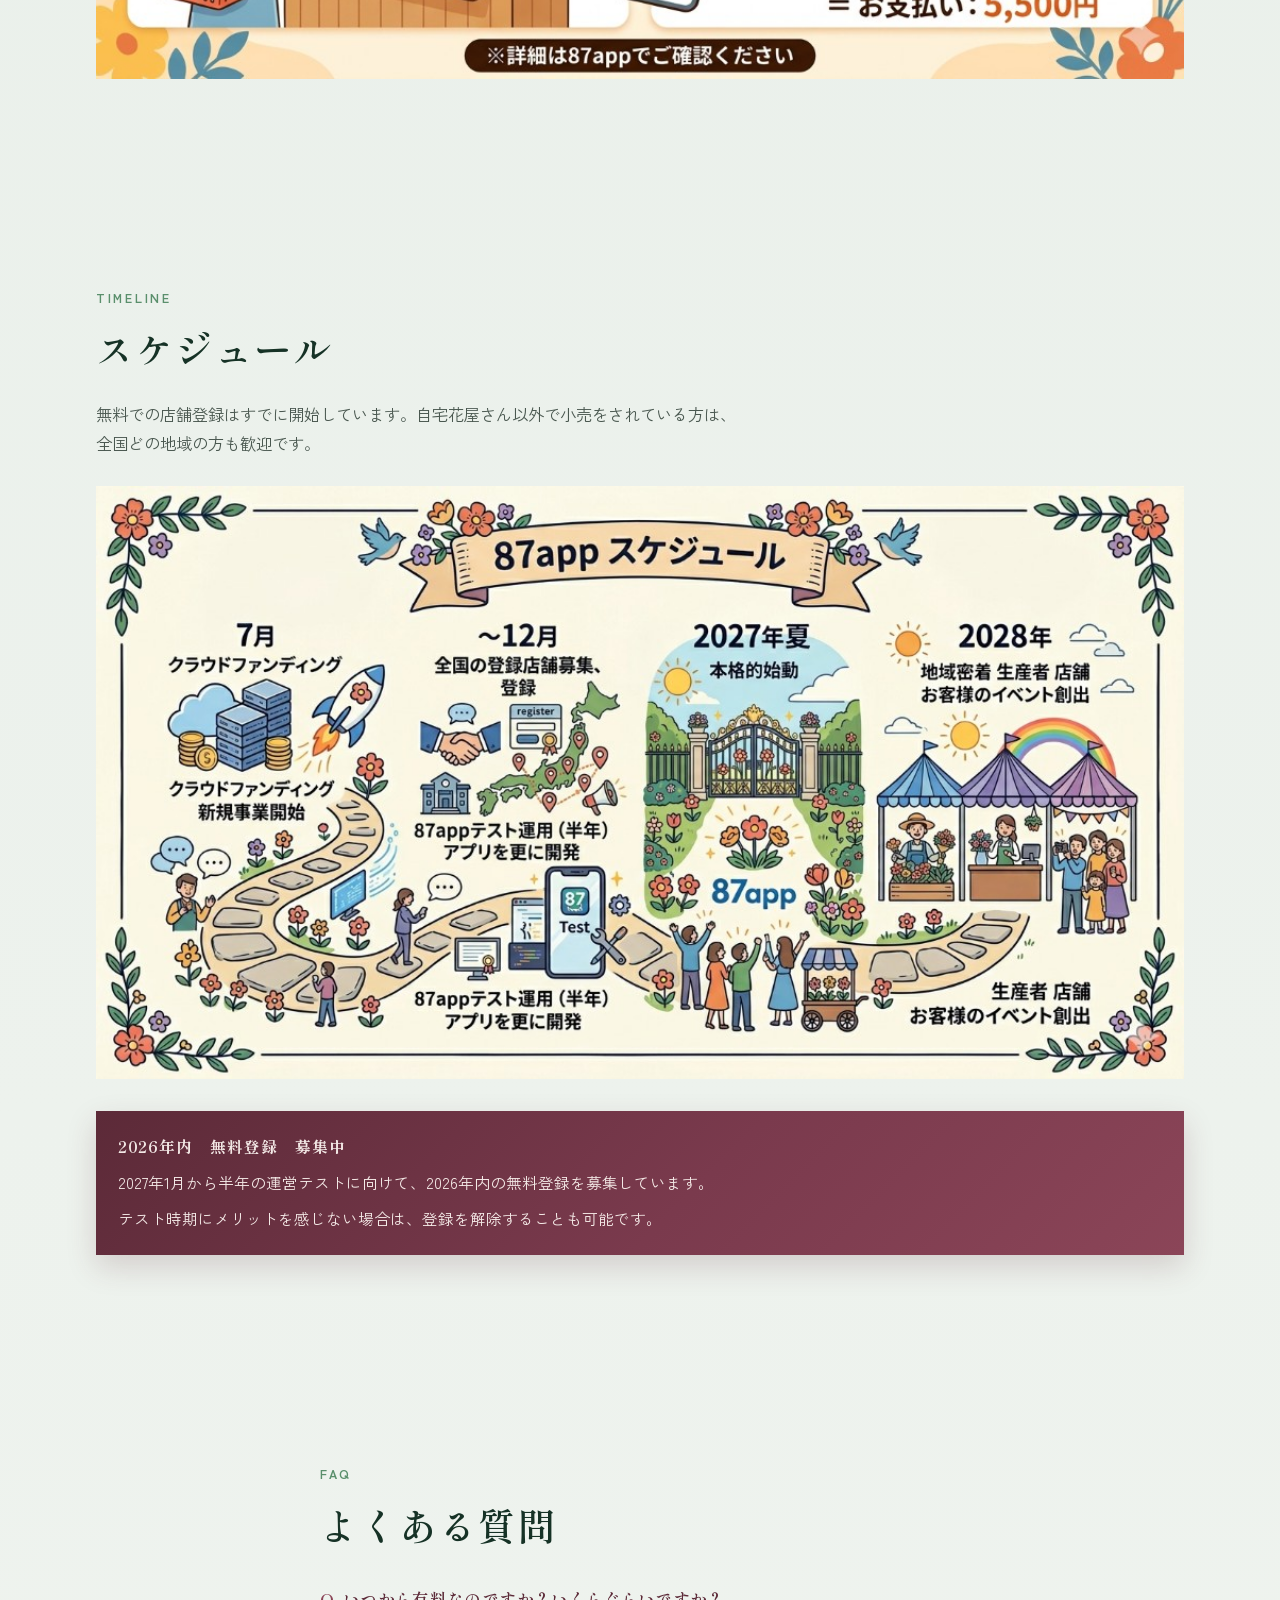
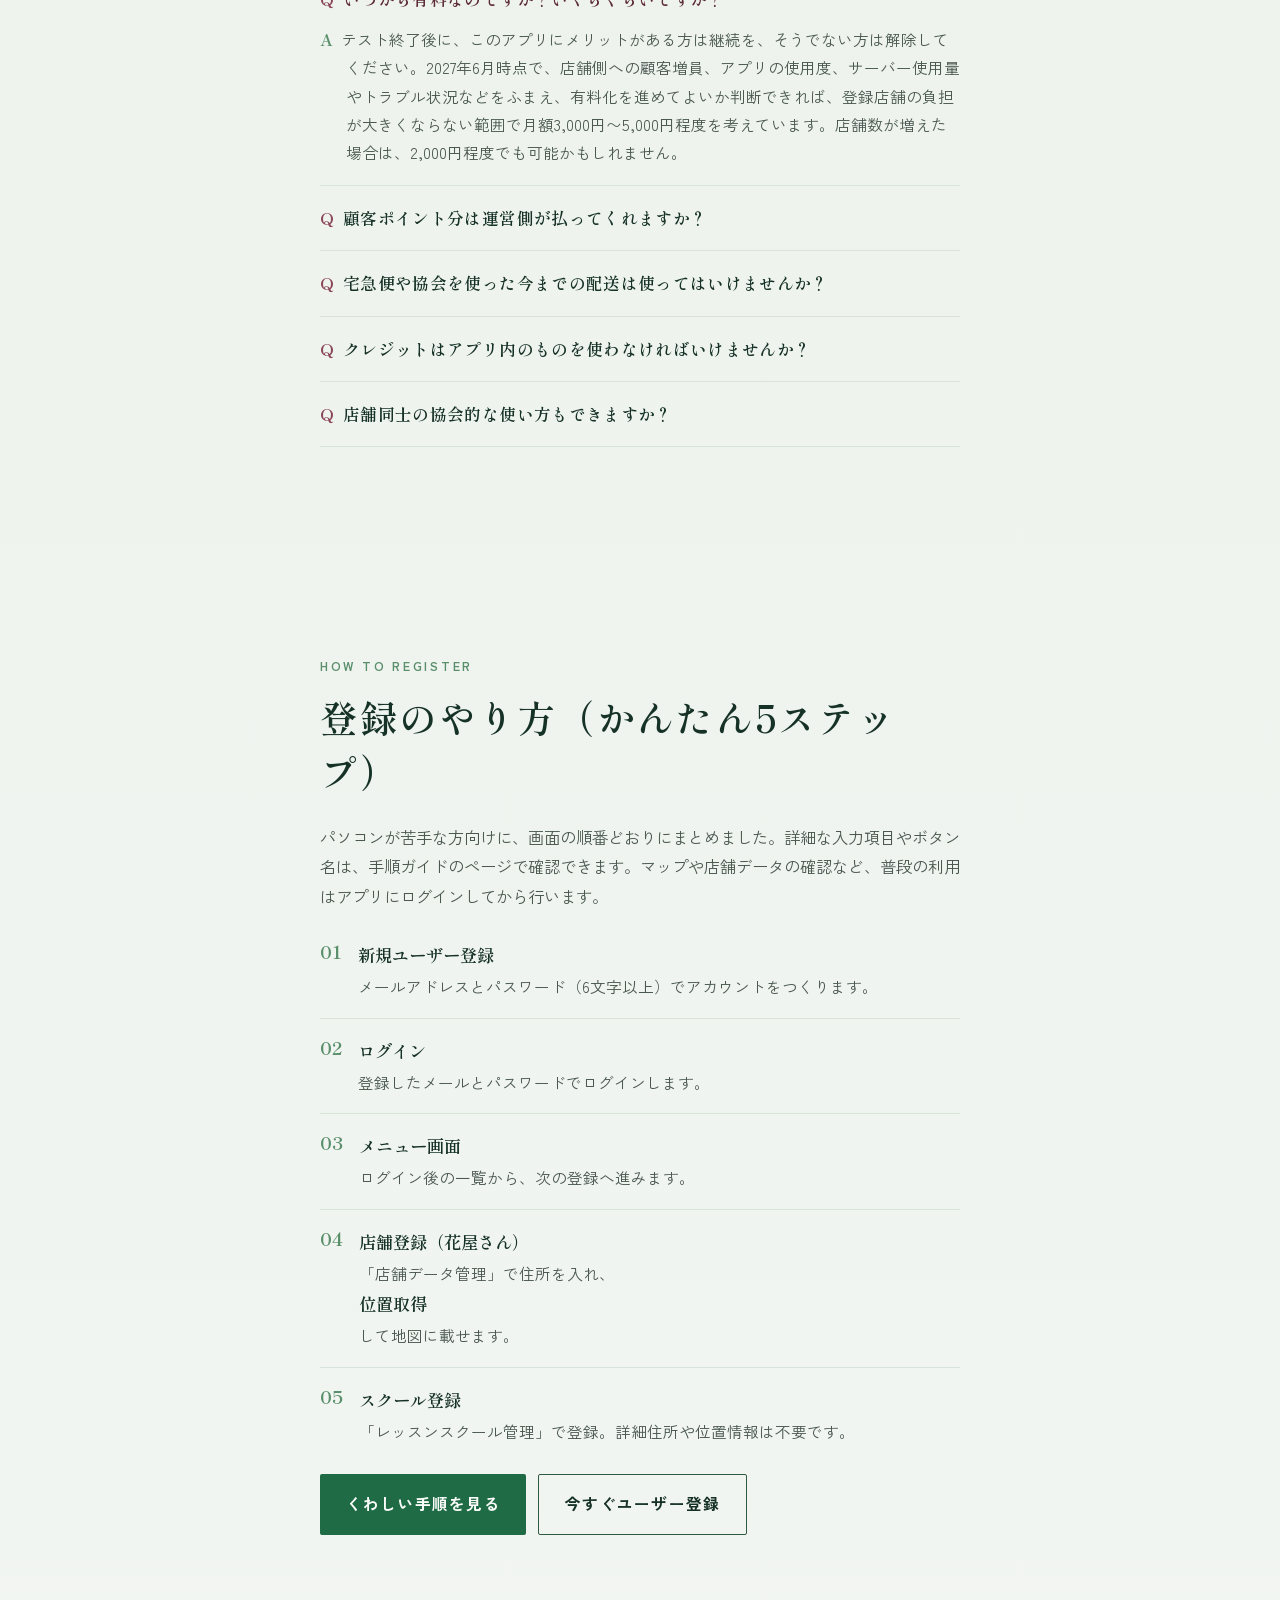
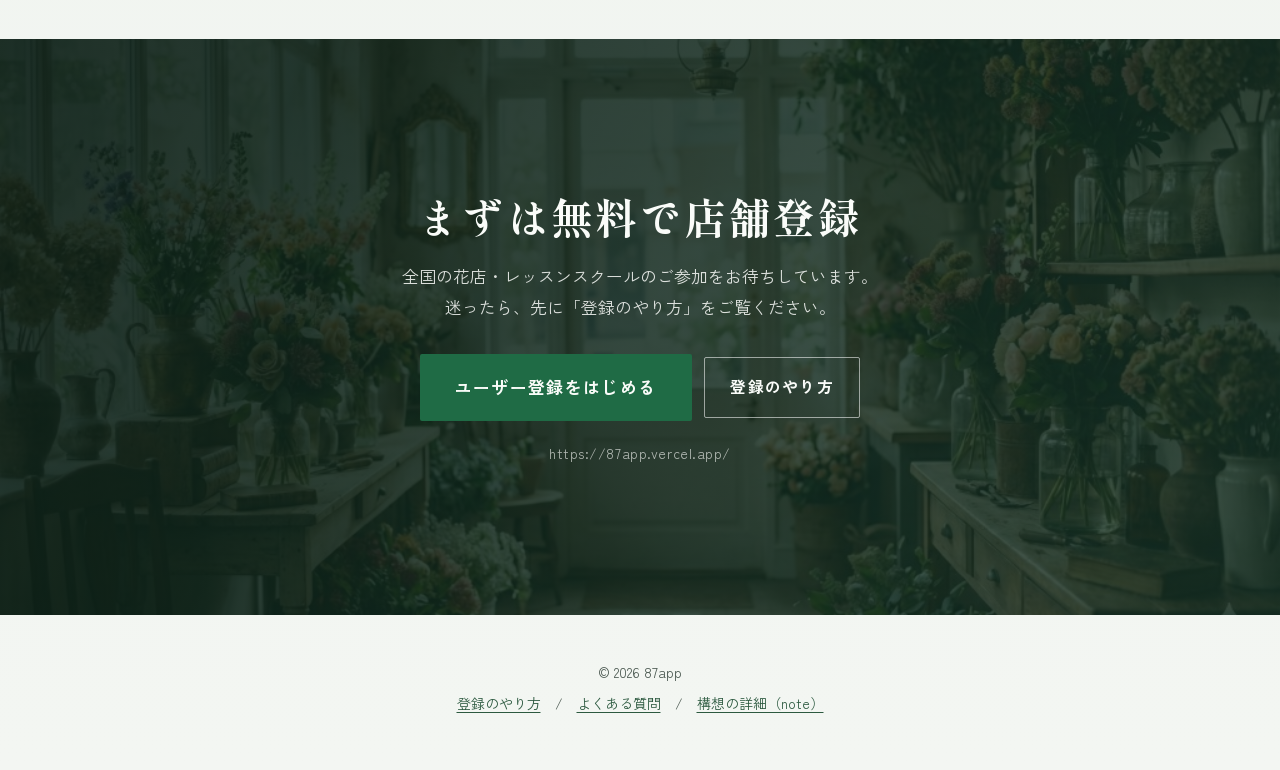
==== commit 93e82a09: "Fix FAQ wording about switching existing card payments. Clarify that changing away from current proc" ====
--- a/index.html
+++ b/index.html
@@ -820,7 +820,7 @@
           </details>
           <details>
             <summary>クレジットはアプリ内のものを使わなければいけませんか？</summary>
-            <p class="faq-a">すでにSquareやSTORESを導入されている方も多いでしょう。顧客管理にもつながっていて、いまさら切り替えないのは手間です。アプリ内クレジットは、まだ決済手段がない方の支払いを助けるためのもので、未入金リスクを減らしたい方や、ポップアップストアなどをされる方が使えるイメージです。ネット環境があり、相手がアプリを入れていれば使えます。ただしポイント管理のため、アプリ内で現金決済をしてから通常レジ決済をしてください。そうしないとポイントがつきません。</p>
+            <p class="faq-a">すでにSquareやSTORESを導入されている方も多いでしょう。顧客管理にもつながっていて、いまさら切り替えるのは手間です。アプリ内クレジットは、まだ決済手段がない方の支払いを助けるためのもので、未入金リスクを減らしたい方や、ポップアップストアなどをされる方が使えるイメージです。ネット環境があり、相手がアプリを入れていれば使えます。ただしポイント管理のため、アプリ内で現金決済をしてから通常レジ決済をしてください。そうしないとポイントがつきません。</p>
           </details>
           <details>
             <summary>店舗同士の協会的な使い方もできますか？</summary>
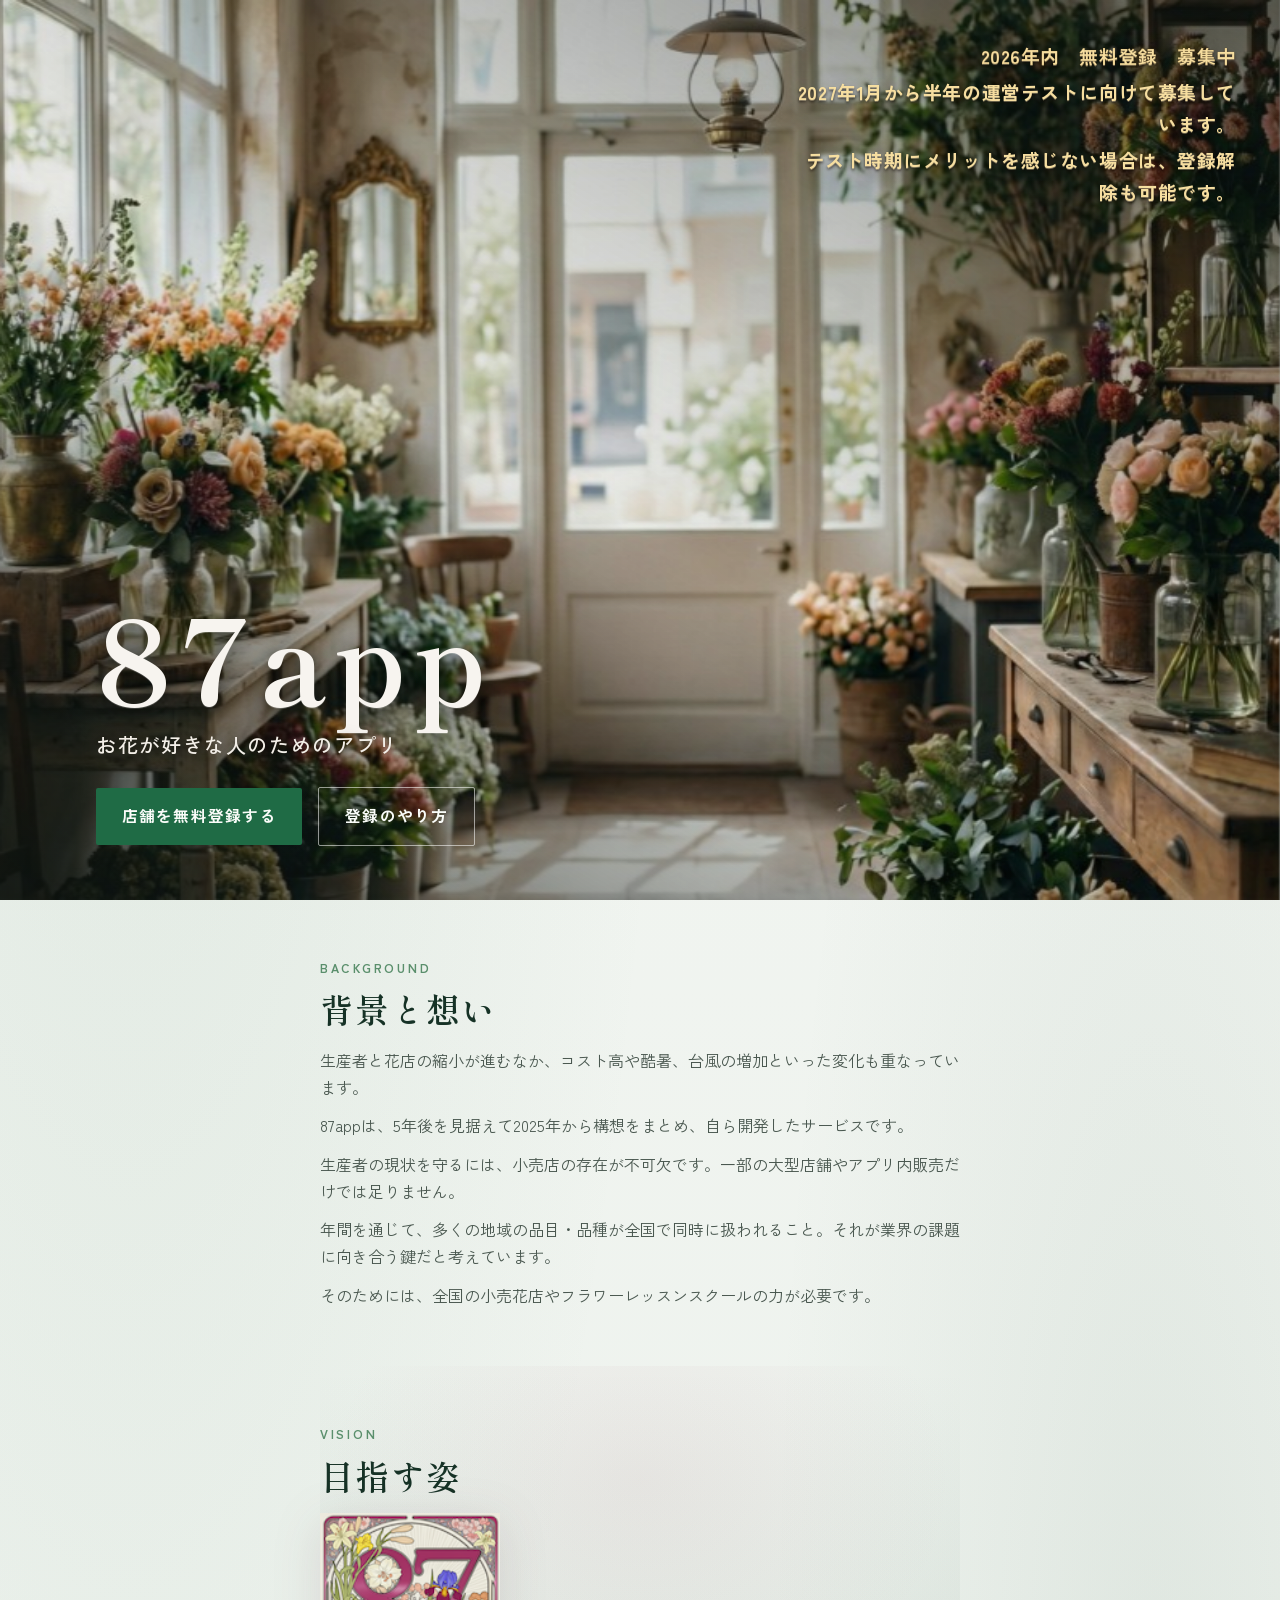
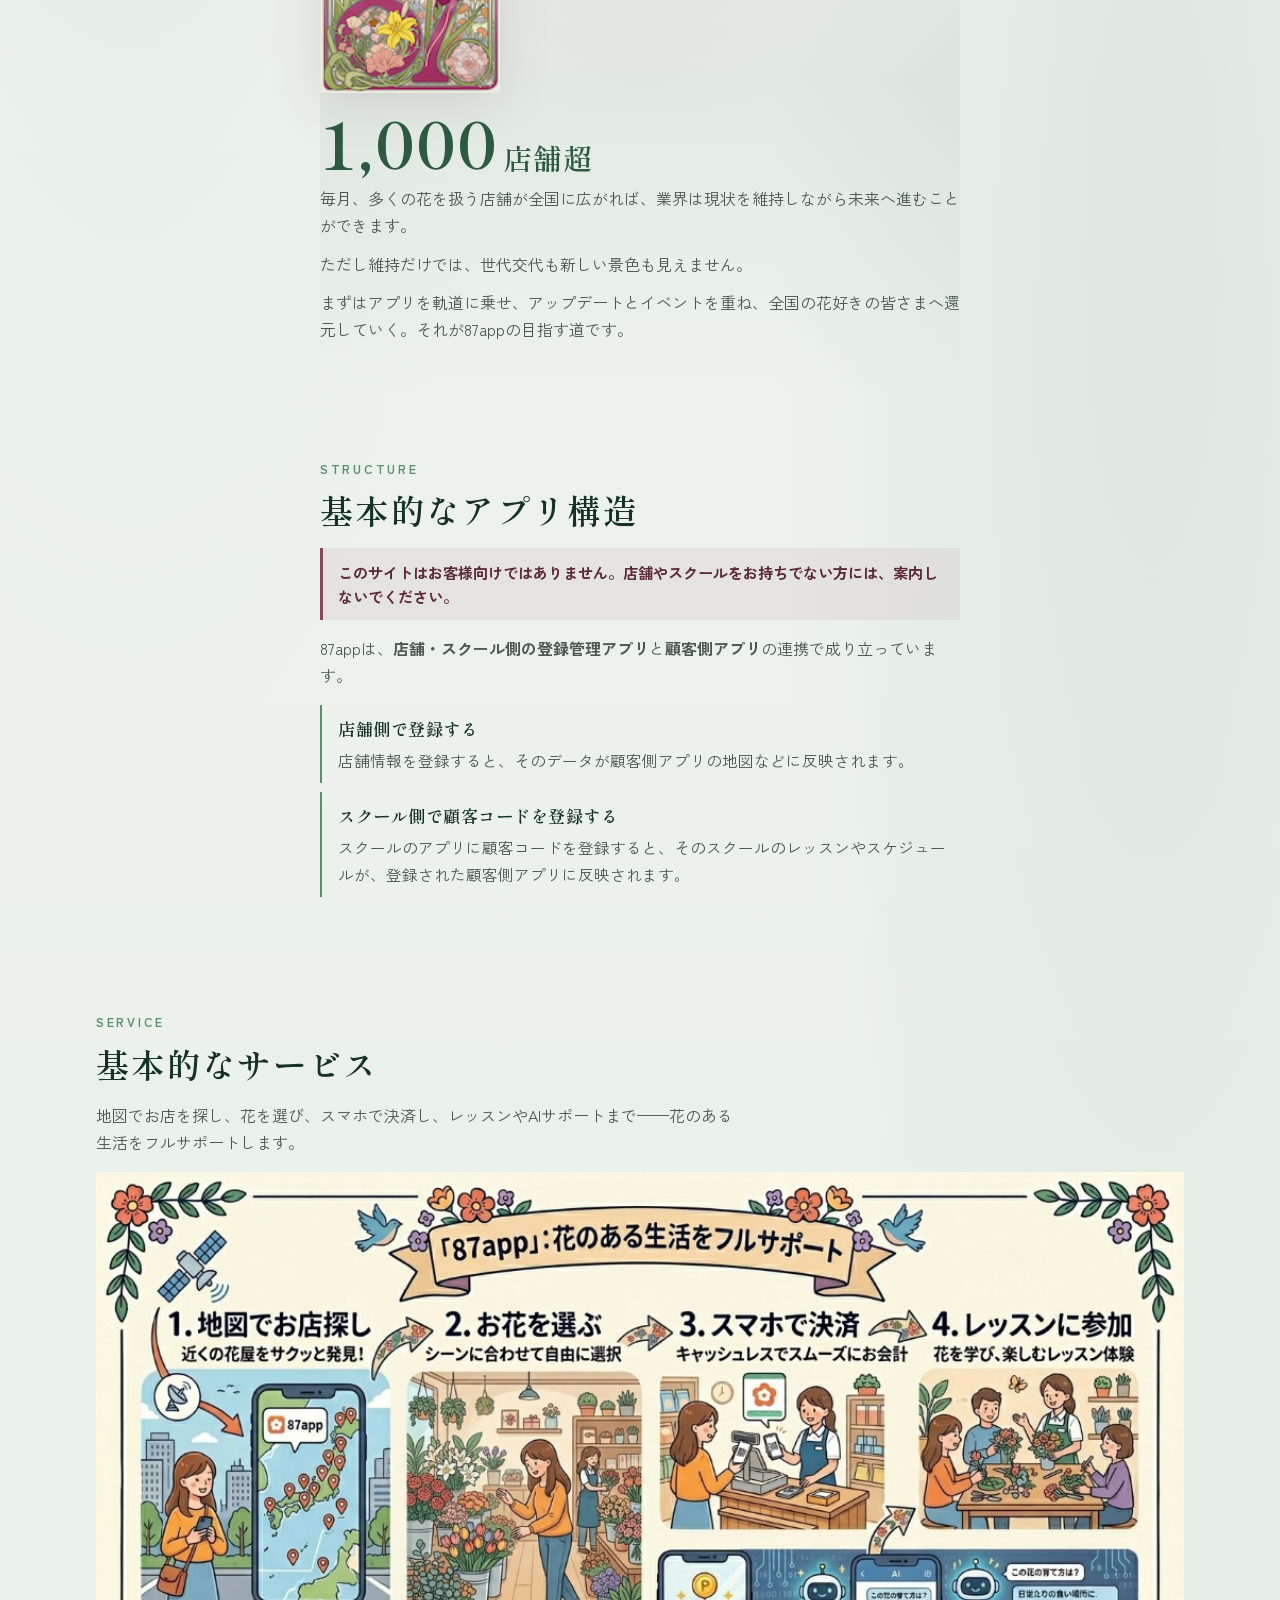
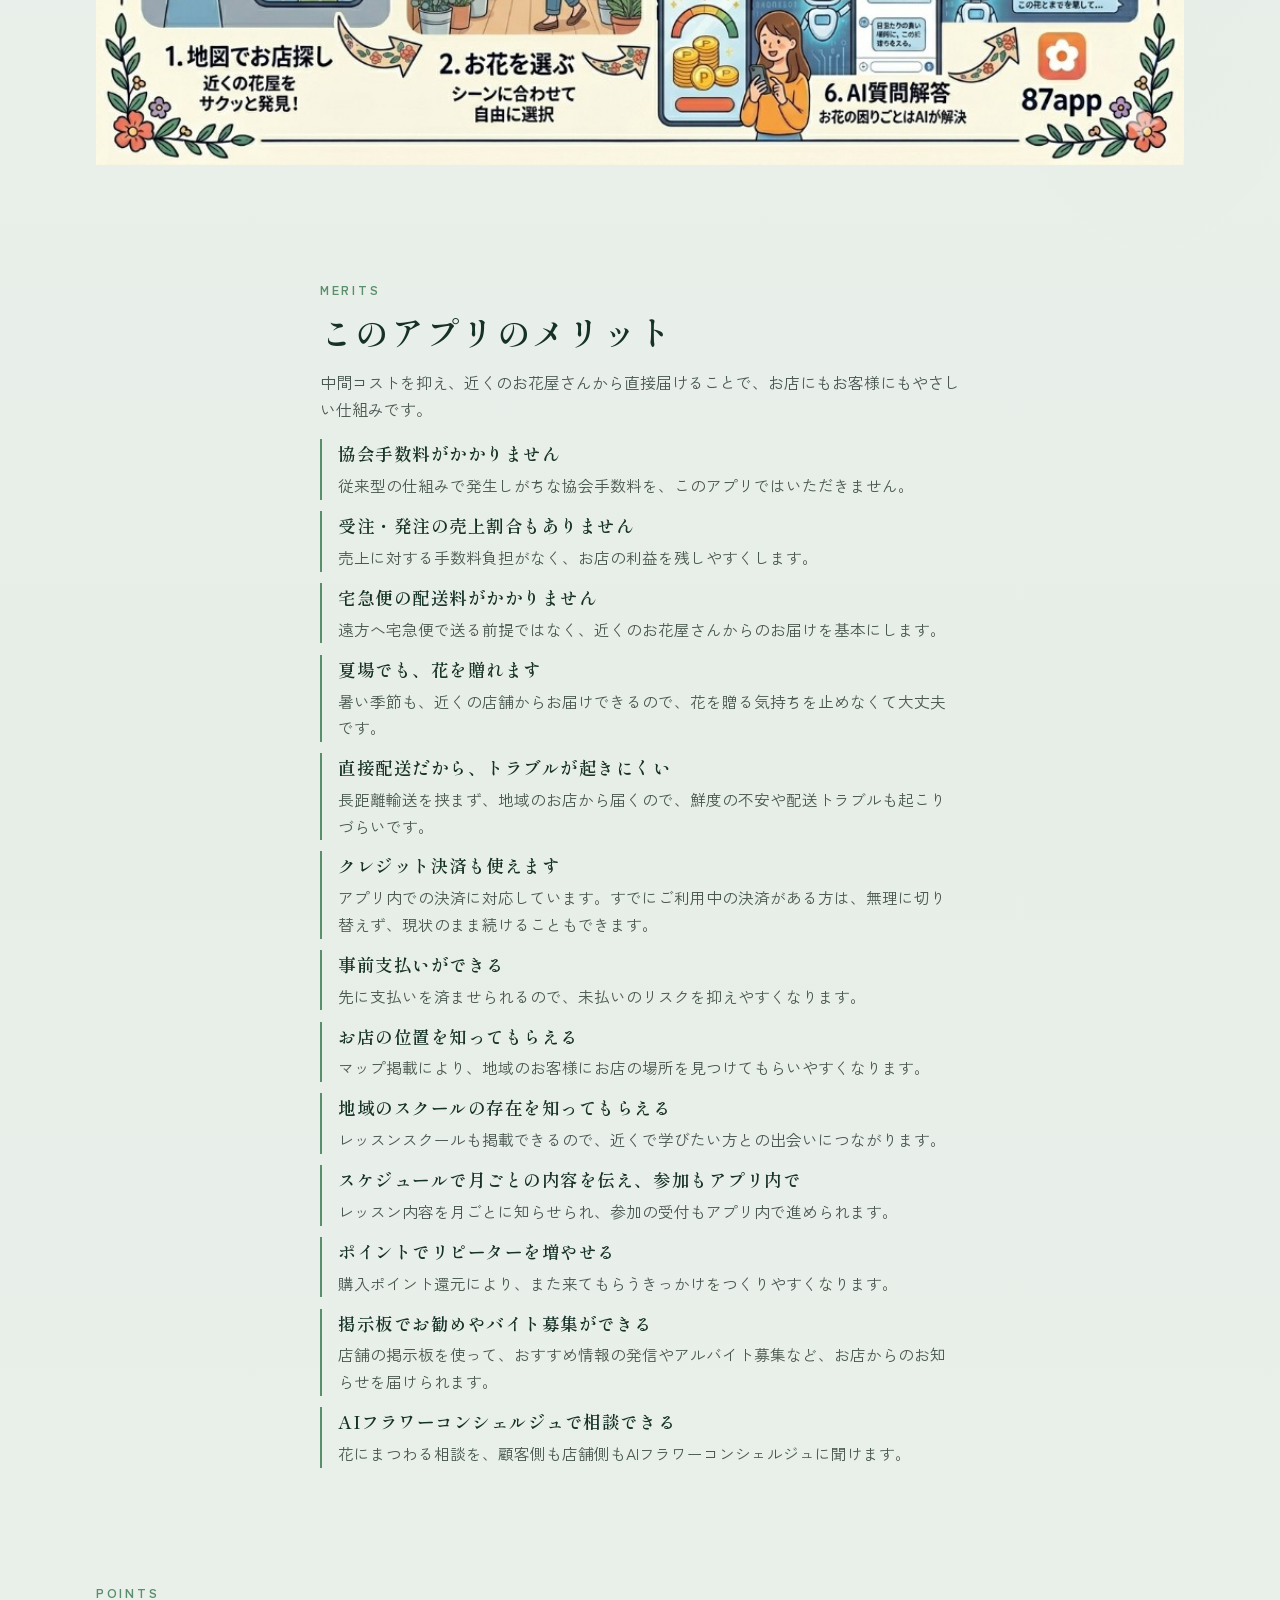
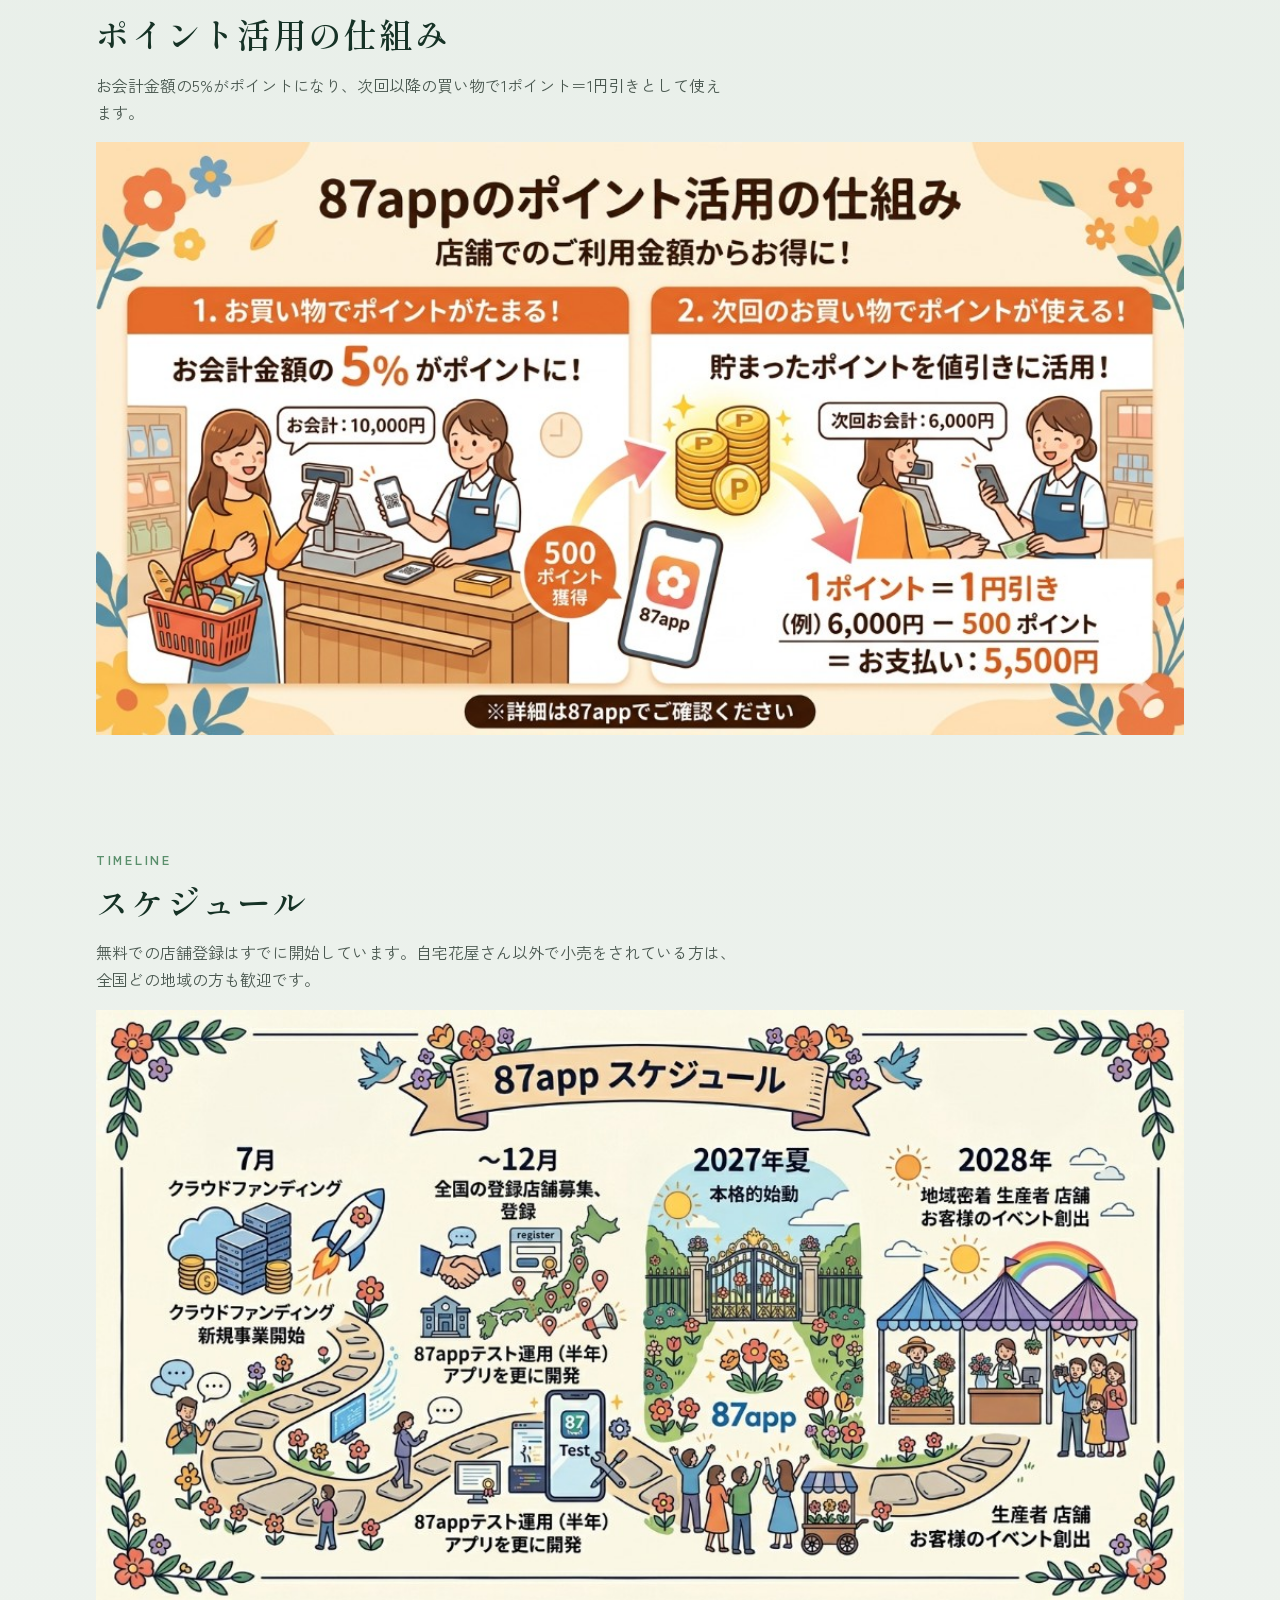
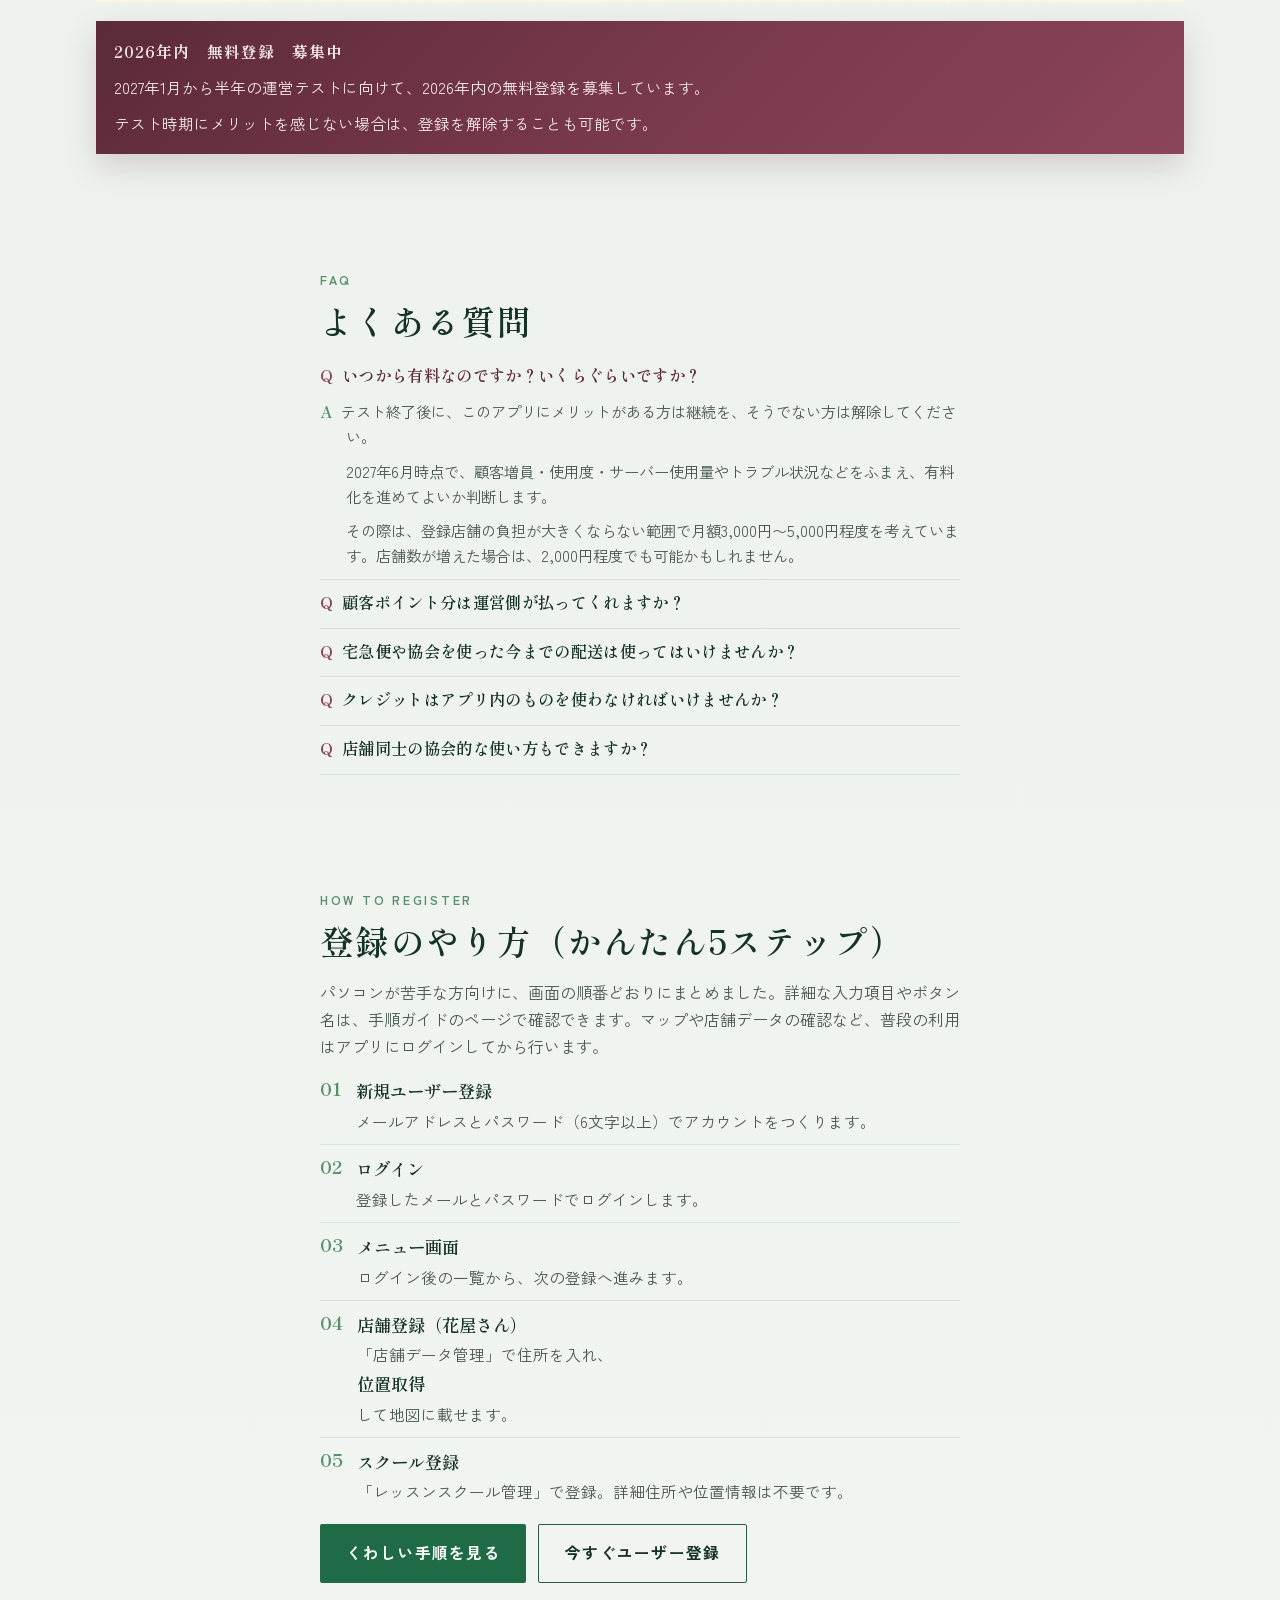
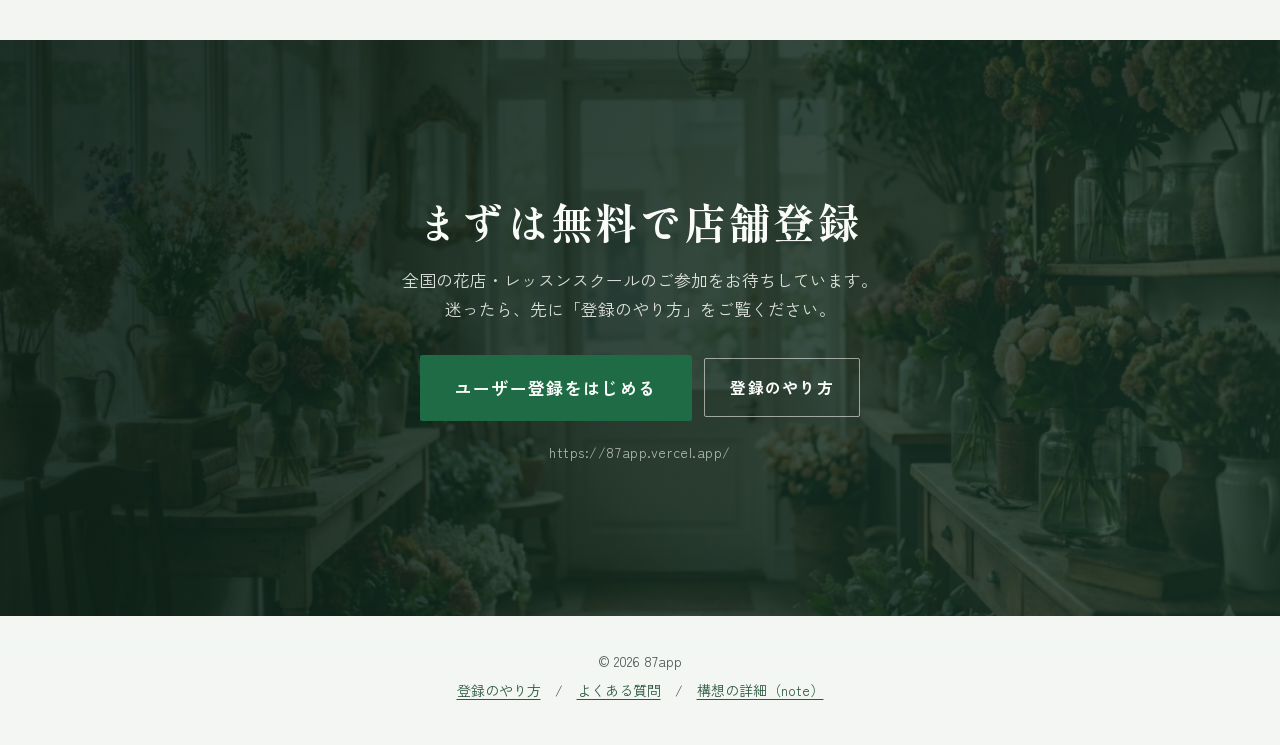
==== commit 488ddeb9: "Tighten section spacing and shorten long paragraphs. Make the LP denser and easier to scan, especial" ====
--- a/index.html
+++ b/index.html
@@ -152,7 +152,7 @@
     }
 
     .figure-block {
-      margin: 1.75rem 0 0;
+      margin: 1rem 0 0;
     }
 
     .figure-block img {
@@ -162,7 +162,7 @@
     }
 
     .figure-block figcaption {
-      margin-top: 0.65rem;
+      margin-top: 0.5rem;
       font-size: 0.88rem;
       color: var(--ink-soft);
     }
@@ -172,8 +172,8 @@
     }
 
     .notice-banner {
-      margin: 2rem 0 0;
-      padding: 1.35rem 1.35rem 1.4rem;
+      margin: 1.15rem 0 0;
+      padding: 1.05rem 1.15rem;
       background: linear-gradient(135deg, #5c2a38 0%, #7a3a4d 55%, #8b4558 100%);
       color: #fff8f4;
       box-shadow: 0 12px 28px rgba(92, 42, 56, 0.18);
@@ -201,26 +201,26 @@
     }
 
     .audience-note {
-      margin: 0 0 1.5rem;
-      padding: 0.95rem 1.1rem;
+      margin: 0 0 0.9rem;
+      padding: 0.75rem 0.95rem;
       border-left: 3px solid #8b4558;
       background: rgba(139, 69, 88, 0.08);
       color: #5c2a38;
       font-size: 0.95rem;
       font-weight: 700;
-      line-height: 1.7;
+      line-height: 1.6;
     }
 
     .structure-flow {
       list-style: none;
-      margin: 1.75rem 0 0;
+      margin: 1rem 0 0;
       padding: 0;
       display: grid;
-      gap: 1rem;
+      gap: 0.55rem;
     }
 
     .structure-flow li {
-      padding: 1rem 0 1rem 1.1rem;
+      padding: 0.55rem 0 0.55rem 1rem;
       border-left: 2px solid var(--green-soft);
     }
 
@@ -241,26 +241,26 @@
     }
 
     .faq-list {
-      margin: 1.75rem 0 0;
+      margin: 1rem 0 0;
       display: grid;
-      gap: 0.85rem;
+      gap: 0.45rem;
     }
 
     .faq-list details {
       border-bottom: 1px solid var(--green-mist);
-      padding-bottom: 0.85rem;
+      padding-bottom: 0.55rem;
     }
 
     .faq-list summary {
       cursor: pointer;
       font-family: var(--font-display);
-      font-size: 1.05rem;
+      font-size: 1.02rem;
       font-weight: 600;
       color: var(--green-deep);
       letter-spacing: 0.02em;
-      line-height: 1.55;
+      line-height: 1.45;
       list-style: none;
-      padding: 0.35rem 0;
+      padding: 0.25rem 0;
     }
 
     .faq-list summary::-webkit-details-marker {
@@ -280,14 +280,23 @@
     }
 
     .faq-list .faq-a {
-      margin: 0.55rem 0 0.25rem;
+      margin: 0.45rem 0 0.1rem;
       padding-left: 1.6rem;
       color: var(--ink-soft);
-      font-size: 0.98rem;
-      line-height: 1.8;
-    }
-
-    .faq-list .faq-a::before {
+      font-size: 0.96rem;
+      line-height: 1.65;
+    }
+
+    .faq-list .faq-a > p {
+      margin: 0 0 0.55rem;
+      position: relative;
+    }
+
+    .faq-list .faq-a > p:last-child {
+      margin-bottom: 0;
+    }
+
+    .faq-list .faq-a > p:first-child::before {
       content: "A";
       display: inline-block;
       margin-right: 0.55rem;
@@ -306,9 +315,9 @@
 
     .vision__emblem {
       display: block;
-      width: min(220px, 52vw);
+      width: min(180px, 46vw);
       height: auto;
-      margin: 0.25rem 0 1.35rem;
+      margin: 0.15rem 0 0.85rem;
       image-rendering: auto;
       filter: drop-shadow(0 10px 24px rgba(80, 40, 50, 0.12));
     }
@@ -363,14 +372,14 @@
 
     .feature-list {
       list-style: none;
-      margin: 1.75rem 0 0;
+      margin: 1rem 0 0;
       padding: 0;
       display: grid;
-      gap: 1.25rem;
+      gap: 0.7rem;
     }
 
     .feature-list li {
-      padding-left: 1.1rem;
+      padding-left: 1rem;
       border-left: 2px solid var(--green-soft);
     }
 
@@ -466,7 +475,7 @@
       z-index: 2;
       width: min(100% - 2.5rem, var(--max));
       margin: 0 auto;
-      padding: clamp(4rem, 10vw, 6rem) 0;
+      padding: clamp(3rem, 7vw, 4.5rem) 0;
       text-align: center;
     }
 
@@ -539,19 +548,19 @@
 
     .howto-steps {
       list-style: none;
-      margin: 1.75rem 0 0;
+      margin: 1rem 0 0;
       padding: 0;
       display: grid;
-      gap: 1rem;
+      gap: 0.55rem;
       counter-reset: howto;
     }
 
     .howto-steps li {
       display: grid;
       grid-template-columns: auto 1fr;
-      gap: 0.85rem 1rem;
+      gap: 0.65rem 0.85rem;
       align-items: start;
-      padding-bottom: 1rem;
+      padding-bottom: 0.55rem;
       border-bottom: 1px solid var(--green-mist);
       counter-increment: howto;
     }
@@ -589,7 +598,7 @@
       display: flex;
       flex-wrap: wrap;
       gap: 0.75rem;
-      margin-top: 1.75rem;
+      margin-top: 1.1rem;
     }
 
     .cta .btn--secondary {
@@ -652,8 +661,10 @@
         <p class="section__label">Background</p>
         <h2 class="section__title">背景と想い</h2>
         <div class="section__body">
-          <p>生産者と花店の縮小が進むなか、コスト高や酷暑、台風の増加といった変化も重なっています。87appは、5年後を見据えて2025年から構想をまとめ、自ら開発したサービスです。</p>
-          <p>生産者の現状を守るには、小売店の存在が不可欠です。一部の大型店舗やアプリ内販売だけでは足りません。年間を通じて、多くの地域の品目・品種が全国で同時に扱われること——それが業界の課題に向き合う鍵だと考えています。</p>
+          <p>生産者と花店の縮小が進むなか、コスト高や酷暑、台風の増加といった変化も重なっています。</p>
+          <p>87appは、5年後を見据えて2025年から構想をまとめ、自ら開発したサービスです。</p>
+          <p>生産者の現状を守るには、小売店の存在が不可欠です。一部の大型店舗やアプリ内販売だけでは足りません。</p>
+          <p>年間を通じて、多くの地域の品目・品種が全国で同時に扱われること。それが業界の課題に向き合う鍵だと考えています。</p>
           <p>そのためには、全国の小売花店やフラワーレッスンスクールの力が必要です。</p>
         </div>
       </div>
@@ -666,8 +677,9 @@
         <img class="vision__emblem" src="assets/vision-87.png" alt="87 — 花と数字の装飾イラスト" width="142" height="142">
         <p class="vision__stat">1,000<span>店舗超</span></p>
         <div class="section__body">
-          <p>毎月、多くの花を扱う店舗が全国に広がれば、業界は現状を維持しながら未来へ進むことができます。ただし維持だけでは世代交代も、新しい景色も見えません。</p>
-          <p>まずはアプリを軌道に乗せ、アップデートとイベントを重ね、全国の花好きの皆さまへ還元していく——それが87appの目指す道です。</p>
+          <p>毎月、多くの花を扱う店舗が全国に広がれば、業界は現状を維持しながら未来へ進むことができます。</p>
+          <p>ただし維持だけでは、世代交代も新しい景色も見えません。</p>
+          <p>まずはアプリを軌道に乗せ、アップデートとイベントを重ね、全国の花好きの皆さまへ還元していく。それが87appの目指す道です。</p>
         </div>
       </div>
     </section>
@@ -808,23 +820,45 @@
         <div class="faq-list">
           <details open>
             <summary>いつから有料なのですか？いくらぐらいですか？</summary>
-            <p class="faq-a">テスト終了後に、このアプリにメリットがある方は継続を、そうでない方は解除してください。2027年6月時点で、店舗側への顧客増員、アプリの使用度、サーバー使用量やトラブル状況などをふまえ、有料化を進めてよいか判断できれば、登録店舗の負担が大きくならない範囲で月額3,000円〜5,000円程度を考えています。店舗数が増えた場合は、2,000円程度でも可能かもしれません。</p>
+            <div class="faq-a">
+              <p>テスト終了後に、このアプリにメリットがある方は継続を、そうでない方は解除してください。</p>
+              <p>2027年6月時点で、顧客増員・使用度・サーバー使用量やトラブル状況などをふまえ、有料化を進めてよいか判断します。</p>
+              <p>その際は、登録店舗の負担が大きくならない範囲で月額3,000円〜5,000円程度を考えています。店舗数が増えた場合は、2,000円程度でも可能かもしれません。</p>
+            </div>
           </details>
           <details>
             <summary>顧客ポイント分は運営側が払ってくれますか？</summary>
-            <p class="faq-a">顧客ポイントはリピーターを増やすためのものです。イメージとしては、毎週1,000円お買い上げのお客様を10人増やすことを第一段階と考えています。月40,000円の売上が増えれば、ポイント分もアプリ手数料も負担が少なく、プラスが大きいと考えています。</p>
+            <div class="faq-a">
+              <p>顧客ポイントはリピーターを増やすためのものです。</p>
+              <p>イメージとしては、毎週1,000円お買い上げのお客様を10人増やすことを第一段階と考えています。</p>
+              <p>月40,000円の売上が増えれば、ポイント分もアプリ手数料も負担が少なく、プラスが大きいと考えています。</p>
+            </div>
           </details>
           <details>
             <summary>宅急便や協会を使った今までの配送は使ってはいけませんか？</summary>
-            <p class="faq-a">いつも通りで構いません。「そのお店の花でなければ」というお客様もいます。宅急便を使うこと、手数料を払って協会を使うことも問題ありません。アプリはあくまで販売のツールです。夏場も花を送っていただきたいこと、お客様が花屋を選び花にこだわることが大事だと考えています。</p>
+            <div class="faq-a">
+              <p>いつも通りで構いません。「そのお店の花でなければ」というお客様もいます。</p>
+              <p>宅急便を使うこと、手数料を払って協会を使うことも問題ありません。アプリはあくまで販売のツールです。</p>
+              <p>夏場も花を送っていただきたいこと、お客様が花屋を選び花にこだわることが大事だと考えています。</p>
+            </div>
           </details>
           <details>
             <summary>クレジットはアプリ内のものを使わなければいけませんか？</summary>
-            <p class="faq-a">すでにSquareやSTORESを導入されている方も多いでしょう。顧客管理にもつながっていて、いまさら切り替えるのは手間です。アプリ内クレジットは、まだ決済手段がない方の支払いを助けるためのもので、未入金リスクを減らしたい方や、ポップアップストアなどをされる方が使えるイメージです。ネット環境があり、相手がアプリを入れていれば使えます。ただしポイント管理のため、アプリ内で現金決済をしてから通常レジ決済をしてください。そうしないとポイントがつきません。</p>
+            <div class="faq-a">
+              <p>すでにSquareやSTORESを導入されている方も多いでしょう。顧客管理にもつながっていて、いまさら切り替えるのは手間です。</p>
+              <p>アプリ内クレジットは、まだ決済手段がない方の支払いを助けるためのものです。未入金リスクを減らしたい方や、ポップアップストアなどをされる方が使えるイメージです。</p>
+              <p>ネット環境があり、相手がアプリを入れていれば使えます。</p>
+              <p>ただしポイント管理のため、アプリ内で現金決済をしてから通常レジ決済をしてください。そうしないとポイントがつきません。</p>
+            </div>
           </details>
           <details>
             <summary>店舗同士の協会的な使い方もできますか？</summary>
-            <p class="faq-a">宅急便ではなく、お花屋さんでイメージを聞いて花屋を探し、頼むことも可能です。発注・受注手数料などは先方とお話ししてください。胡蝶蘭やスタンドなどを含め、大きな金額を取ることは受注先の仕事のポテンシャルを小さくします。お互い納得いく範囲で決めてください。運営側は手数料の金額設定には関与しません。</p>
+            <div class="faq-a">
+              <p>宅急便ではなく、お花屋さんでイメージを聞いて花屋を探し、頼むことも可能です。</p>
+              <p>発注・受注手数料などは先方とお話ししてください。</p>
+              <p>胡蝶蘭やスタンドなどを含め、大きな金額を取ることは受注先の仕事のポテンシャルを小さくします。お互い納得いく範囲で決めてください。</p>
+              <p>運営側は手数料の金額設定には関与しません。</p>
+            </div>
           </details>
         </div>
       </div>
--- a/styles.css
+++ b/styles.css
@@ -31,7 +31,7 @@
     linear-gradient(180deg, var(--paper) 0%, var(--paper-warm) 45%, var(--paper) 100%);
   font-family: var(--font-body);
   font-weight: 400;
-  line-height: 1.8;
+  line-height: 1.7;
   -webkit-font-smoothing: antialiased;
 }
 
@@ -102,7 +102,7 @@
 .section {
   width: min(100% - 2.5rem, var(--max));
   margin: 0 auto;
-  padding: clamp(4rem, 10vw, 6.5rem) 0;
+  padding: clamp(2.4rem, 5.5vw, 3.6rem) 0;
 }
 
 .section--wide {
@@ -115,23 +115,23 @@
   letter-spacing: 0.22em;
   text-transform: uppercase;
   color: var(--green-soft);
-  margin: 0 0 0.75rem;
+  margin: 0 0 0.4rem;
 }
 
 .section__title {
   font-family: var(--font-display);
-  font-size: clamp(1.65rem, 4vw, 2.35rem);
+  font-size: clamp(1.55rem, 3.6vw, 2.1rem);
   font-weight: 600;
-  line-height: 1.45;
+  line-height: 1.4;
   letter-spacing: 0.04em;
-  margin: 0 0 1.5rem;
+  margin: 0 0 0.9rem;
   color: var(--green-deep);
 }
 
 .section__body p {
-  margin: 0 0 1.15rem;
+  margin: 0 0 0.7rem;
   color: var(--ink-soft);
-  font-size: 1.02rem;
+  font-size: 1rem;
 }
 
 .section__body p:last-child {
@@ -150,7 +150,7 @@
 }
 
 footer {
-  padding: 2.5rem 1.25rem 3rem;
+  padding: 1.75rem 1.25rem 2.25rem;
   text-align: center;
   color: var(--ink-soft);
   font-size: 0.88rem;
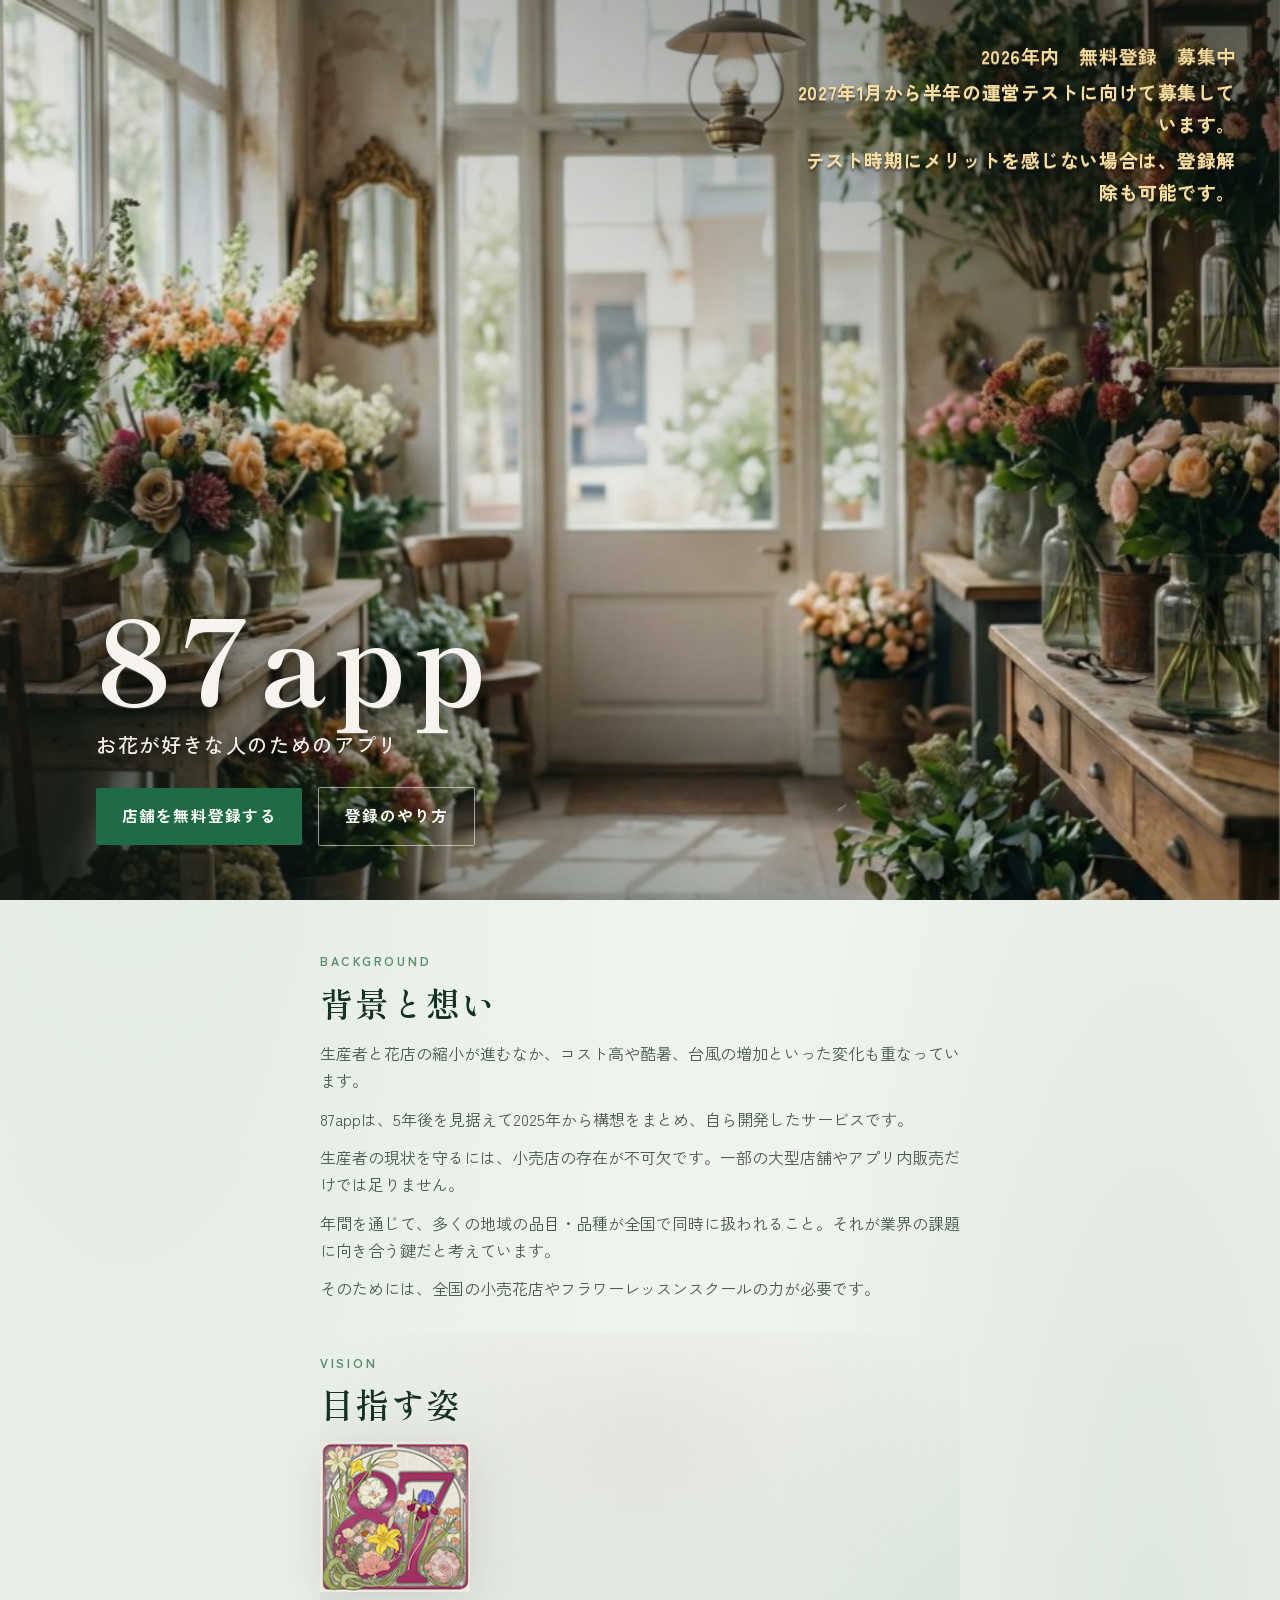
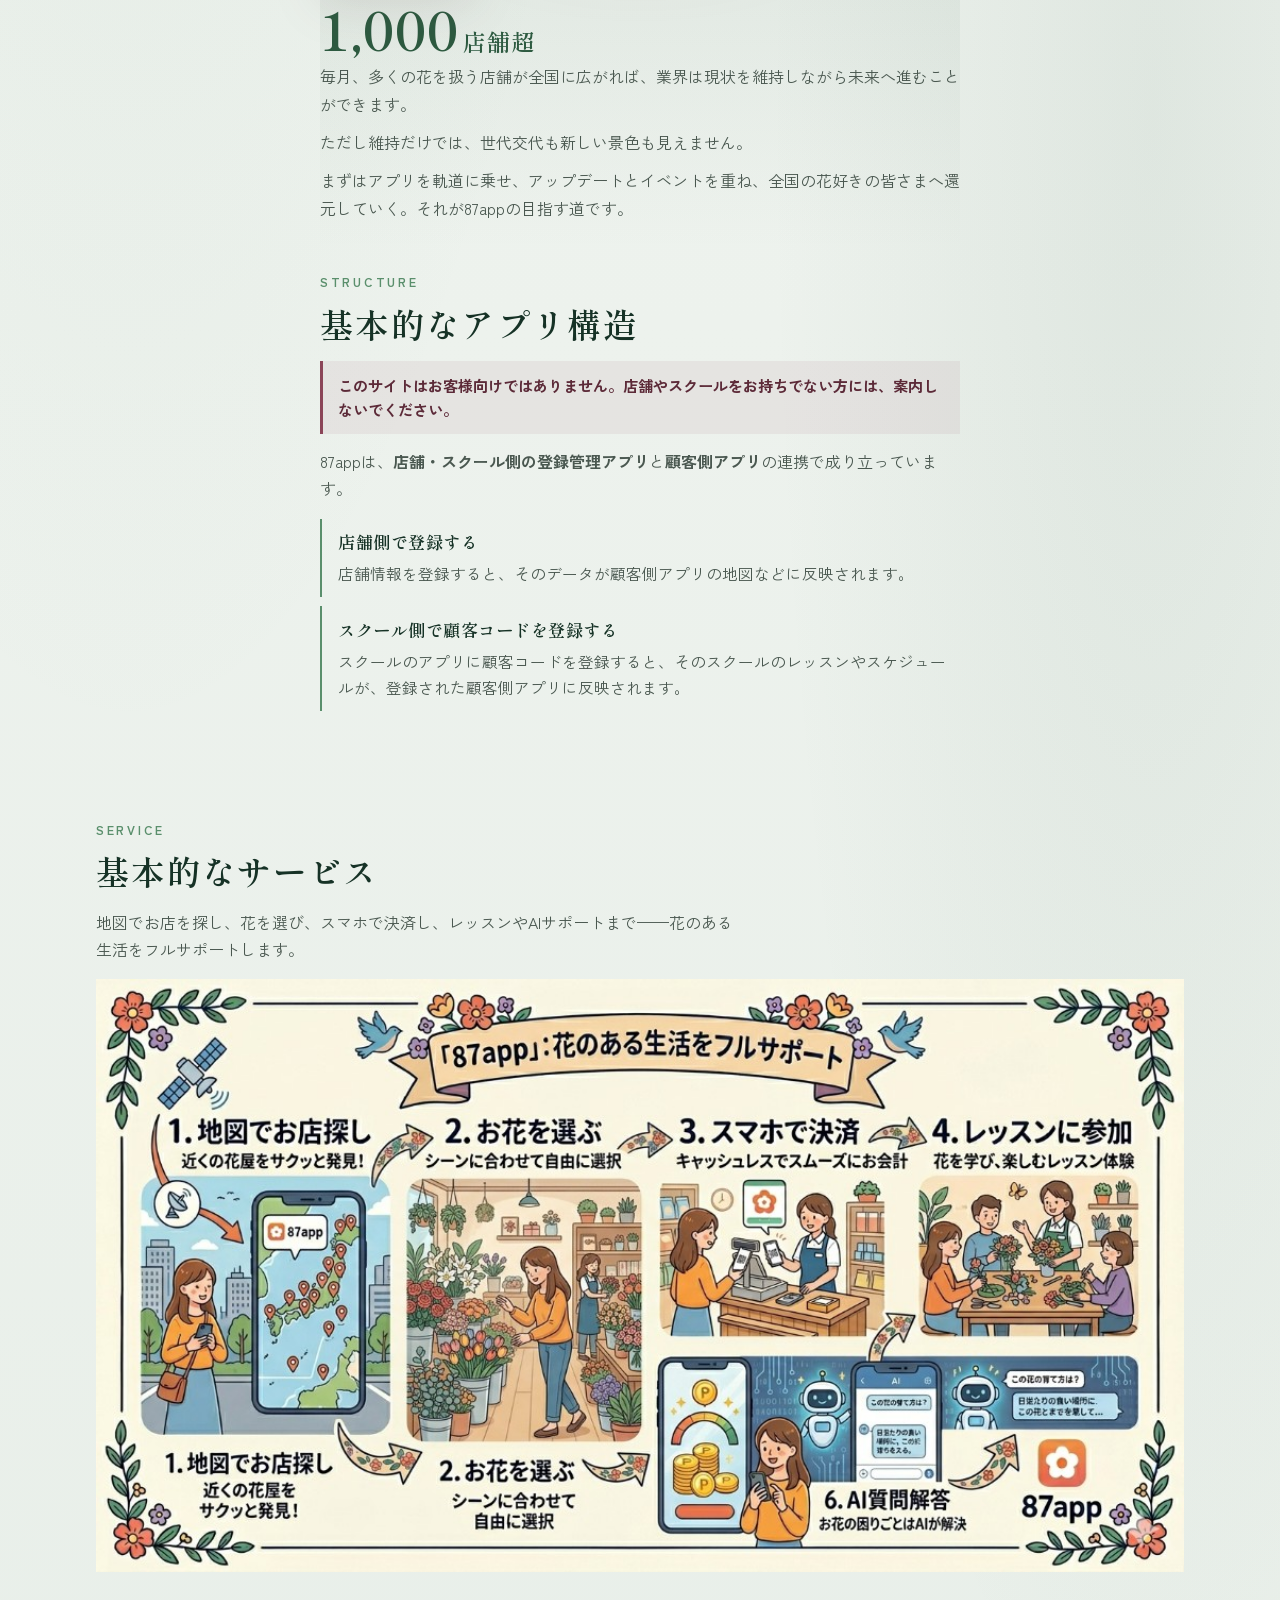
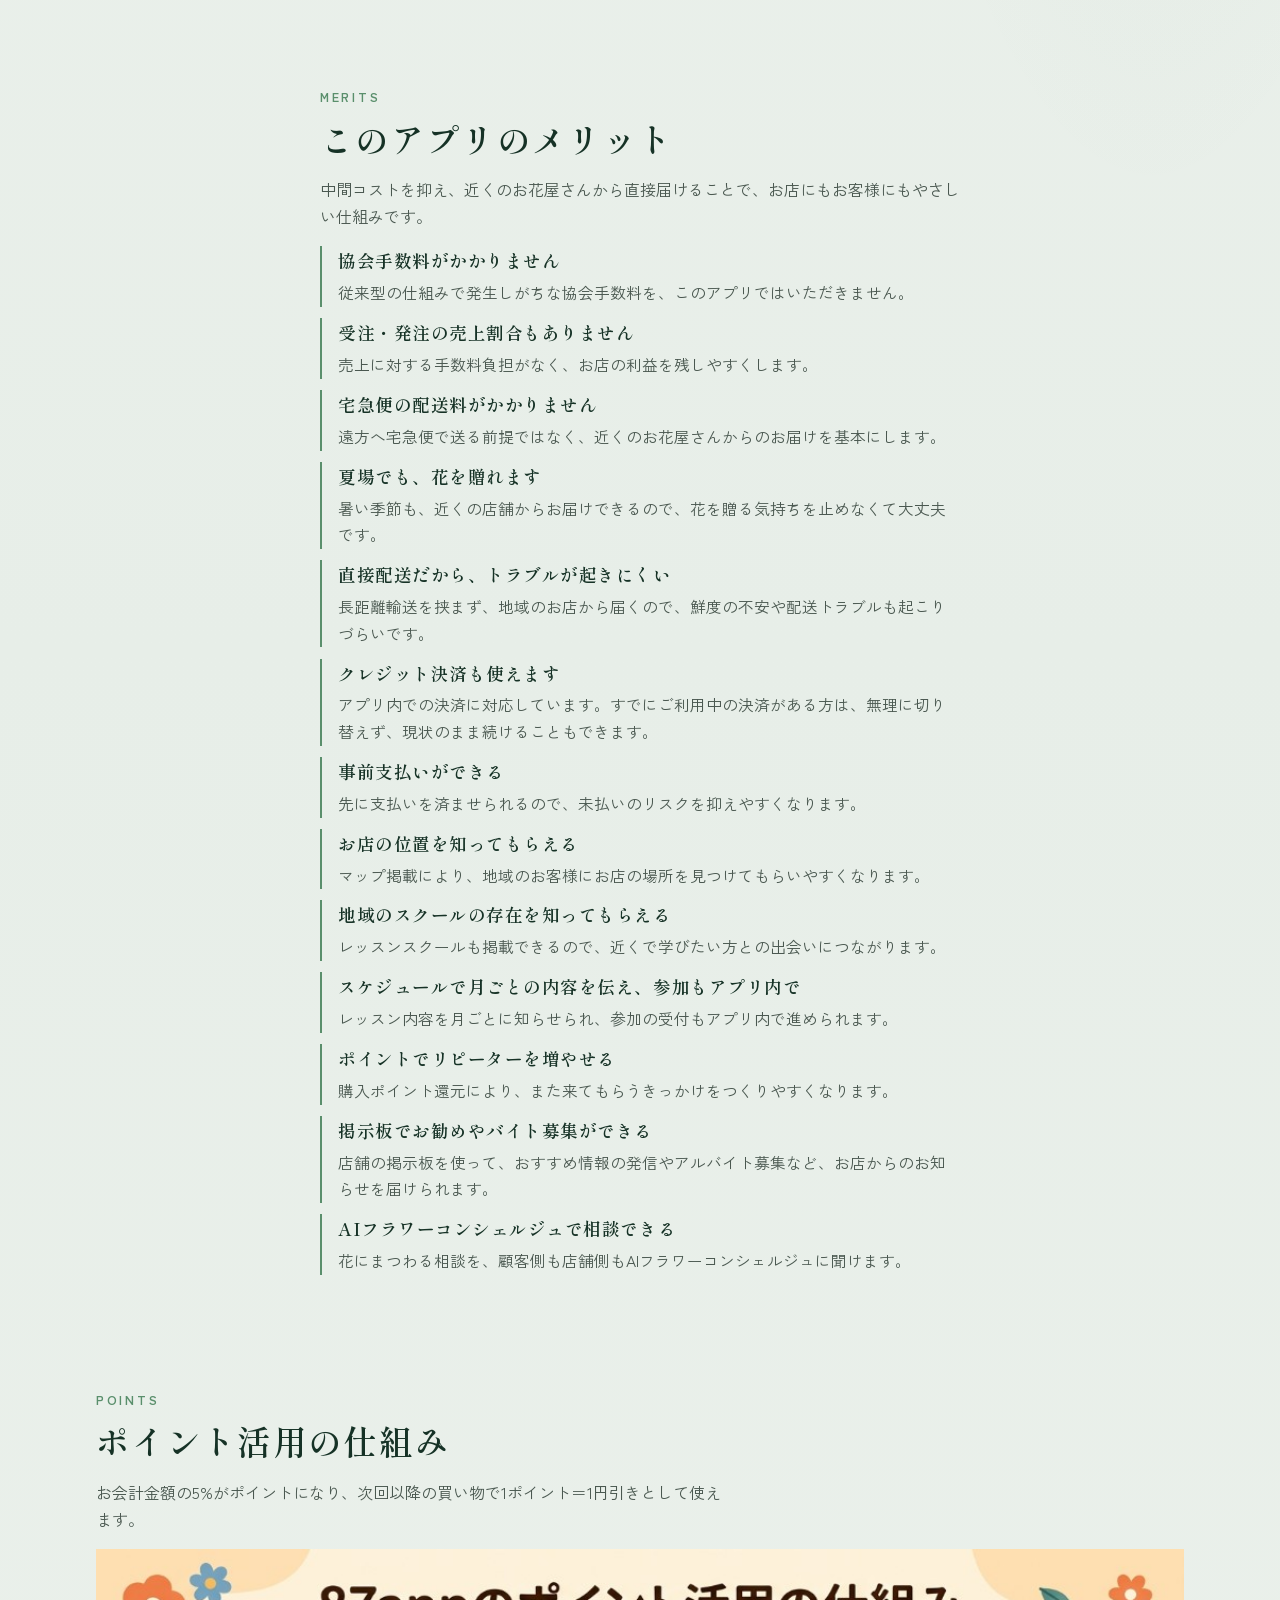
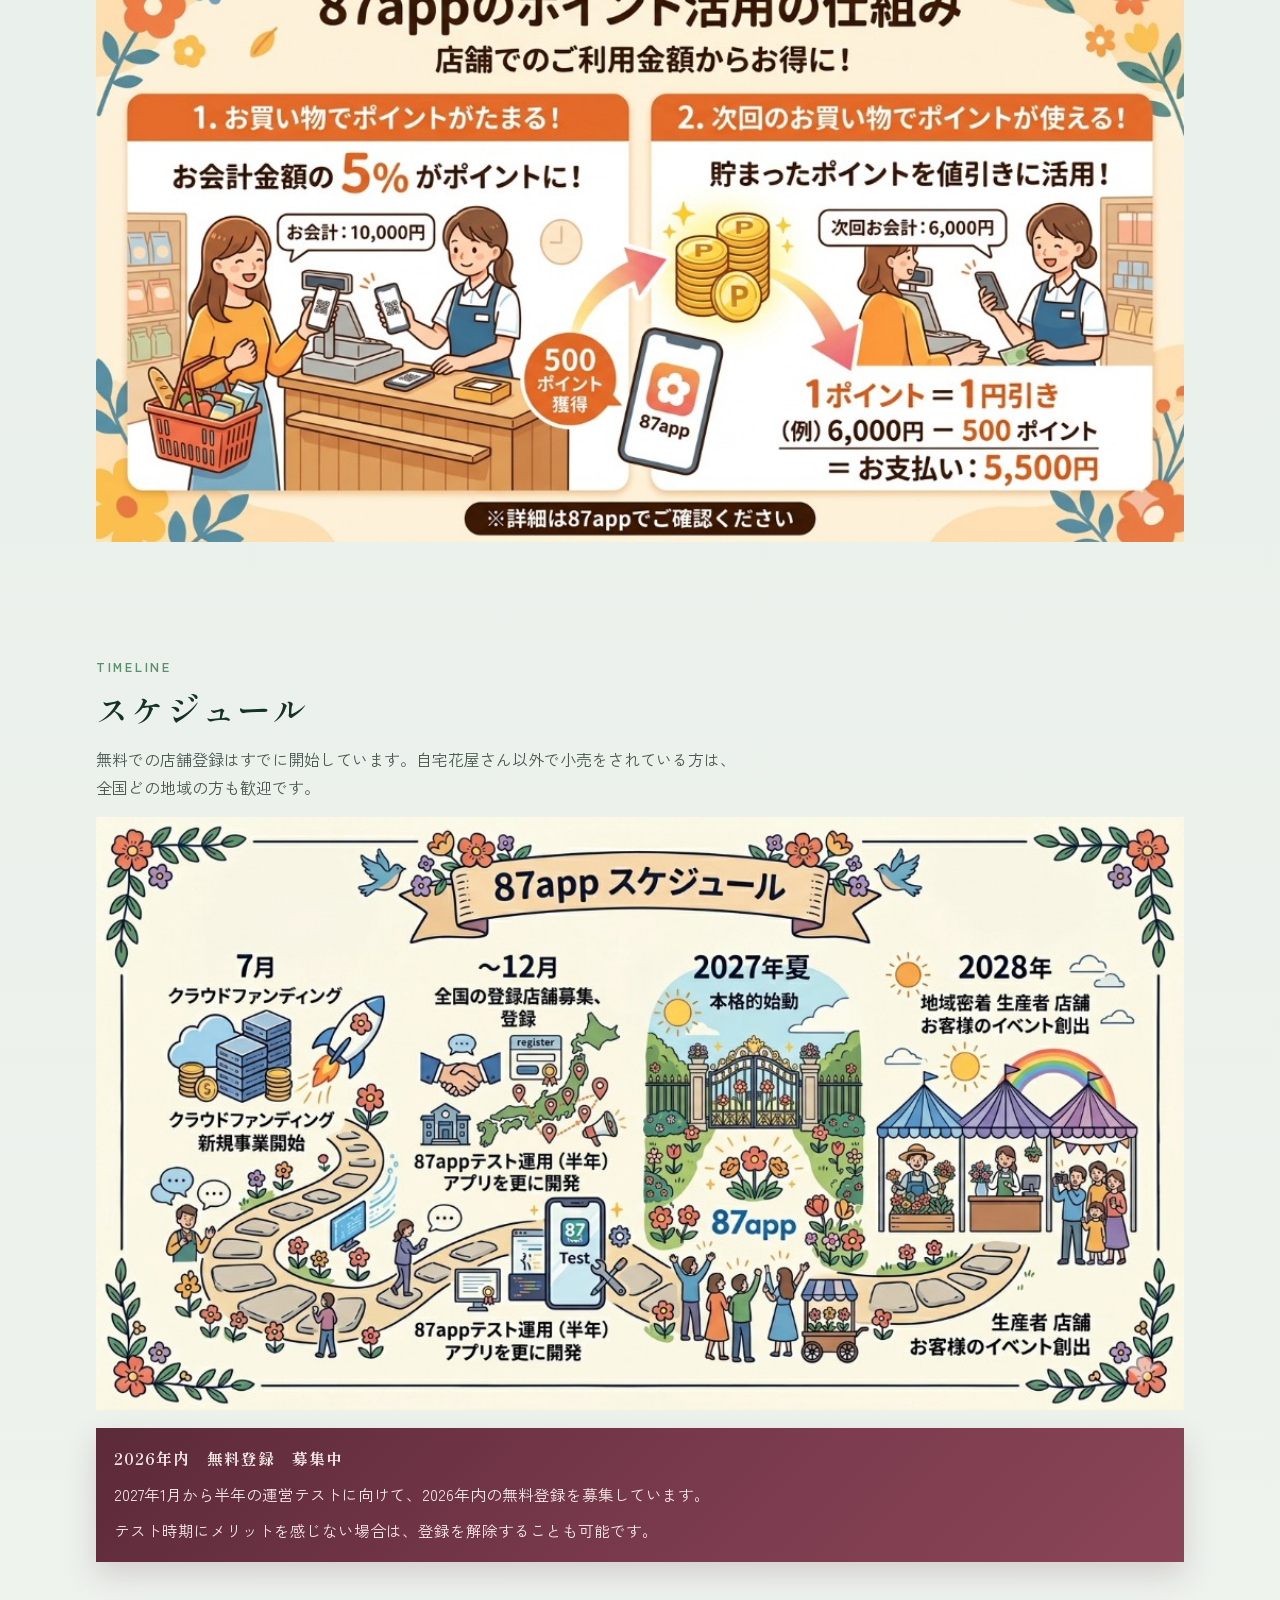
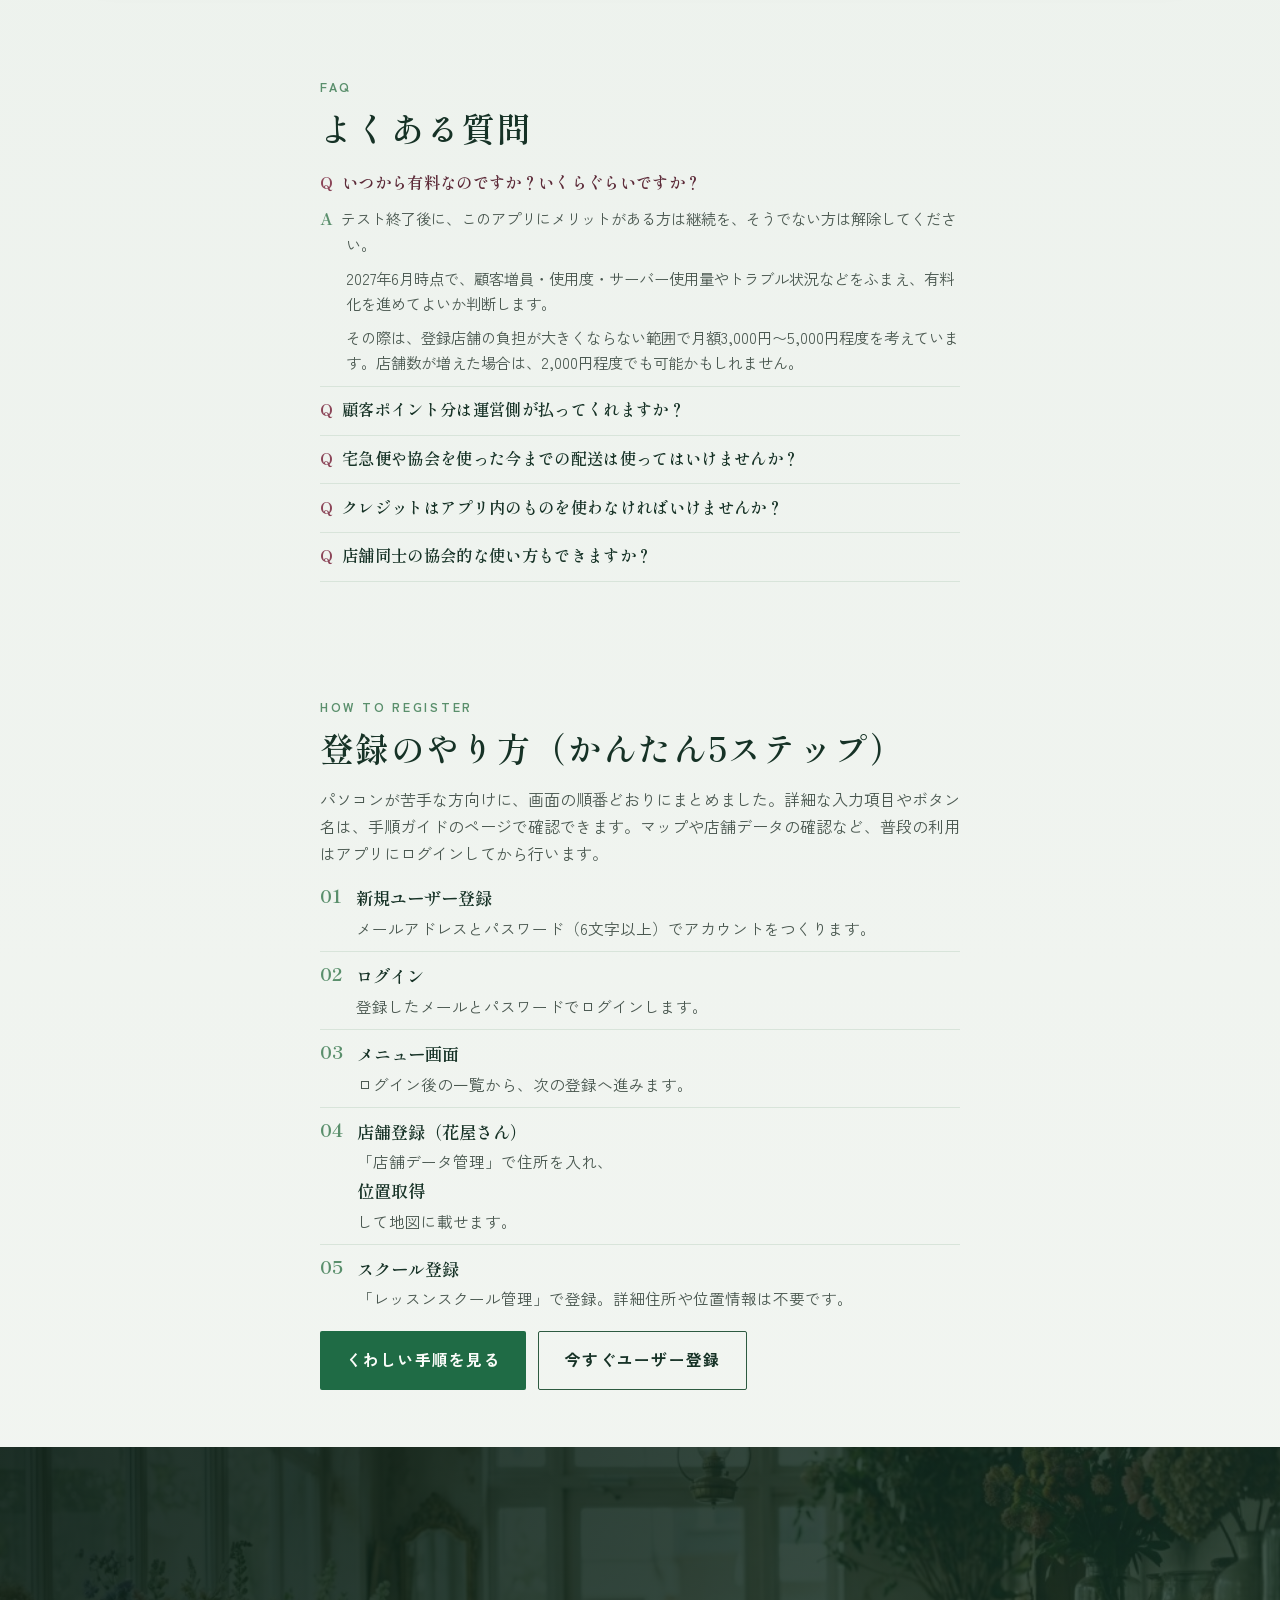
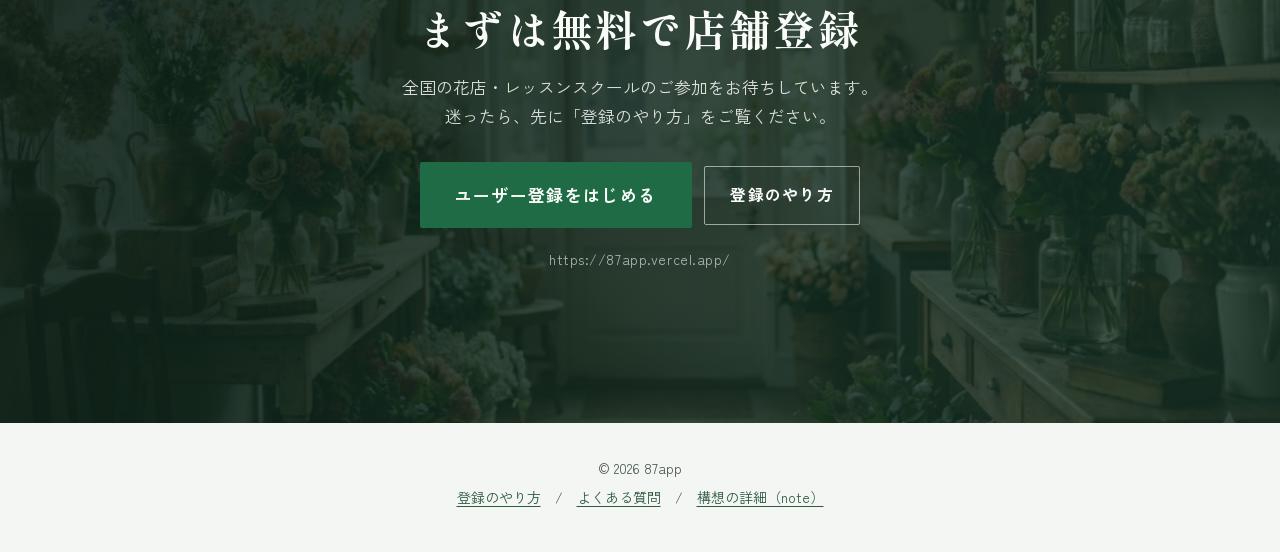
==== commit 9d6b83d3: "Tighten spacing across the intro story sections. Keep background, vision, and structure reading as o" ====
--- a/index.html
+++ b/index.html
@@ -315,21 +315,21 @@
 
     .vision__emblem {
       display: block;
-      width: min(180px, 46vw);
+      width: min(150px, 40vw);
       height: auto;
-      margin: 0.15rem 0 0.85rem;
+      margin: 0.1rem 0 0.55rem;
       image-rendering: auto;
       filter: drop-shadow(0 10px 24px rgba(80, 40, 50, 0.12));
     }
 
     .vision__stat {
       font-family: var(--font-display);
-      font-size: clamp(2.5rem, 8vw, 4rem);
+      font-size: clamp(2.1rem, 6.5vw, 3.2rem);
       font-weight: 700;
       color: var(--green-mid);
       letter-spacing: 0.02em;
       line-height: 1.1;
-      margin: 0 0 0.5rem;
+      margin: 0 0 0.4rem;
     }
 
     .vision__stat span {
@@ -656,7 +656,7 @@
   </header>
 
   <main>
-    <section class="section" id="about">
+    <section class="section section--compact" id="about">
       <div class="reveal">
         <p class="section__label">Background</p>
         <h2 class="section__title">背景と想い</h2>
@@ -670,7 +670,7 @@
       </div>
     </section>
 
-    <section class="section vision" id="vision">
+    <section class="section section--compact vision" id="vision">
       <div class="reveal">
         <p class="section__label">Vision</p>
         <h2 class="section__title">目指す姿</h2>
@@ -684,7 +684,7 @@
       </div>
     </section>
 
-    <section class="section" id="structure">
+    <section class="section section--compact" id="structure">
       <div class="reveal">
         <p class="section__label">Structure</p>
         <h2 class="section__title">基本的なアプリ構造</h2>
--- a/styles.css
+++ b/styles.css
@@ -109,6 +109,23 @@
   width: min(100% - 2.5rem, var(--wide));
 }
 
+/* 導入3セクションは連続して読ませる */
+.section--compact {
+  padding: clamp(1.35rem, 3vw, 1.9rem) 0;
+}
+
+.section--compact + .section--compact {
+  padding-top: clamp(0.85rem, 2vw, 1.25rem);
+}
+
+#about.section--compact {
+  padding-top: clamp(2.2rem, 5vw, 3.2rem);
+}
+
+#structure.section--compact {
+  padding-bottom: clamp(2.2rem, 5vw, 3.2rem);
+}
+
 .section__label {
   font-size: 0.78rem;
   font-weight: 700;
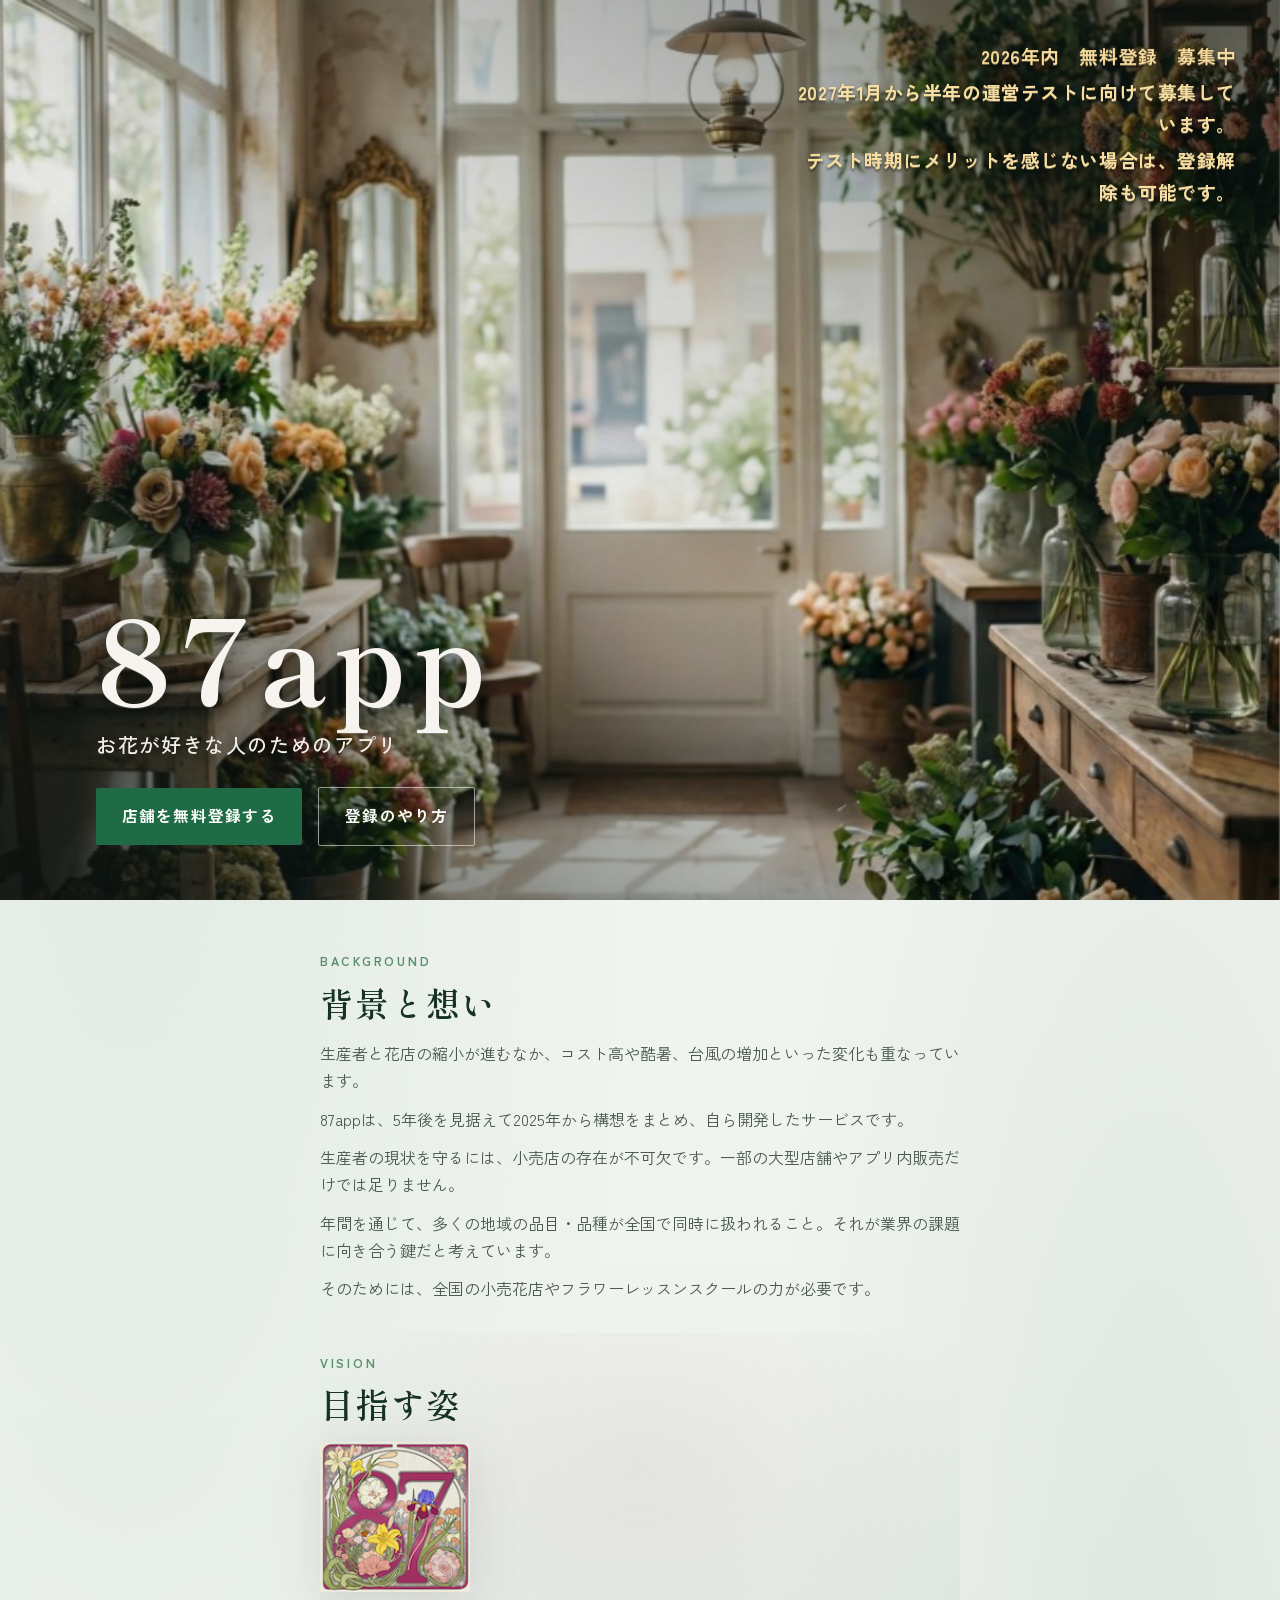
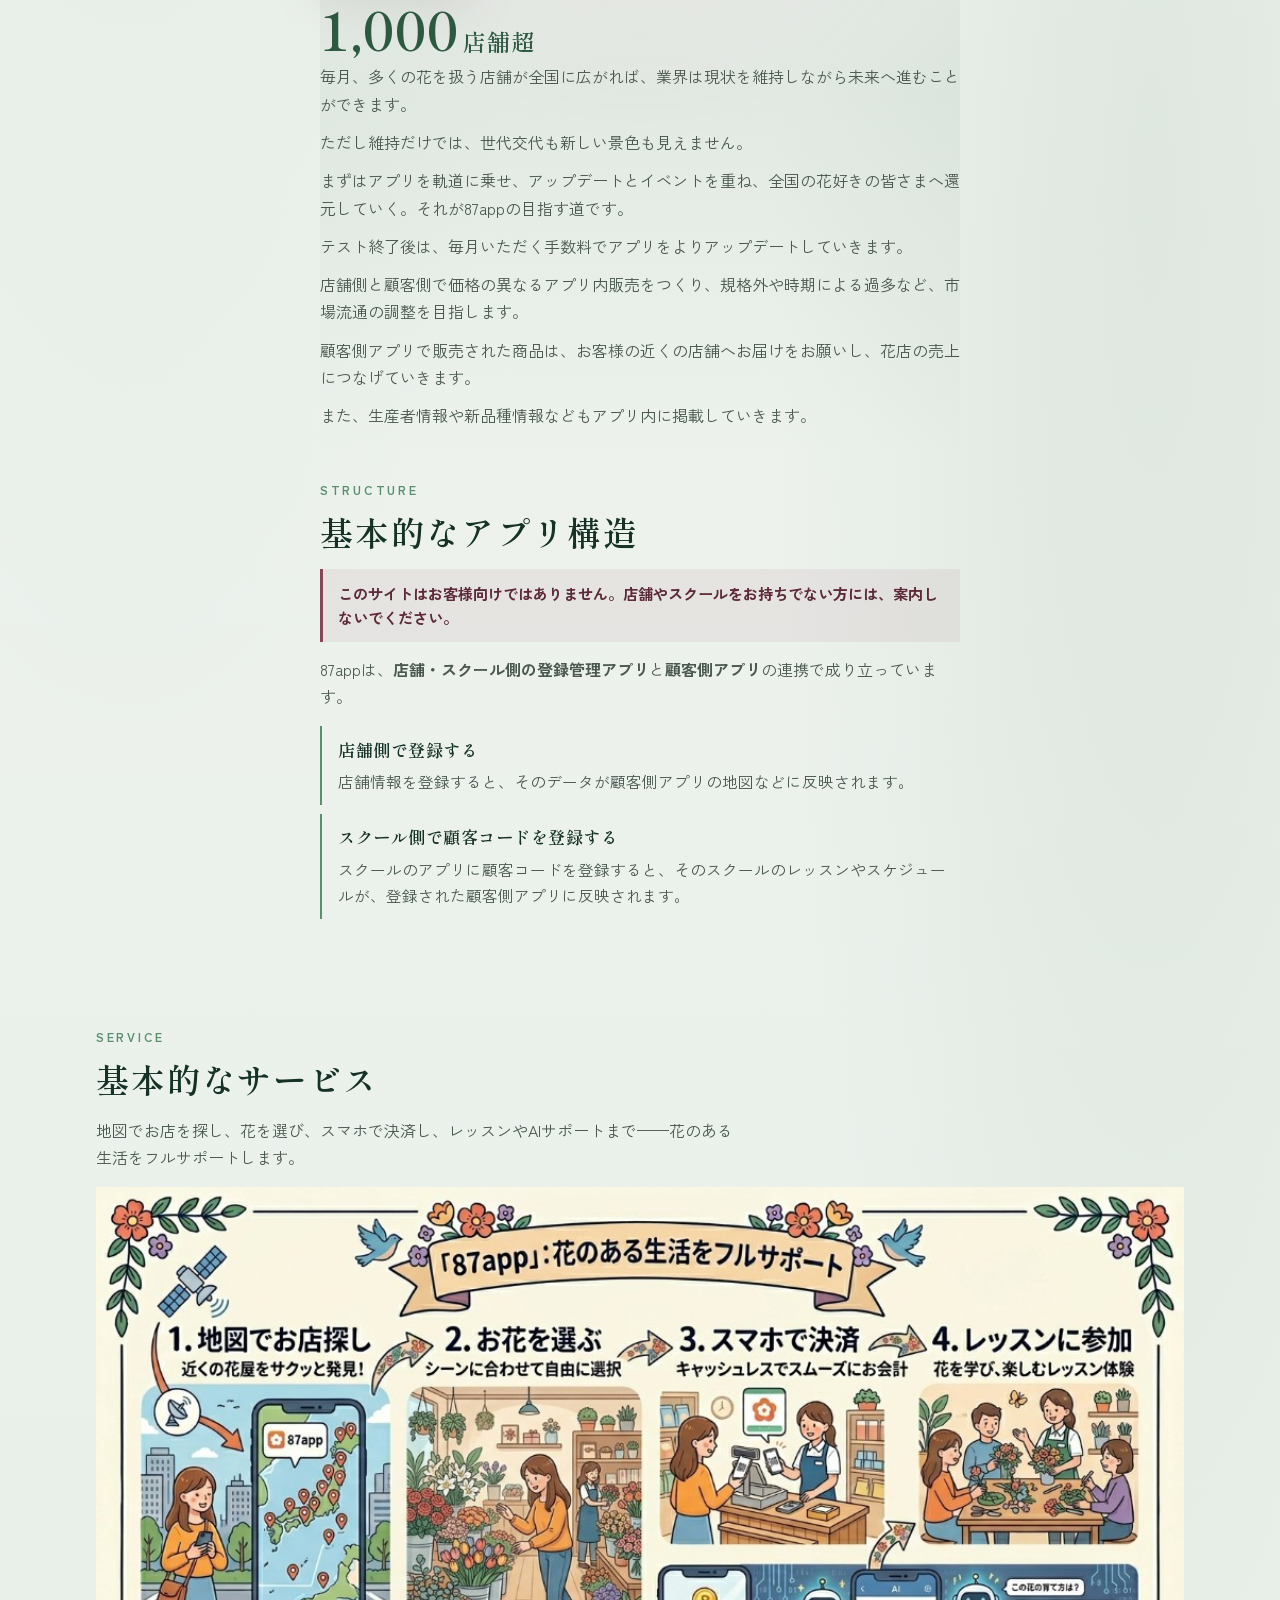
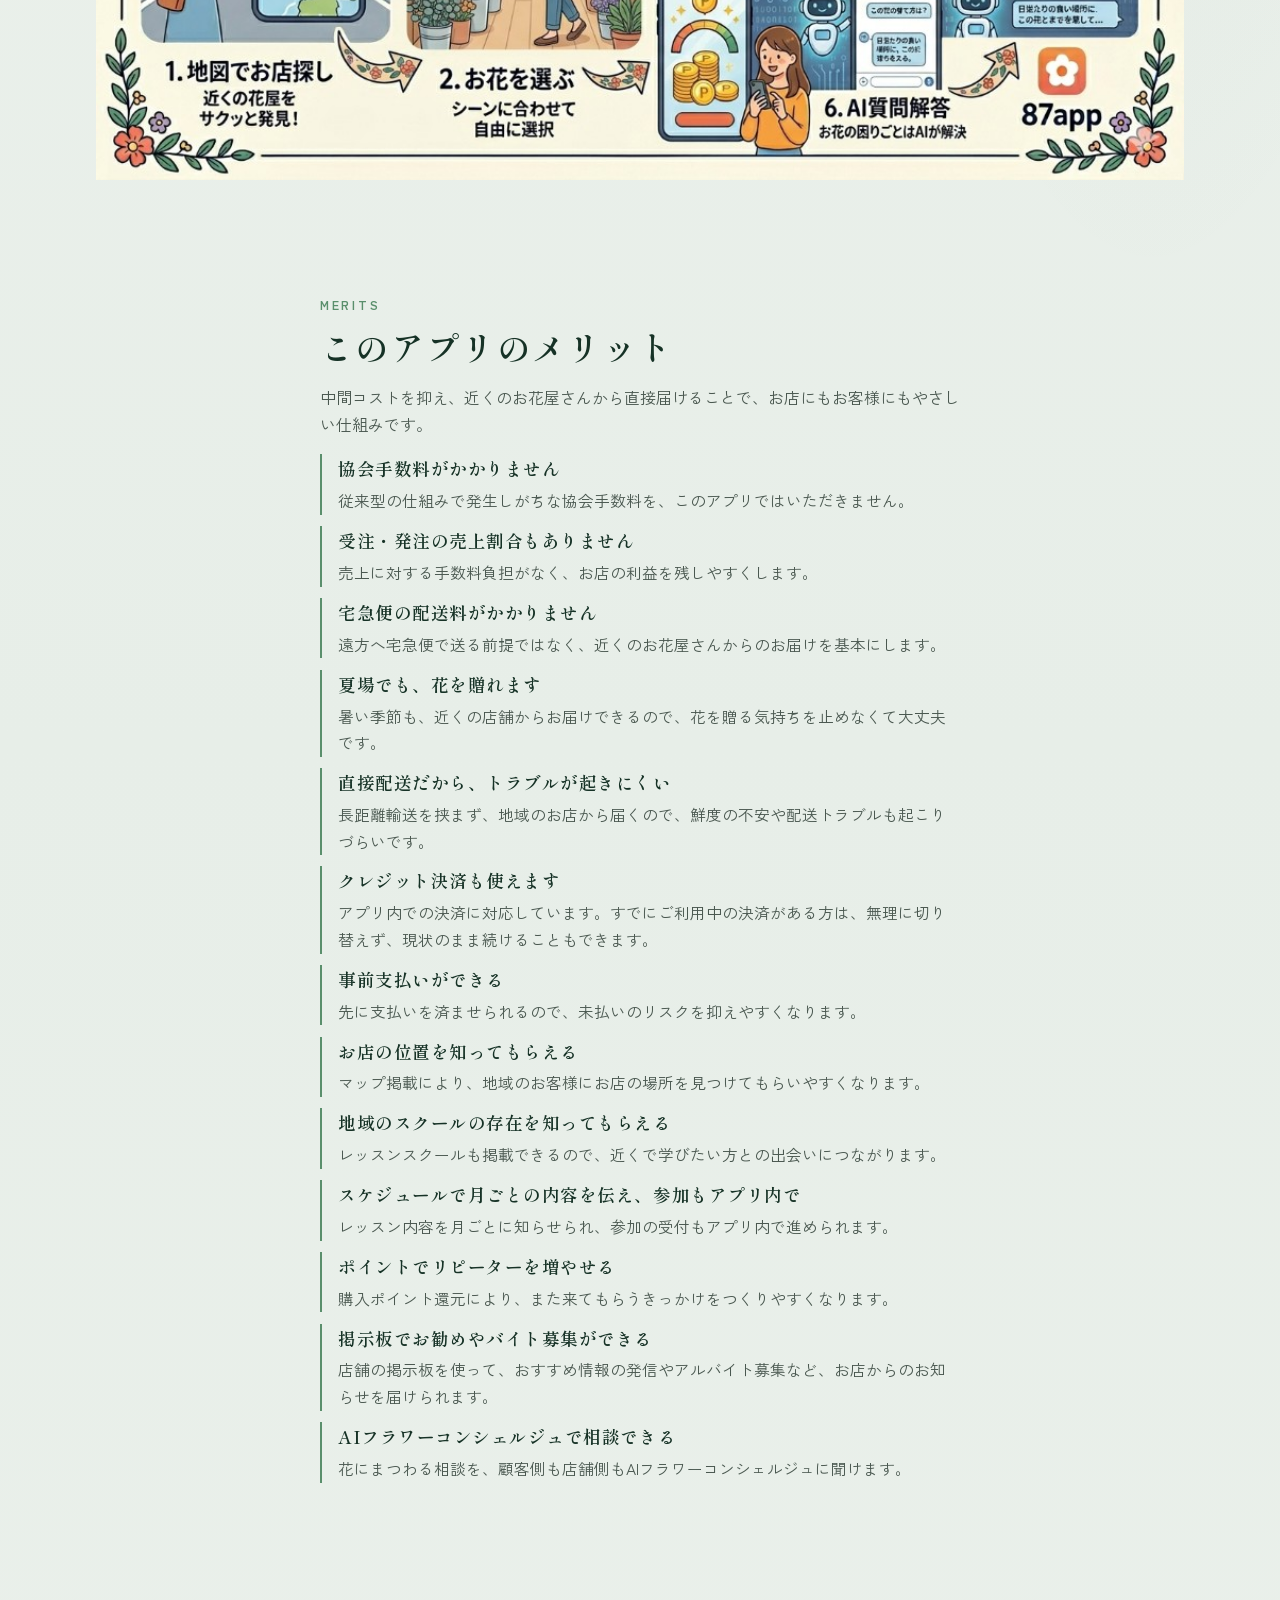
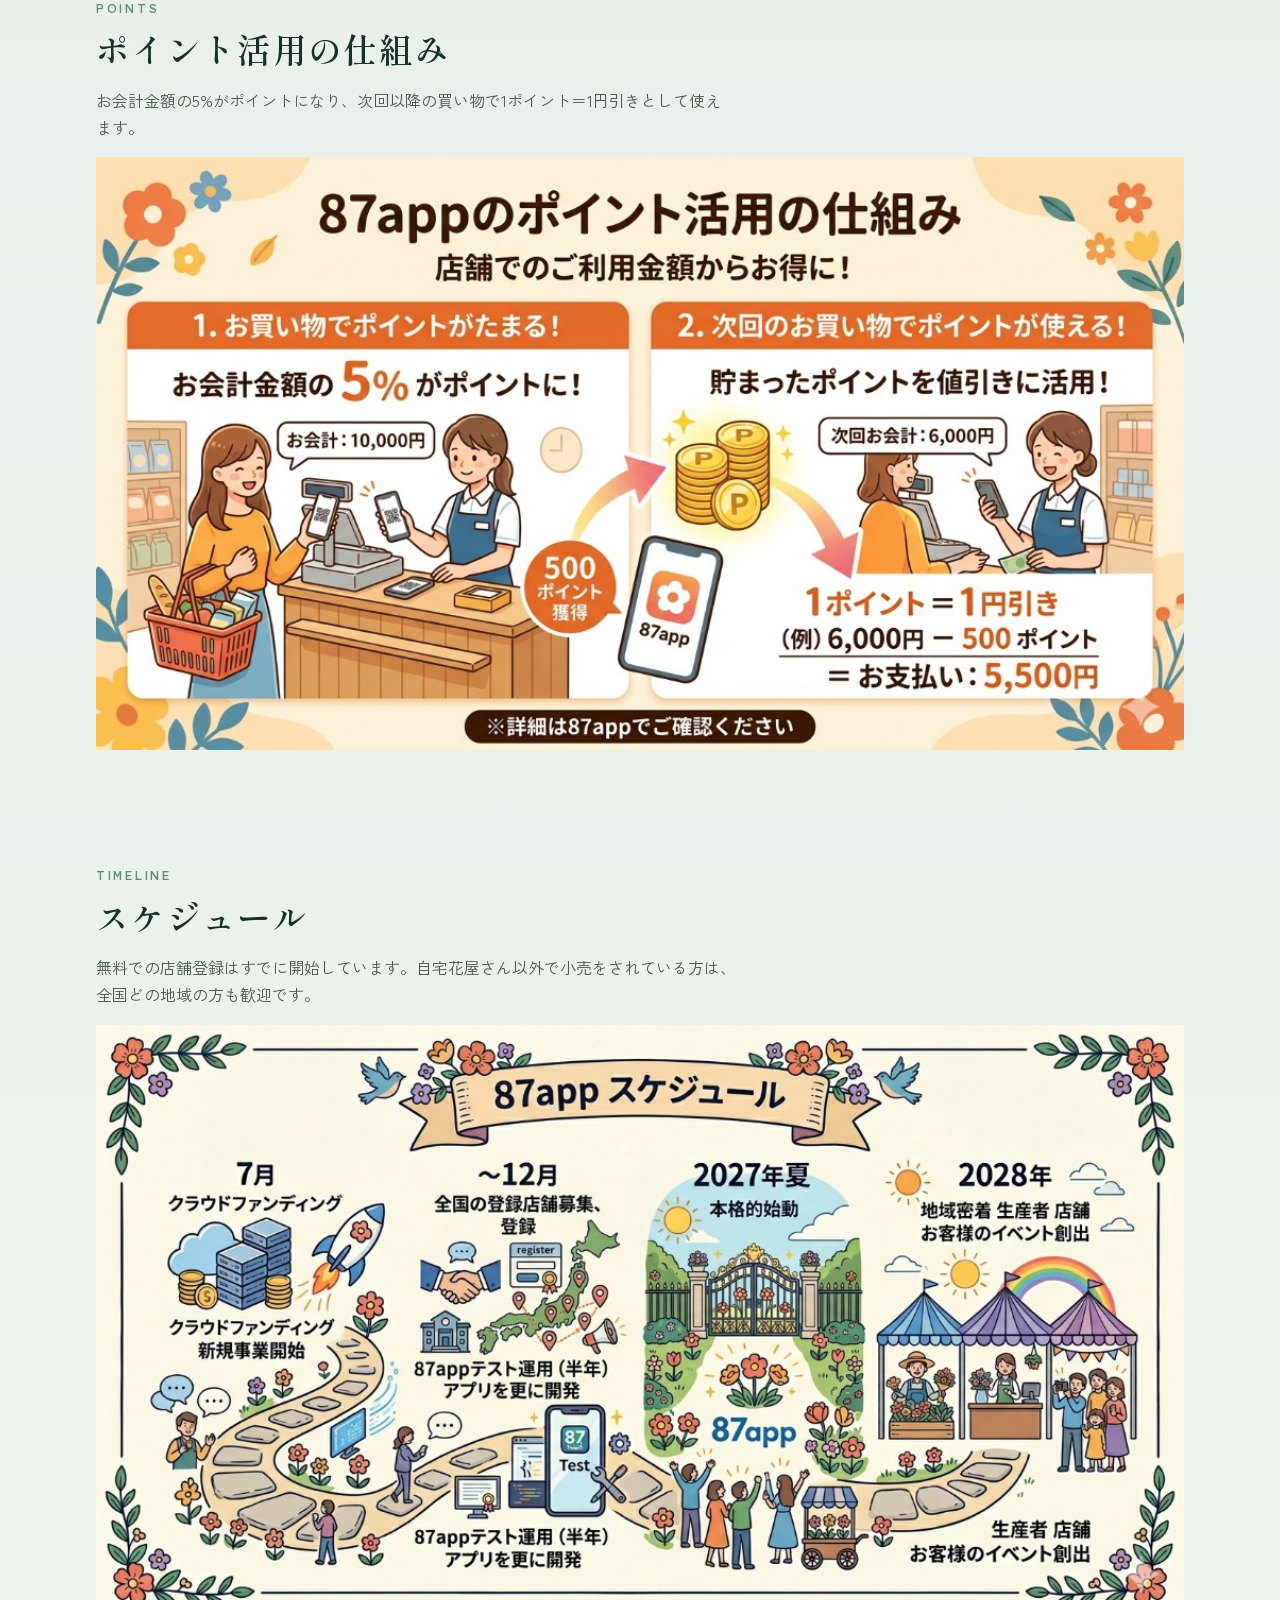
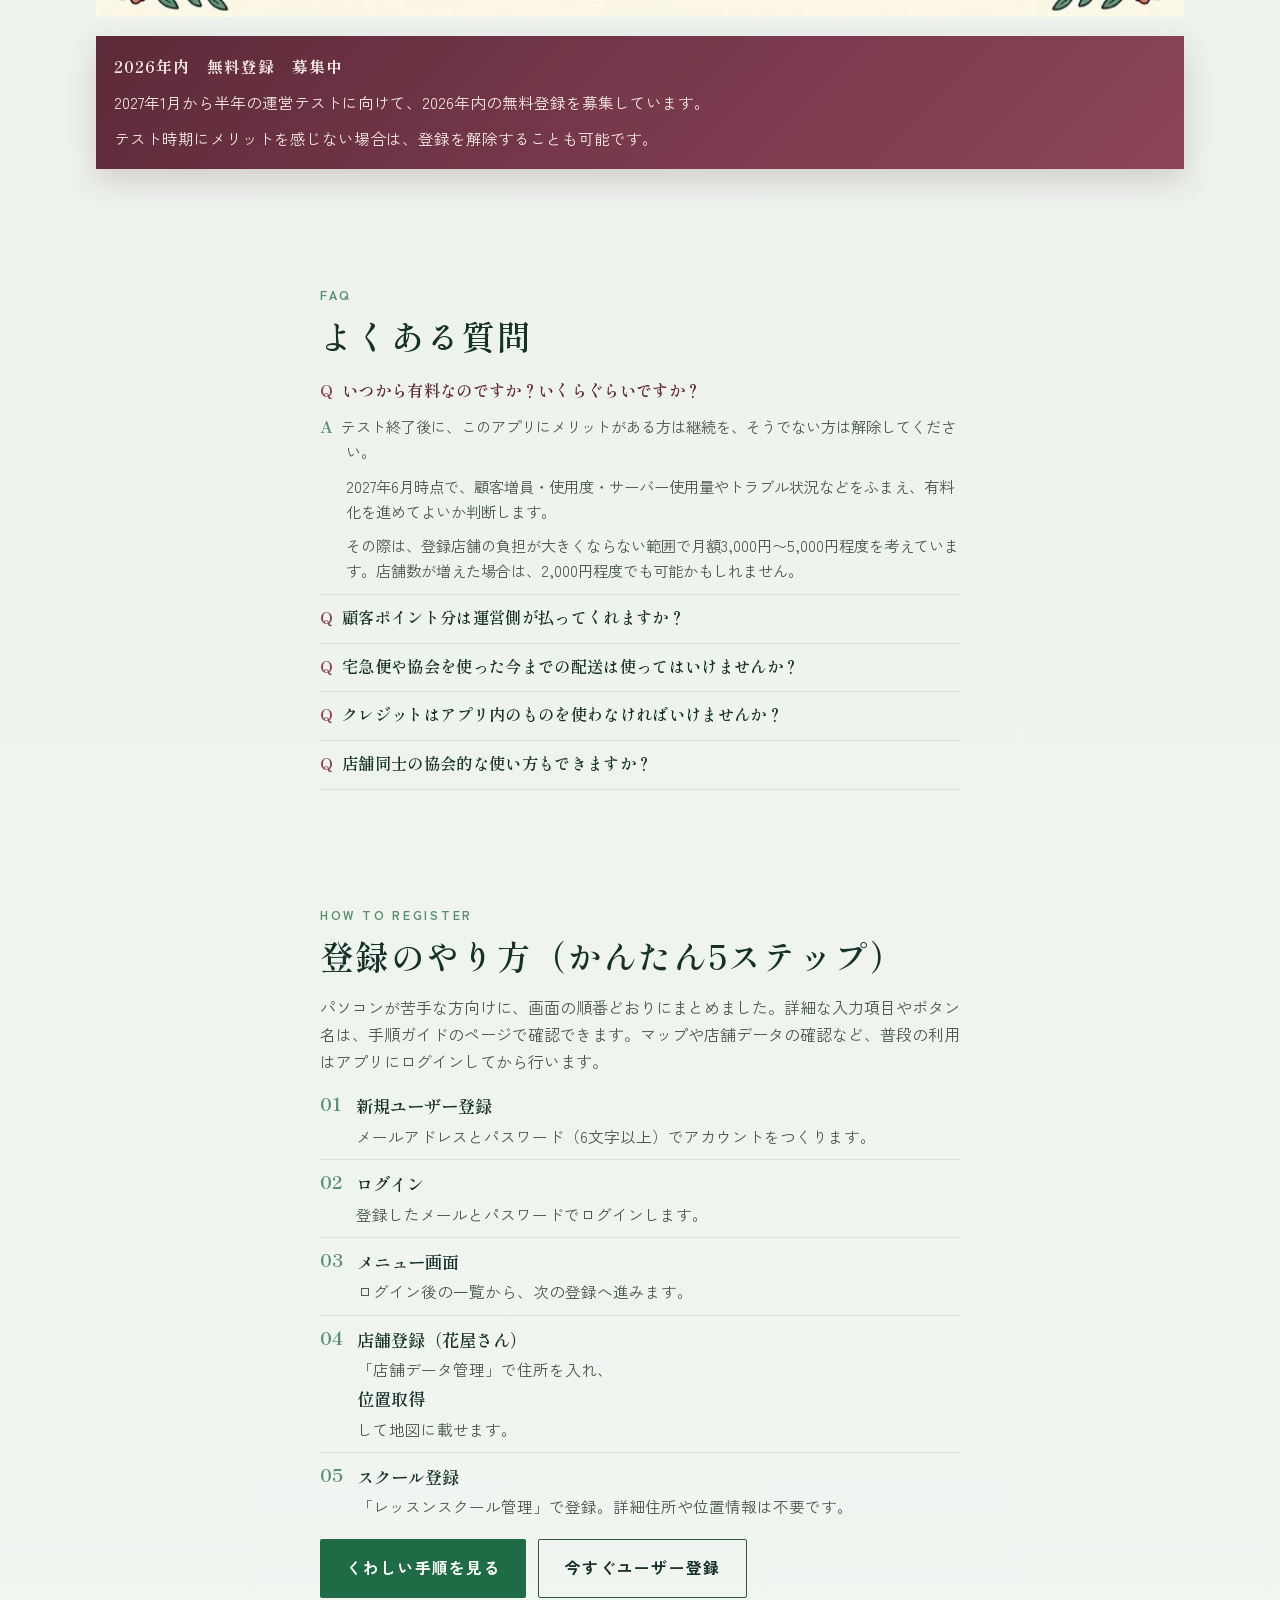
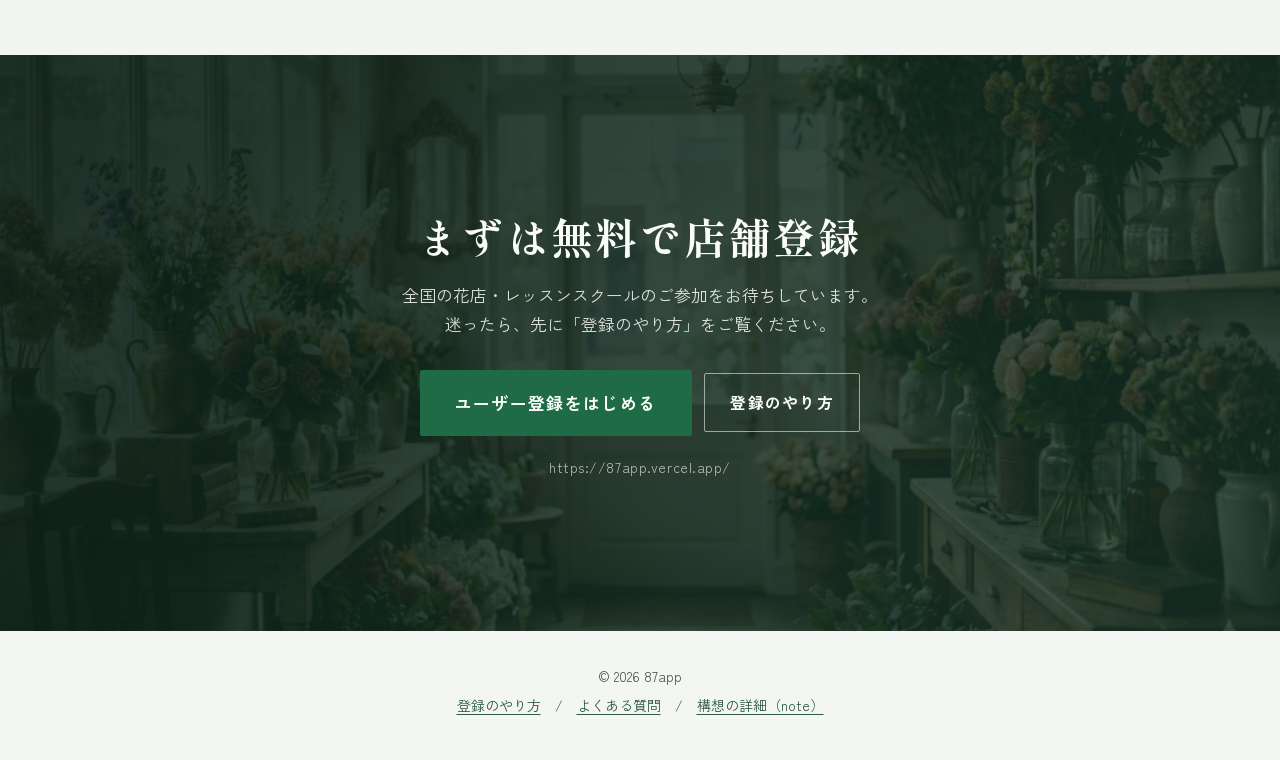
==== commit aa3ec8ea: "Expand the vision section with post-test product plans. Describe fee-funded updates, in-app sales, l" ====
--- a/index.html
+++ b/index.html
@@ -680,6 +680,10 @@
           <p>毎月、多くの花を扱う店舗が全国に広がれば、業界は現状を維持しながら未来へ進むことができます。</p>
           <p>ただし維持だけでは、世代交代も新しい景色も見えません。</p>
           <p>まずはアプリを軌道に乗せ、アップデートとイベントを重ね、全国の花好きの皆さまへ還元していく。それが87appの目指す道です。</p>
+          <p>テスト終了後は、毎月いただく手数料でアプリをよりアップデートしていきます。</p>
+          <p>店舗側と顧客側で価格の異なるアプリ内販売をつくり、規格外や時期による過多など、市場流通の調整を目指します。</p>
+          <p>顧客側アプリで販売された商品は、お客様の近くの店舗へお届けをお願いし、花店の売上につなげていきます。</p>
+          <p>また、生産者情報や新品種情報などもアプリ内に掲載していきます。</p>
         </div>
       </div>
     </section>
